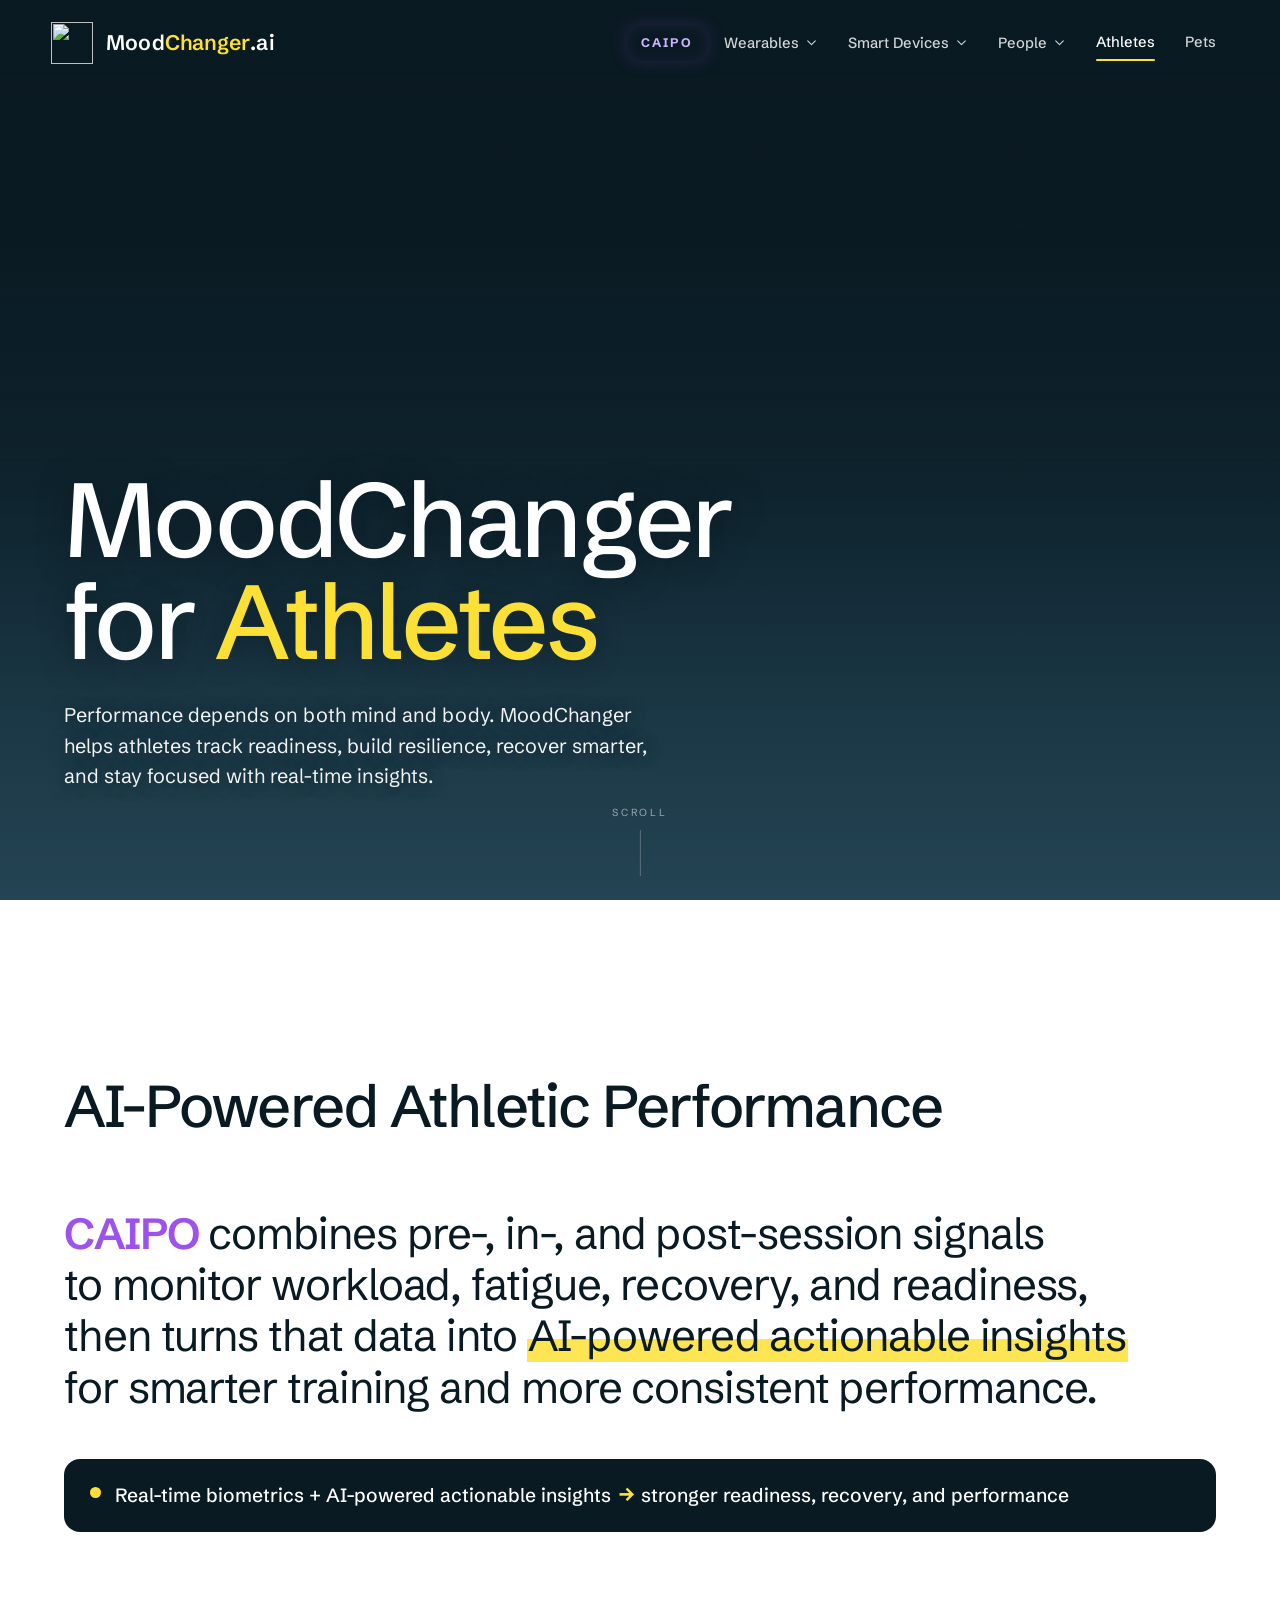
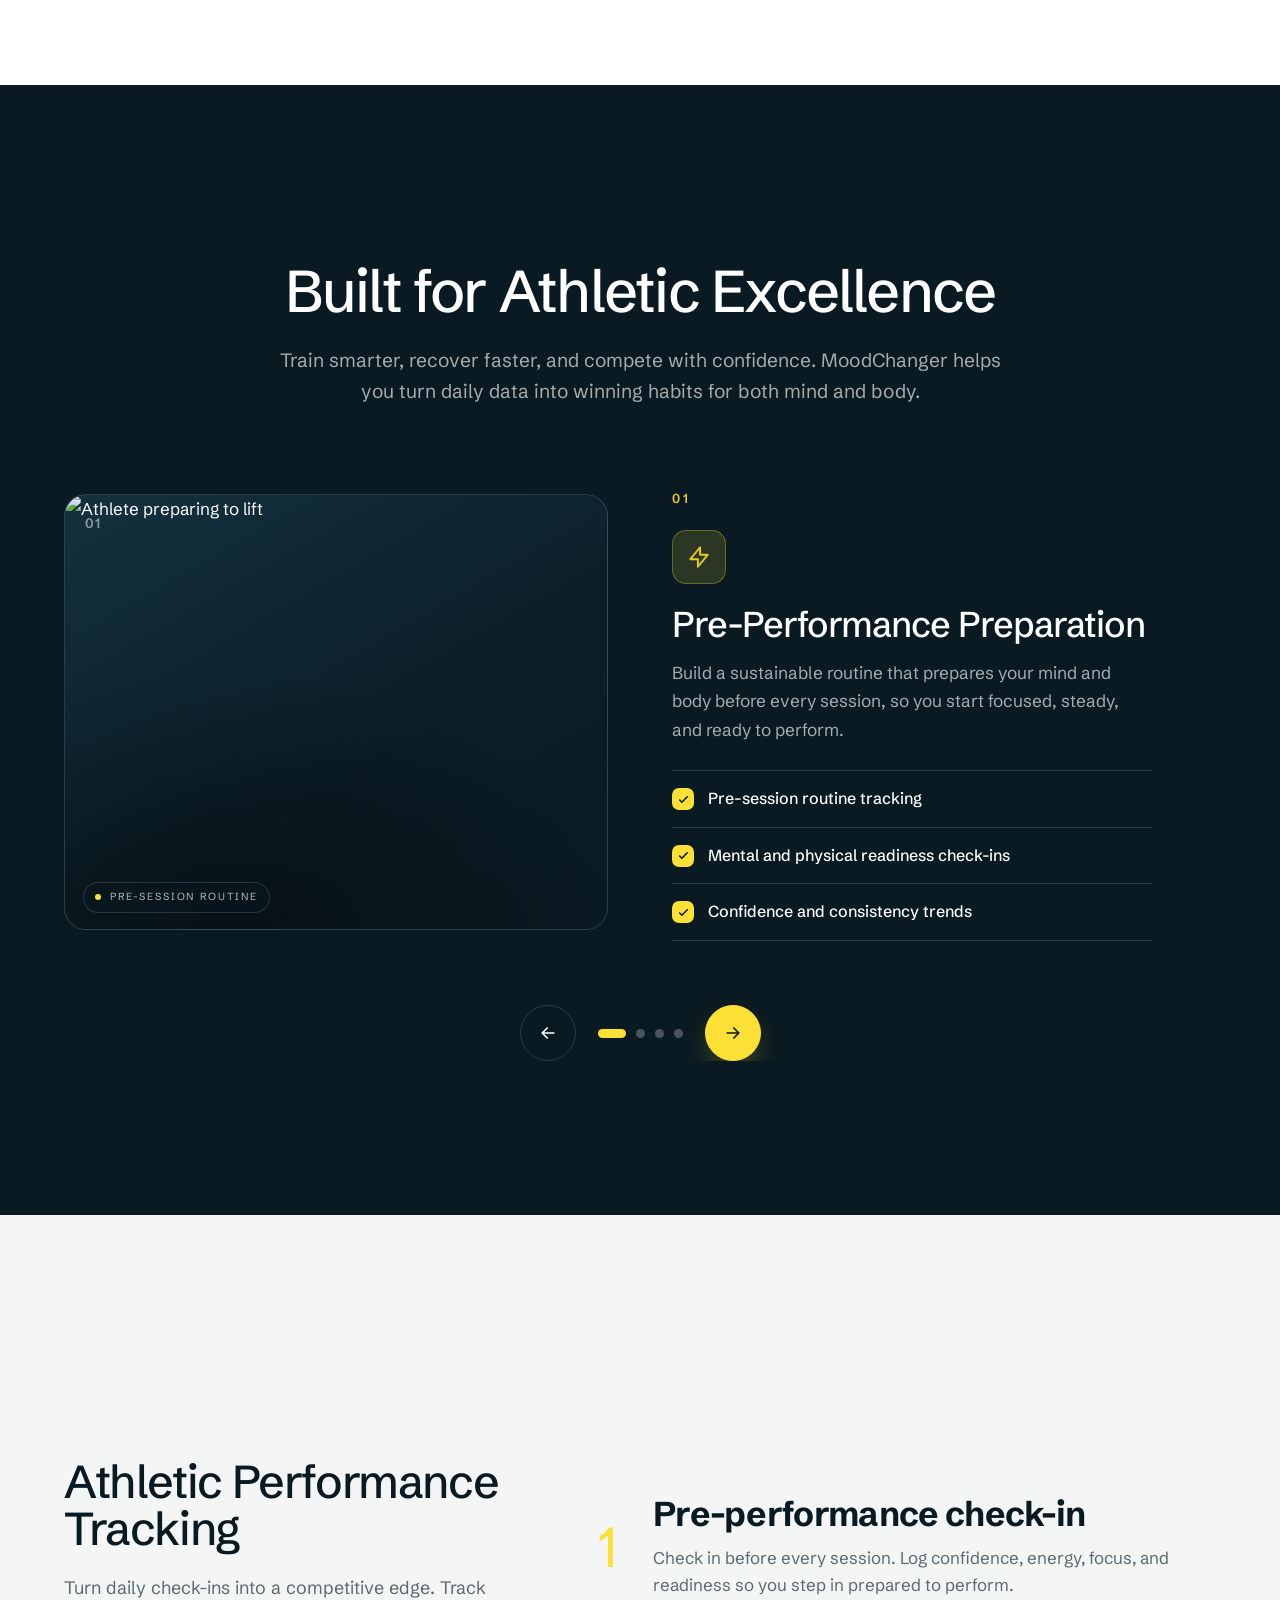
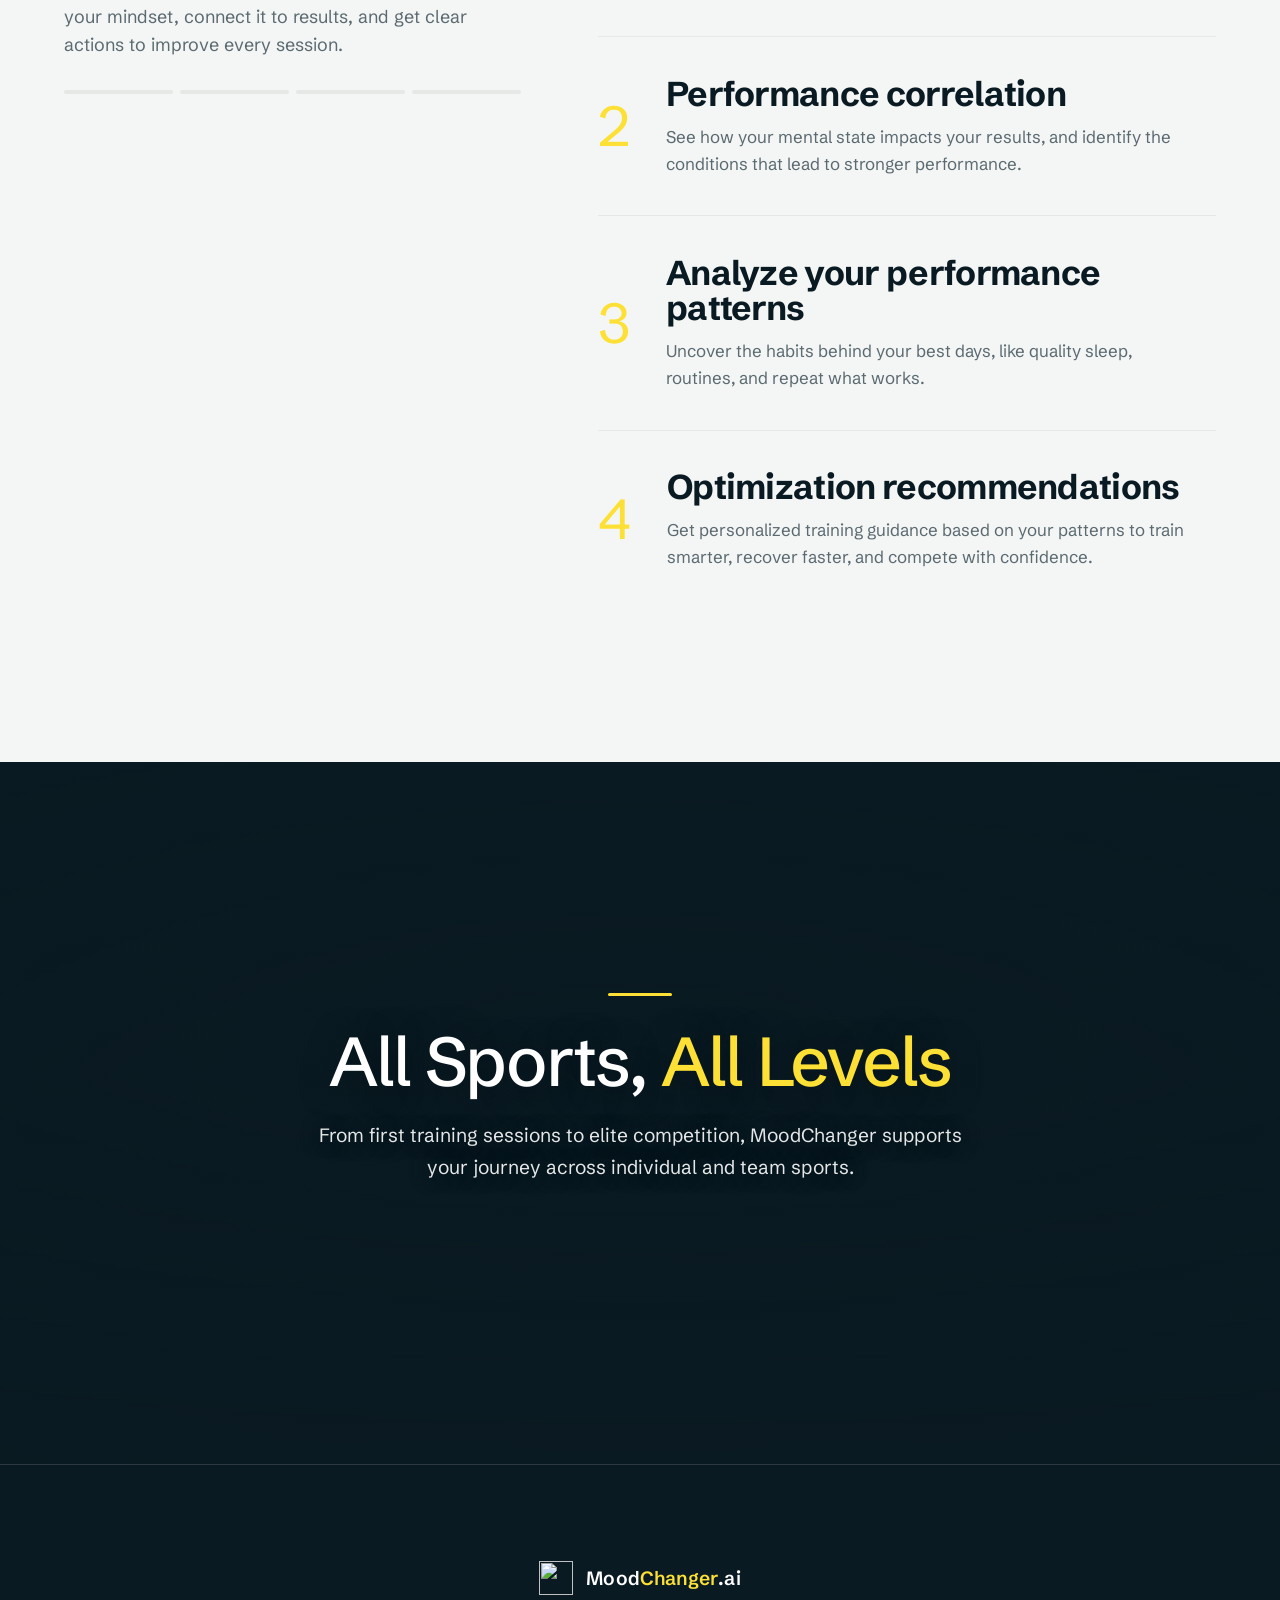
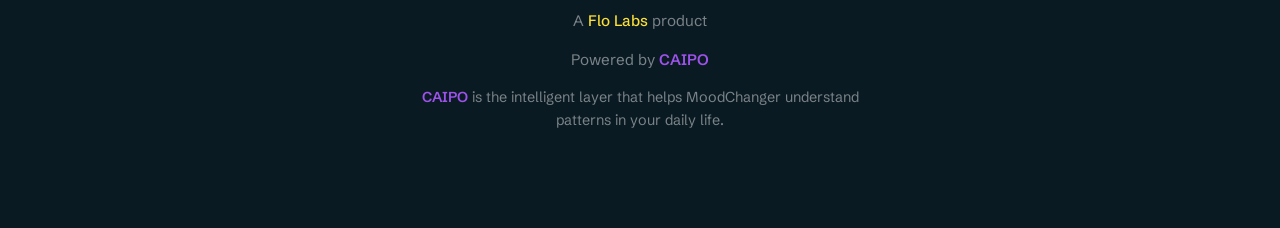
==== index.html @ 11b61852 "Add files via upload" ====
<!doctype html>
<html lang="en">
<head>
<meta charset="utf-8">
<meta name="viewport" content="width=device-width, initial-scale=1">
<title>MoodChanger for Athletes</title>
<link rel="preconnect" href="https://fonts.googleapis.com">
<link rel="preconnect" href="https://fonts.gstatic.com" crossorigin>
<link href="https://fonts.googleapis.com/css2?family=Schibsted+Grotesk:wght@400;500;600;700;800&display=swap" rel="stylesheet">
<link rel="stylesheet" href="athletes.css">
</head>
<body id="top">

<div class="progress" aria-hidden="true"></div>

<!-- ============================================================ HEADER -->
<header class="site-header" data-header>
  <div class="header-row">
    <a class="brand" href="#top" aria-label="MoodChanger home">
      <img class="mark" src="assets/flomadlogo.svg" alt="">
      <span class="word">Mood<span class="a">Changer</span>.ai</span>
    </a>

    <button class="burger" data-nav-toggle aria-label="Menu" aria-expanded="false"><i></i><i></i><i></i></button>

    <nav class="nav" data-nav aria-label="Primary">
      <div class="item">
        <a class="caipo-pill" href="https://www.caipo.ai/" target="_blank" rel="noopener">CAIPO</a>
      </div>

      <div class="item has-menu">
        <button class="trigger" type="button">Wearables
          <svg class="chev" viewBox="0 0 24 24" fill="none" stroke="currentColor" stroke-width="2"><path d="M19 9l-7 7-7-7" stroke-linecap="round" stroke-linejoin="round"/></svg>
        </button>
        <div class="menu scroll">
          <a href="#">SmartGlasses</a>
          <a href="#">EEG Hardware</a>
          <a href="#">Smart Ring</a>
          <a href="#">Brain Monitor</a>
          <a href="#">Smart Foot Pods</a>
          <a href="#">Smart Insoles</a>
          <a href="#">Smart Watch</a>
          <a href="#">Exoskeleton</a>
          <a href="#">Smart Gloves</a>
          <a href="#">Smart Shirt</a>
          <a href="#">Smart Suit</a>
          <a href="#">Smart Posture Trainer</a>
        </div>
      </div>

      <div class="item has-menu">
        <button class="trigger" type="button">Smart Devices
          <svg class="chev" viewBox="0 0 24 24" fill="none" stroke="currentColor" stroke-width="2"><path d="M19 9l-7 7-7-7" stroke-linecap="round" stroke-linejoin="round"/></svg>
        </button>
        <div class="menu">
          <a href="#">AI Health Insights</a>
          <a href="#">Smart Scale</a>
          <a href="#">Smart Bottle</a>
          <a href="#">Smart Robots</a>
        </div>
      </div>

      <div class="item has-menu">
        <button class="trigger" type="button">People
          <svg class="chev" viewBox="0 0 24 24" fill="none" stroke="currentColor" stroke-width="2"><path d="M19 9l-7 7-7-7" stroke-linecap="round" stroke-linejoin="round"/></svg>
        </button>
        <div class="menu">
          <a href="#">Allergies</a>
          <a href="#">Stuttering</a>
          <a href="#">Cognitive Loss</a>
        </div>
      </div>

      <div class="item active"><a href="#top">Athletes</a></div>
      <div class="item"><a href="#">Pets</a></div>
    </nav>
  </div>
</header>

<main>

  <!-- ============================================================ HERO -->
  <section class="hero">
    <div class="hero-media" data-parallax="0.16">
      <video class="hero-video" autoplay muted loop playsinline preload="auto" poster="assets/feature-1.jpg">
        <source src="assets/hero.mp4" type="video/mp4">
      </video>
    </div>

    <div class="hero-inner">
      <h1 class="reveal" data-delay="80">MoodChanger for <span class="accent">Athletes</span></h1>
      <p class="lede reveal" data-delay="200">Performance depends on both mind and body. MoodChanger helps athletes track readiness, build resilience, recover smarter, and stay focused with real-time insights.</p>
    </div>

    <div class="scrollcue"><span>Scroll</span><span class="track"></span></div>
  </section>

  <!-- ============================================================ STATEMENT -->
  <section class="band paper" id="performance">
    <div class="wrap">
      <div class="statement">
        <div class="section-head">
          <h2 class="reveal" data-delay="60">AI-Powered Athletic Performance</h2>
        </div>

        <div class="statement-body">
          <p class="lead-line reveal" data-delay="80"><a class="caipo caipo-link" href="https://www.caipo.ai/" target="_blank" rel="noopener">CAIPO</a> combines pre-, in-, and post-session signals to monitor workload, fatigue, recovery, and readiness, then turns that data into <span class="mk">AI-powered actionable insights</span> for smarter training and more consistent performance.</p>
          <div class="signal reveal" data-delay="160">
            <span class="pulse"></span>
            <span>Real-time biometrics + AI-powered actionable insights <span class="ar">&#8594;</span> stronger readiness, recovery, and performance</span>
          </div>
        </div>
      </div>
    </div>
  </section>

  <!-- ============================================================ FEATURES -->
  <section class="band dark" id="excellence">
    <div class="wrap">
      <div class="section-head center">
        <h2 class="reveal" data-delay="60">Built for Athletic Excellence</h2>
        <p class="sub reveal" data-delay="120">Train smarter, recover faster, and compete with confidence. MoodChanger helps you turn daily data into winning habits for both mind and body.</p>
      </div>

      <div class="feature-carousel reveal" data-delay="120">
        <div class="feature-track">

        <!-- 01 -->
        <article class="feature reveal">
          <div class="media">
            <div class="zoom"><img src="assets/feature-1.jpg" alt="Athlete preparing to lift" loading="lazy"></div>
            <div class="vig"></div>
            <span class="idx">01</span>
            <span class="tag"><span class="dot"></span>Pre-session routine</span>
          </div>
          <div class="copy">
            <span class="fnum">01</span>
            <div class="ficon"><svg viewBox="0 0 24 24" fill="none" stroke="currentColor" stroke-width="1.8"><path d="M13 10V3L4 14h7v7l9-11h-7z" stroke-linecap="round" stroke-linejoin="round"/></svg></div>
            <h3>Pre-Performance Preparation</h3>
            <p class="desc">Build a sustainable routine that prepares your mind and body before every session, so you start focused, steady, and ready to perform.</p>
            <ul class="points">
              <li><span class="ck"><svg viewBox="0 0 24 24" fill="none" stroke="currentColor" stroke-width="3"><path d="M5 13l4 4L19 7" stroke-linecap="round" stroke-linejoin="round"/></svg></span>Pre-session routine tracking</li>
              <li><span class="ck"><svg viewBox="0 0 24 24" fill="none" stroke="currentColor" stroke-width="3"><path d="M5 13l4 4L19 7" stroke-linecap="round" stroke-linejoin="round"/></svg></span>Mental and physical readiness check-ins</li>
              <li><span class="ck"><svg viewBox="0 0 24 24" fill="none" stroke="currentColor" stroke-width="3"><path d="M5 13l4 4L19 7" stroke-linecap="round" stroke-linejoin="round"/></svg></span>Confidence and consistency trends</li>
            </ul>
          </div>
        </article>

        <!-- 02 -->
        <article class="feature reveal">
          <div class="media">
            <div class="zoom"><img src="assets/feature-2.jpg" alt="Athlete resting and recovering" loading="lazy"></div>
            <div class="vig"></div>
            <span class="idx">02</span>
            <span class="tag"><span class="dot"></span>Recovery &amp; sleep</span>
          </div>
          <div class="copy">
            <span class="fnum">02</span>
            <div class="ficon"><svg viewBox="0 0 24 24" fill="none" stroke="currentColor" stroke-width="1.8"><path d="M9 19v-6a2 2 0 00-2-2H5a2 2 0 00-2 2v6a2 2 0 002 2h2a2 2 0 002-2zm0 0V9a2 2 0 012-2h2a2 2 0 012 2v10m-6 0a2 2 0 002 2h2a2 2 0 002-2m0 0V5a2 2 0 012-2h2a2 2 0 012 2v14a2 2 0 01-2 2h-2a2 2 0 01-2-2z" stroke-linecap="round" stroke-linejoin="round"/></svg></div>
            <h3>Recovery &amp; Training Load</h3>
            <p class="desc">Balance effort and recovery with clearer insights into your levels of fatigue, workload, and your capacity to train without losing momentum.</p>
            <ul class="points">
              <li><span class="ck"><svg viewBox="0 0 24 24" fill="none" stroke="currentColor" stroke-width="3"><path d="M5 13l4 4L19 7" stroke-linecap="round" stroke-linejoin="round"/></svg></span>Sleep and recovery correlation</li>
              <li><span class="ck"><svg viewBox="0 0 24 24" fill="none" stroke="currentColor" stroke-width="3"><path d="M5 13l4 4L19 7" stroke-linecap="round" stroke-linejoin="round"/></svg></span>Training load and fatigue patterns</li>
              <li><span class="ck"><svg viewBox="0 0 24 24" fill="none" stroke="currentColor" stroke-width="3"><path d="M5 13l4 4L19 7" stroke-linecap="round" stroke-linejoin="round"/></svg></span>Recovery optimization guidance</li>
            </ul>
          </div>
        </article>

        <!-- 03 -->
        <article class="feature reveal">
          <div class="media">
            <div class="zoom"><img src="assets/feature-3.jpg" alt="Athlete supported under pressure" loading="lazy"></div>
            <div class="vig"></div>
            <span class="idx">03</span>
            <span class="tag"><span class="dot"></span>Focus under pressure</span>
          </div>
          <div class="copy">
            <span class="fnum">03</span>
            <div class="ficon"><svg viewBox="0 0 24 24" fill="none" stroke="currentColor" stroke-width="1.8"><path d="M9.663 17h4.673M12 3v1m6.364 1.636l-.707.707M21 12h-1M4 12H3m3.343-5.657l-.707-.707m2.828 9.9a5 5 0 117.072 0l-.548.547A3.374 3.374 0 0014 18.469V19a2 2 0 11-4 0v-.531c0-.895-.356-1.754-.988-2.386l-.548-.547z" stroke-linecap="round" stroke-linejoin="round"/></svg></div>
            <h3>Performance Readiness</h3>
            <p class="desc">Understand how pressure, environment, and mindset affect decisions and execution, so you can stay composed when performance matters most.</p>
            <ul class="points">
              <li><span class="ck"><svg viewBox="0 0 24 24" fill="none" stroke="currentColor" stroke-width="3"><path d="M5 13l4 4L19 7" stroke-linecap="round" stroke-linejoin="round"/></svg></span>Pressure response patterns</li>
              <li><span class="ck"><svg viewBox="0 0 24 24" fill="none" stroke="currentColor" stroke-width="3"><path d="M5 13l4 4L19 7" stroke-linecap="round" stroke-linejoin="round"/></svg></span>Environmental performance factors</li>
              <li><span class="ck"><svg viewBox="0 0 24 24" fill="none" stroke="currentColor" stroke-width="3"><path d="M5 13l4 4L19 7" stroke-linecap="round" stroke-linejoin="round"/></svg></span>Focus and resilience strategies</li>
            </ul>
          </div>
        </article>

        <!-- 04 -->
        <article class="feature reveal">
          <div class="media">
            <div class="zoom"><img src="assets/feature-4.jpg" alt="Team celebrating together" loading="lazy"></div>
            <div class="vig"></div>
            <span class="idx">04</span>
            <span class="tag"><span class="dot"></span>Team coordination</span>
          </div>
          <div class="copy">
            <span class="fnum">04</span>
            <div class="ficon"><svg viewBox="0 0 24 24" fill="none" stroke="currentColor" stroke-width="1.8"><path d="M17 20h5v-2a3 3 0 00-5.356-1.857M17 20H7m10 0v-2c0-.656-.126-1.283-.356-1.857M7 20H2v-2a3 3 0 015.356-1.857M7 20v-2c0-.656.126-1.283.356-1.857m0 0a5.002 5.002 0 019.288 0M15 7a3 3 0 11-6 0 3 3 0 016 0zm6 3a2 2 0 11-4 0 2 2 0 014 0zM7 10a2 2 0 11-4 0 2 2 0 014 0z" stroke-linecap="round" stroke-linejoin="round"/></svg></div>
            <h3>Coordinated Performance</h3>
            <p class="desc">Strengthen your individual impact while improving team coordination through clearer communication, leadership awareness through shared performance patterns.</p>
            <ul class="points">
              <li><span class="ck"><svg viewBox="0 0 24 24" fill="none" stroke="currentColor" stroke-width="3"><path d="M5 13l4 4L19 7" stroke-linecap="round" stroke-linejoin="round"/></svg></span>Leadership moments</li>
              <li><span class="ck"><svg viewBox="0 0 24 24" fill="none" stroke="currentColor" stroke-width="3"><path d="M5 13l4 4L19 7" stroke-linecap="round" stroke-linejoin="round"/></svg></span>Communication patterns</li>
              <li><span class="ck"><svg viewBox="0 0 24 24" fill="none" stroke="currentColor" stroke-width="3"><path d="M5 13l4 4L19 7" stroke-linecap="round" stroke-linejoin="round"/></svg></span>Team coordination signals</li>
            </ul>
          </div>
        </article>

        </div><!-- /feature-track -->

        <div class="carousel-nav">
          <button class="cbtn prev" type="button" data-carousel-prev aria-label="Previous capability">
            <svg viewBox="0 0 24 24" fill="none" stroke="currentColor" stroke-width="2"><path d="M19 12H5M11 6l-6 6 6 6" stroke-linecap="round" stroke-linejoin="round"/></svg>
          </button>
          <div class="carousel-dots" role="tablist">
            <button class="on" type="button" aria-label="Capability 1"></button>
            <button type="button" aria-label="Capability 2"></button>
            <button type="button" aria-label="Capability 3"></button>
            <button type="button" aria-label="Capability 4"></button>
          </div>
          <button class="cbtn next" type="button" data-carousel-next aria-label="Next capability">
            <svg viewBox="0 0 24 24" fill="none" stroke="currentColor" stroke-width="2"><path d="M5 12h14M13 6l6 6-6 6" stroke-linecap="round" stroke-linejoin="round"/></svg>
          </button>
        </div>
      </div><!-- /feature-carousel -->
    </div>
  </section>

  <!-- ============================================================ TRACKING -->
  <section class="band paper-2" id="tracking">
    <div class="wrap">
      <div class="track-grid">
        <div class="track-aside">
          <h2 class="reveal" data-delay="60" style="font-size:clamp(1.9rem,3.6vw,3rem);font-weight:500;letter-spacing:-.03em">Athletic Performance Tracking</h2>
          <p class="reveal" data-delay="120" style="margin-top:22px;color:var(--muted-l);font-size:1.12rem;line-height:1.6">Turn daily check-ins into a competitive edge. Track your mindset, connect it to results, and get clear actions to improve every session.</p>
          <div class="meter reveal" data-delay="180"><span></span><span></span><span></span><span></span></div>
        </div>

        <div class="steps">
          <div class="step"><div class="n">1</div><div><h4>Pre-performance check-in</h4><p>Check in before every session. Log confidence, energy, focus, and readiness so you step in prepared to perform.</p></div></div>
          <div class="step"><div class="n">2</div><div><h4>Performance correlation</h4><p>See how your mental state impacts your results, and identify the conditions that lead to stronger performance.</p></div></div>
          <div class="step"><div class="n">3</div><div><h4>Analyze your performance patterns</h4><p>Uncover the habits behind your best days, like quality sleep, routines, and repeat what works.</p></div></div>
          <div class="step"><div class="n">4</div><div><h4>Optimization recommendations</h4><p>Get personalized training guidance based on your patterns to train smarter, recover faster, and compete with confidence.</p></div></div>
        </div>
      </div>
    </div>
  </section>

  <!-- ============================================================ CLOSING -->
  <section class="closing">
    <div class="closing-media" data-parallax="0.1">
      <video class="closing-video" autoplay muted loop playsinline preload="auto" poster="assets/feature-4.jpg">
        <source src="assets/closing.mp4" type="video/mp4">
      </video>
    </div>
    <div class="inner">
      <span class="closing-rule reveal" data-rev="fade" aria-hidden="true"></span>
      <h3 class="reveal" data-delay="60">All Sports, <span class="accent">All Levels</span></h3>
      <p class="reveal" data-delay="140">From first training sessions to elite competition, MoodChanger supports your journey across individual and team sports.</p>
      <p class="privacy reveal" data-delay="200"><span class="lock"><svg viewBox="0 0 24 24" fill="none" stroke="currentColor" stroke-width="2"><rect x="4" y="11" width="16" height="9" rx="2"/><path d="M8 11V7a4 4 0 018 0v4" stroke-linecap="round"/></svg></span>Your data stays private and is only shared with your permission.</p>
    </div>
  </section>

</main>

<!-- ============================================================ FOOTER -->
<footer class="site-footer">
  <div class="wrap footer-inner">
    <a class="brand" href="#top"><img class="mark" src="assets/flomadlogo.svg" alt="" style="width:34px;height:34px"><span class="word">Mood<span class="a">Changer</span>.ai</span></a>
    <p>A <a class="lk" href="https://www.flolabsinnovations.com/" target="_blank" rel="noopener">Flo Labs</a> product</p>
    <p>Powered by <a href="https://caipo.ai" target="_blank" rel="noopener" class="caipo">CAIPO</a></p>
    <p class="fine"><span class="caipo">CAIPO</span> is the intelligent layer that helps MoodChanger understand patterns in your daily life.</p>
  </div>
</footer>

<a class="backhome" href="#top" aria-label="Back to home"><svg viewBox="0 0 24 24" fill="none" stroke="currentColor" stroke-width="2"><path d="M19 12H5M11 6l-6 6 6 6" stroke-linecap="round" stroke-linejoin="round"/></svg>Home</a>

<script src="athletes.js"></script>
</body>
</html>
---- athletes.css ----
/* ============================================================
   MoodChanger · Athletes — cinematic redesign
   Visual language adapted from getcarv.com (motion reference)
   Palette: white-forward · MoodChanger yellow accent · deep navy ink
   ============================================================ */

:root{
  --ink:#0a1a22;          /* deep cinematic navy-black */
  --ink-brand:#0d2430;    /* MoodChanger navy */
  --ink-2:#102c38;
  --ink-3:#16384696;
  --paper:#ffffff;
  --paper-2:#f4f6f5;      /* warm off-white */
  --paper-3:#e9ece9;
  --line-d:rgba(255,255,255,.14);
  --line-l:#e5e8e4;
  --muted-d:rgba(255,255,255,.64);
  --muted-d2:rgba(255,255,255,.46);
  --muted-l:#5b6a70;
  --muted-l2:#8a979c;
  --yellow:#FDE035;
  --yellow-deep:#E9C81F;
  --caipo:#9d52eb;
  --ease:cubic-bezier(.22,.7,.3,1);
  --ease-out:cubic-bezier(.16,.84,.34,1);
  --maxw:1280px;
}

*{box-sizing:border-box}
html{scroll-behavior:smooth; -webkit-text-size-adjust:100%}
body{
  margin:0; background:var(--paper); color:var(--ink);
  font-family:"Schibsted Grotesk",system-ui,sans-serif;
  font-size:17px; line-height:1.6; font-weight:400;
  -webkit-font-smoothing:antialiased; overflow-x:hidden;
}
h1,h2,h3,h4{margin:0; font-weight:500; line-height:1.02; letter-spacing:-.025em}
p{margin:0}
a{color:inherit; text-decoration:none}
img{display:block; max-width:100%}
ul{margin:0; padding:0; list-style:none}
.wrap{width:min(var(--maxw),90vw); margin-inline:auto}

/* ---------- shared label ---------- */
.eyebrow{
  display:inline-flex; align-items:center; gap:.8em;
  font-size:.72rem; font-weight:600; letter-spacing:.2em; text-transform:uppercase;
  color:var(--muted-l);
}
.eyebrow::before{content:""; width:26px; height:2px; background:var(--yellow); display:block; transform-origin:left}
.on-dark .eyebrow, .eyebrow.light{color:var(--muted-d2)}

/* ---------- scroll progress ---------- */
.progress{position:fixed; top:0; left:0; height:2px; width:0; background:var(--yellow); z-index:1000; transition:width .1s linear}

/* ============================================================
   HEADER
   ============================================================ */
.site-header{position:fixed; inset:0 0 auto 0; z-index:900; transition:background .45s var(--ease), box-shadow .45s var(--ease), border-color .45s}
.site-header::after{content:""; position:absolute; inset:0; border-bottom:1px solid transparent; transition:border-color .45s; pointer-events:none}
.header-row{display:flex; align-items:center; justify-content:space-between; gap:24px; width:min(var(--maxw),92vw); margin-inline:auto; padding:22px 0; transition:padding .45s var(--ease)}
.site-header.scrolled{background:rgba(10,26,34,.78); backdrop-filter:blur(18px) saturate(1.2)}
.site-header.scrolled::after{border-color:var(--line-d)}
.site-header.scrolled .header-row{padding:13px 0}

.brand{display:flex; align-items:center; gap:13px}
.brand .mark{width:42px; height:42px; transition:transform .5s var(--ease)}
.brand:hover .mark{transform:rotate(-9deg) scale(1.07)}
.brand .word{display:flex; align-items:baseline; font-weight:600; font-size:1.32rem; letter-spacing:.005em; white-space:nowrap}
.brand .word .a{color:var(--yellow)}
/* default chrome = light text over dark hero */
.brand .word{color:#fff}
.nav{display:flex; align-items:center; gap:4px}
.nav > .item > a, .nav > .item > .trigger{
  display:inline-flex; align-items:center; gap:6px; padding:9px 13px; border-radius:9px;
  font-size:.92rem; font-weight:500; color:rgba(255,255,255,.82); cursor:pointer; white-space:nowrap;
  transition:color .25s, background .25s; background:transparent; border:0; font-family:inherit;
}
.nav > .item > a:hover, .nav > .item:hover > .trigger{color:#fff; background:rgba(255,255,255,.08)}
.nav .item.active > a{color:#fff}
.nav .item.active > a::after{content:""; position:absolute; left:13px; right:13px; bottom:3px; height:2px; background:var(--yellow); border-radius:2px}
.nav .item{position:relative}
.nav .item.active > a{position:relative}
.chev{width:13px; height:13px; transition:transform .3s var(--ease)}
.nav .item.has-menu:hover .chev{transform:rotate(180deg)}

.caipo-pill{
  font-weight:700!important; letter-spacing:.18em; font-size:.78rem!important;
  border:1px solid rgba(157,82,235,.5); color:#cbb3ff!important;
  padding:8px 14px!important; border-radius:9px;
  box-shadow:0 0 18px rgba(157,82,235,.18), inset 0 0 14px rgba(157,82,235,.12);
}
.caipo-pill:hover{border-color:#cbb3ff; color:#fff!important; background:rgba(157,82,235,.16)!important}

/* dropdown */
.menu{
  position:absolute; top:calc(100% + 10px); left:0; min-width:230px;
  background:rgba(13,36,48,.9); backdrop-filter:blur(20px);
  border:1px solid var(--line-d); border-radius:14px; padding:8px;
  box-shadow:0 30px 60px -28px rgba(0,0,0,.7);
  opacity:0; visibility:hidden; transform:translateY(8px); transition:.3s var(--ease); z-index:50;
}
.menu.scroll{max-height:340px; overflow-y:auto}
.nav .item.has-menu:hover .menu, .nav .item.has-menu:focus-within .menu{opacity:1; visibility:visible; transform:none}
.menu a{display:block; padding:9px 13px; border-radius:9px; font-size:.9rem; color:var(--muted-d); transition:.2s}
.menu a:hover{background:rgba(253,224,53,.12); color:#fff}
.menu::-webkit-scrollbar{width:0}

/* burger */
.burger{display:none; flex-direction:column; gap:5px; width:44px; height:44px; align-items:center; justify-content:center;
  background:rgba(255,255,255,.08); border:1px solid rgba(255,255,255,.2); border-radius:11px; cursor:pointer; z-index:60}
.burger i{width:20px; height:2px; background:#fff; border-radius:2px; transition:.3s var(--ease)}

/* ============================================================
   HERO
   ============================================================ */
.hero{position:relative; min-height:100svh; display:flex; align-items:flex-end; overflow:hidden; background:var(--ink); color:#fff}
.hero-media{position:absolute; inset:-10% 0 -10% 0; will-change:transform}
.hero-media .fill{position:absolute; inset:0}
.hero-video{position:absolute; inset:0; width:100%; height:100%; object-fit:cover; background:var(--ink)}
.hero::after{content:""; position:absolute; inset:0; z-index:1;
  background:linear-gradient(180deg,
    rgba(10,26,34,.42) 0%,
    rgba(10,26,34,.10) 24%,
    rgba(20,48,61,.42) 54%,
    rgba(31,62,77,.84) 80%,
    rgba(38,70,86,.96) 100%)}
.hero-inner{position:relative; z-index:2; width:min(var(--maxw),90vw); margin-inline:auto; padding:0 0 clamp(70px,12vh,150px)}
.hero h1{
  font-size:clamp(2.9rem,8.2vw,7rem); font-weight:500; line-height:.97; letter-spacing:-.035em;
  max-width:15ch; text-wrap:balance; text-shadow:0 2px 30px rgba(5,16,22,.5)}
.hero h1 .accent{color:var(--yellow); text-shadow:0 2px 26px rgba(5,16,22,.45)}
.hero .lede{margin-top:clamp(20px,3vh,34px); max-width:50ch; font-size:clamp(1.05rem,1.55vw,1.4rem); color:rgba(255,255,255,.94); font-weight:400; line-height:1.55; text-shadow:0 1px 16px rgba(5,16,22,.55)}
.hero .eyebrow{margin-bottom:26px}
.scrollcue{position:absolute; left:50%; bottom:24px; transform:translateX(-50%); z-index:3; display:flex; flex-direction:column; align-items:center; gap:9px;
  font-size:.64rem; letter-spacing:.28em; text-transform:uppercase; color:rgba(255,255,255,.55)}
.scrollcue .track{width:1px; height:46px; background:rgba(255,255,255,.25); position:relative; overflow:hidden}
.scrollcue .track::after{content:""; position:absolute; top:-60%; left:0; width:100%; height:60%; background:var(--yellow); animation:cue 2s var(--ease) infinite}
@keyframes cue{0%{top:-60%}100%{top:110%}}

/* ============================================================
   MEDIA PLACEHOLDER (premium, intentional)
   ============================================================ */
.media{position:relative; overflow:hidden; background:linear-gradient(150deg,#13313e 0%,#0b1d26 60%,#0a1a22 100%)}
.media.light{background:linear-gradient(150deg,#eef1ee 0%,#e4e8e4 60%,#dde2dd 100%)}
.media .grain{position:absolute; inset:0; color:rgba(255,255,255,.16);
  background-image:radial-gradient(currentColor .9px, transparent 1.5px); background-size:9px 9px;
  -webkit-mask-image:radial-gradient(120% 120% at 70% 20%, #000 0%, transparent 72%);
          mask-image:radial-gradient(120% 120% at 70% 20%, #000 0%, transparent 72%)}
.media.light .grain{color:rgba(10,26,34,.14)}
.media .vig{position:absolute; inset:0; background:radial-gradient(120% 100% at 30% 100%, rgba(0,0,0,.4), transparent 60%)}
.media.light .vig{background:radial-gradient(120% 100% at 30% 100%, rgba(10,26,34,.08), transparent 60%)}
.media .glyph{position:absolute; inset:0; display:grid; place-items:center; color:rgba(255,255,255,.22)}
.media.light .glyph{color:rgba(10,26,34,.18)}
.media .glyph svg{width:64px; height:64px}
.media .tag{position:absolute; left:18px; bottom:16px; display:flex; align-items:center; gap:9px;
  font-size:.64rem; letter-spacing:.18em; text-transform:uppercase; color:rgba(255,255,255,.7);
  background:rgba(10,26,34,.42); border:1px solid rgba(255,255,255,.14); backdrop-filter:blur(6px);
  padding:6px 11px; border-radius:999px}
.media.light .tag{color:var(--muted-l); background:rgba(255,255,255,.6); border-color:var(--line-l)}
.media .tag .dot{width:6px; height:6px; border-radius:50%; background:var(--yellow)}
.media .idx{position:absolute; top:18px; left:20px; font-size:.86rem; font-weight:600; letter-spacing:.1em; color:rgba(255,255,255,.5)}
.media.light .idx{color:var(--muted-l2)}
/* zoom-on-reveal */
.media .zoom{position:absolute; inset:0; transform:scale(1.14); transition:transform 1.7s var(--ease)}
.media .zoom img{width:100%; height:100%; object-fit:cover; display:block}
.reveal.in .media .zoom{transform:scale(1)}

/* ============================================================
   SECTION SCAFFOLDING
   ============================================================ */
section{position:relative}
.band{padding:clamp(84px,12vw,168px) 0}
.band.dark{background:var(--ink); color:#fff}
.band.paper{background:var(--paper)}
.band.paper-2{background:var(--paper-2)}
.section-head{max-width:880px}
.section-head.center{margin-inline:auto; text-align:center}
.section-head.center .eyebrow{justify-content:center}
.section-head h2{margin-top:22px; font-size:clamp(2rem,4.6vw,3.9rem); font-weight:500; letter-spacing:-.03em; text-wrap:balance}
.section-head .sub{margin-top:24px; font-size:clamp(1.05rem,1.5vw,1.3rem); color:var(--muted-l); max-width:62ch; line-height:1.6}
.band.dark .section-head .sub{color:var(--muted-d)}
.center .sub{margin-inline:auto}

/* ============================================================
   STATEMENT (AI-Powered Athletic Performance)
   ============================================================ */
.statement{display:grid; grid-template-columns:1fr; gap:clamp(40px,6vw,72px)}
.statement .statement-body{display:flex; flex-direction:column; gap:clamp(26px,4vw,46px)}
.statement .lead-line{font-size:clamp(1.7rem,3.4vw,3rem); font-weight:400; line-height:1.18; letter-spacing:-.025em; max-width:none; text-wrap:balance}
.statement .caipo-link{color:var(--caipo); font-weight:600; text-decoration:none; transition:color .25s}
.statement .caipo-link:hover{text-decoration:underline; text-underline-offset:3px}
.statement .lead-line .mk{background:linear-gradient(transparent 58%, rgba(253,224,53,.85) 58%); padding:0 .04em}
.statement .grid2{display:grid; grid-template-columns:1.1fr .9fr; gap:clamp(34px,5vw,64px); align-items:center}
.statement .body p{font-size:1.12rem; color:var(--muted-l); line-height:1.7}
.statement .body .caipo{color:var(--caipo); font-weight:600}
.signal{display:flex; align-items:flex-start; gap:14px; padding:22px 26px; border-radius:16px;
  background:var(--ink); color:#fff; font-weight:500; font-size:clamp(1.02rem,1.5vw,1.22rem); line-height:1.5}
.signal .ar{color:var(--yellow); font-weight:700; padding:0 .12em; font-size:1.1em; line-height:1}
.signal .pulse{flex:none; width:11px; height:11px; border-radius:50%; background:var(--yellow); margin-top:6px}

/* ============================================================
   FEATURE ROWS (editorial, alternating) — "Built for Athletic Excellence"
   ============================================================ */
/* carousel: one capability "page" at a time */
.feature-carousel{margin-top:clamp(48px,6vw,84px); position:relative; overflow:hidden}
.feature-track{display:flex; align-items:stretch; transition:transform .75s var(--ease); will-change:transform}
.feature-track > .feature{flex:0 0 100%; width:100%}
.carousel-nav{display:flex; align-items:center; justify-content:center; gap:22px; margin-top:clamp(40px,5vw,66px)}
.cbtn{width:56px; height:56px; border-radius:50%; display:grid; place-items:center; cursor:pointer;
  background:transparent; border:1px solid var(--line-d); color:#fff; transition:.3s var(--ease)}
.cbtn svg{width:20px; height:20px}
.cbtn.prev:hover{border-color:var(--yellow); color:var(--yellow)}
.cbtn.next{background:var(--yellow); border-color:var(--yellow); color:var(--ink); box-shadow:0 14px 32px -14px rgba(253,224,53,.7)}
.cbtn.next:hover{transform:translateX(3px)}
.carousel-dots{display:flex; align-items:center; gap:10px}
.carousel-dots button{width:9px; height:9px; border-radius:50%; border:0; padding:0; cursor:pointer; background:rgba(255,255,255,.26); transition:.35s var(--ease)}
.carousel-dots button.on{background:var(--yellow); width:28px; border-radius:5px}
.feature{display:grid; grid-template-columns:1fr 1fr; gap:clamp(36px,5vw,84px); align-items:center}
.feature .media{aspect-ratio:5/4; border-radius:22px; border:1px solid var(--line-d)}
.feature:nth-child(even) .media{order:2}
.feature .copy{max-width:30rem}
.feature .fnum{font-size:.82rem; font-weight:600; letter-spacing:.22em; color:var(--yellow-deep)}
.feature .ficon{width:54px; height:54px; border-radius:14px; background:rgba(253,224,53,.14); border:1px solid rgba(253,224,53,.3);
  display:grid; place-items:center; margin:20px 0 22px; transition:transform .5s var(--ease)}
.feature:hover .ficon{transform:translateY(-3px)}
.feature .ficon svg{width:26px; height:26px; color:var(--yellow-deep)}
.feature h3{font-size:clamp(1.6rem,2.8vw,2.4rem); font-weight:500; letter-spacing:-.028em}
.feature .desc{margin-top:16px; font-size:1.08rem; color:var(--muted-l); line-height:1.65}
.feature .points{margin-top:26px; display:flex; flex-direction:column; gap:0; border-top:1px solid var(--line-l)}
.feature .points li{display:flex; align-items:center; gap:14px; padding:15px 0; border-bottom:1px solid var(--line-l); font-weight:500; font-size:1rem;
  opacity:0; transform:translateY(12px); transition:opacity .55s var(--ease), transform .55s var(--ease)}
.feature.show-points .points li{opacity:1; transform:none}
.feature.show-points .points li:nth-child(1){transition-delay:.12s}
.feature.show-points .points li:nth-child(2){transition-delay:.32s}
.feature.show-points .points li:nth-child(3){transition-delay:.52s}
.feature .points li .ck{flex:none; width:22px; height:22px; border-radius:7px; background:var(--yellow); display:grid; place-items:center; transform:scale(.6); transition:transform .45s var(--ease)}
.feature.show-points .points li .ck{transform:scale(1)}
.feature .points li .ck svg{width:13px; height:13px; color:var(--ink)}

/* dark variant feature (cinematic) */
.band.dark .feature .media{border-color:var(--line-d)}
.band.dark .feature .desc{color:var(--muted-d)}
.band.dark .feature .points{border-color:var(--line-d)}
.band.dark .feature .points li{border-color:var(--line-d)}

/* ============================================================
   TRACKING STEPS — "Athletic Performance Tracking"
   ============================================================ */
.track-grid{margin-top:clamp(54px,7vw,90px); display:grid; grid-template-columns:.85fr 1.15fr; gap:clamp(40px,6vw,90px); align-items:start}
.track-aside{position:sticky; top:120px}
.track-aside .meter{margin-top:30px; display:flex; gap:7px}
.track-aside .meter span{height:4px; flex:1; background:var(--line-l); border-radius:2px; overflow:hidden; position:relative}
.track-aside .meter span::after{content:""; position:absolute; inset:0; background:var(--yellow); transform:scaleX(0); transform-origin:left; transition:transform .6s var(--ease)}
.track-aside .meter span.on::after{transform:scaleX(1)}
.steps{display:flex; flex-direction:column}
.step{display:grid; grid-template-columns:auto 1fr; gap:clamp(20px,3vw,40px); padding:clamp(26px,3vw,40px) 0; border-top:1px solid var(--line-l); align-items:center}
.step:first-child{border-top:0}
.step .n{font-size:clamp(2.4rem,4.4vw,3.6rem); font-weight:400; letter-spacing:-.04em; color:var(--paper-3); line-height:.9; transition:color .5s var(--ease)}
.step.in .n, .step:hover .n{color:var(--yellow)}
.step h4{font-size:clamp(1.5rem,2.7vw,2.15rem); font-weight:700; letter-spacing:-.02em}
.step p{margin-top:12px; color:var(--muted-l); font-size:1.06rem; line-height:1.6; max-width:52ch}

/* ============================================================
   CLOSING — "All Sports, All Levels"
   ============================================================ */
.closing{position:relative; min-height:78svh; display:flex; align-items:center; justify-content:center; text-align:center; overflow:hidden; background:var(--ink); color:#fff}
.closing .closing-media{position:absolute; inset:-8% 0; will-change:transform}
.closing .closing-video{position:absolute; inset:0; width:100%; height:100%; object-fit:cover; background:var(--ink)}
.closing::after{content:""; position:absolute; inset:0;
  background:linear-gradient(180deg, rgba(10,26,34,.62), rgba(10,26,34,.5) 45%, rgba(10,26,34,.8)),
             radial-gradient(120% 90% at 50% 42%, rgba(10,26,34,.2), rgba(10,26,34,.75))}
.closing .inner{position:relative; z-index:2; width:min(760px,90vw); padding:80px 0}
.closing h3{font-size:clamp(2.2rem,5.4vw,4.4rem); font-weight:500; letter-spacing:-.03em; text-shadow:0 2px 30px rgba(5,16,22,.55)}
.closing p{margin-top:24px; font-size:clamp(1.08rem,1.5vw,1.32rem); color:rgba(255,255,255,.9); line-height:1.65; max-width:54ch; margin-inline:auto; text-shadow:0 1px 18px rgba(5,16,22,.6)}
.closing p + p{margin-top:18px; color:rgba(255,255,255,.6); font-size:1.02rem}
.closing .seal{display:inline-flex; align-items:center; gap:9px; margin-bottom:30px; font-size:.7rem; letter-spacing:.2em; text-transform:uppercase; color:var(--yellow)}
.closing .seal svg{width:15px; height:15px}
.closing-rule{display:block; width:64px; height:3px; background:var(--yellow); margin:0 auto 30px; border-radius:2px}
.closing h3 .accent{color:var(--yellow)}
.closing .privacy{display:inline-flex; align-items:center; gap:11px; justify-content:center}
.closing .privacy .lock{display:inline-grid; place-items:center; width:32px; height:32px; border-radius:9px;
  background:rgba(253,224,53,.16); border:1px solid rgba(253,224,53,.42); color:var(--yellow); flex:none}
.closing .privacy .lock svg{width:15px; height:15px}

/* ============================================================
   FOOTER
   ============================================================ */
.site-footer{background:var(--ink); color:var(--muted-d2); border-top:1px solid var(--line-d)}
.footer-inner{display:flex; flex-direction:column; align-items:center; gap:14px; text-align:center; padding:clamp(60px,8vw,96px) 0}
.footer-inner .brand .word{color:#fff; font-size:1.2rem}
.footer-inner .lk{color:var(--yellow); font-weight:500}
.footer-inner .lk:hover{color:#fff}
.footer-inner p{font-size:.95rem}
.footer-inner .caipo{color:var(--caipo); font-weight:600}
.footer-inner .fine{max-width:54ch; color:var(--muted-d2); font-size:.9rem; line-height:1.6}

/* back home floating */
.backhome{position:fixed; left:20px; bottom:20px; z-index:800; display:inline-flex; align-items:center; gap:9px;
  background:rgba(10,26,34,.8); backdrop-filter:blur(12px); border:1px solid var(--line-d); color:#fff;
  padding:11px 17px; border-radius:999px; font-size:.86rem; font-weight:500;
  box-shadow:0 16px 36px -18px rgba(0,0,0,.6); opacity:0; transform:translateY(14px); transition:.5s var(--ease)}
.backhome.show{opacity:1; transform:none}
.backhome:hover{border-color:var(--yellow); color:var(--yellow)}
.backhome svg{width:15px; height:15px}

/* ============================================================
   REVEAL UTILITIES
   ============================================================ */
.reveal{opacity:0; transform:translateY(34px); transition:opacity 1s var(--ease), transform 1s var(--ease)}
.reveal.in{opacity:1; transform:none}
.reveal[data-rev="left"]{transform:translateX(-44px)}
.reveal[data-rev="right"]{transform:translateX(44px)}
.reveal[data-rev="left"].in, .reveal[data-rev="right"].in{transform:none}
.reveal[data-rev="fade"]{transform:none}
.rule{height:1px; background:var(--line-l); transform:scaleX(0); transform-origin:left; transition:transform 1.1s var(--ease)}
.band.dark .rule{background:var(--line-d)}
.reveal.in .rule, .rule.in{transform:scaleX(1)}
@media (prefers-reduced-motion:reduce){
  .reveal{opacity:1!important; transform:none!important; transition:none}
  .media .zoom{transform:none!important}
  .scrollcue .track::after, .signal .pulse{animation:none}
  .feature .points li{opacity:1!important; transform:none!important}
  .feature .points li .ck{transform:none!important}
}

/* ============================================================
   RESPONSIVE
   ============================================================ */
@media (max-width:1000px){
  .statement .grid2{grid-template-columns:1fr; align-items:start}
  .feature{grid-template-columns:1fr; gap:30px}
  .feature:nth-child(even) .media{order:0}
  .feature .media{aspect-ratio:16/10}
  .feature .copy{max-width:none}
  .track-grid{grid-template-columns:1fr; gap:36px}
  .track-aside{position:static}
}
@media (max-width:760px){
  body{font-size:16px}
  .nav{position:fixed; inset:0 0 0 auto; width:min(86vw,360px); background:rgba(10,26,34,.97); backdrop-filter:blur(20px);
    flex-direction:column; align-items:stretch; justify-content:flex-start; gap:2px; padding:96px 16px 40px;
    transform:translateX(100%); transition:transform .5s var(--ease); overflow-y:auto; border-left:1px solid var(--line-d)}
  body.nav-open .nav{transform:none}
  .nav > .item{width:100%}
  .nav > .item > a, .nav > .item > .trigger{width:100%; font-size:1rem; padding:13px 14px}
  .nav .item.active > a::after{display:none}
  .menu{position:static; opacity:1; visibility:visible; transform:none; background:transparent; border:0; box-shadow:none;
    padding:0 0 6px 14px; max-height:none}
  .menu.scroll{max-height:none}
  .menu a{color:var(--muted-d2)}
  .chev{display:none}
  .burger{display:flex}
  body.nav-open .burger i:nth-child(1){transform:translateY(7px) rotate(45deg)}
  body.nav-open .burger i:nth-child(2){opacity:0}
  body.nav-open .burger i:nth-child(3){transform:translateY(-7px) rotate(-45deg)}
  .caipo-pill{box-shadow:none}
  .backhome{left:14px; bottom:14px}
}
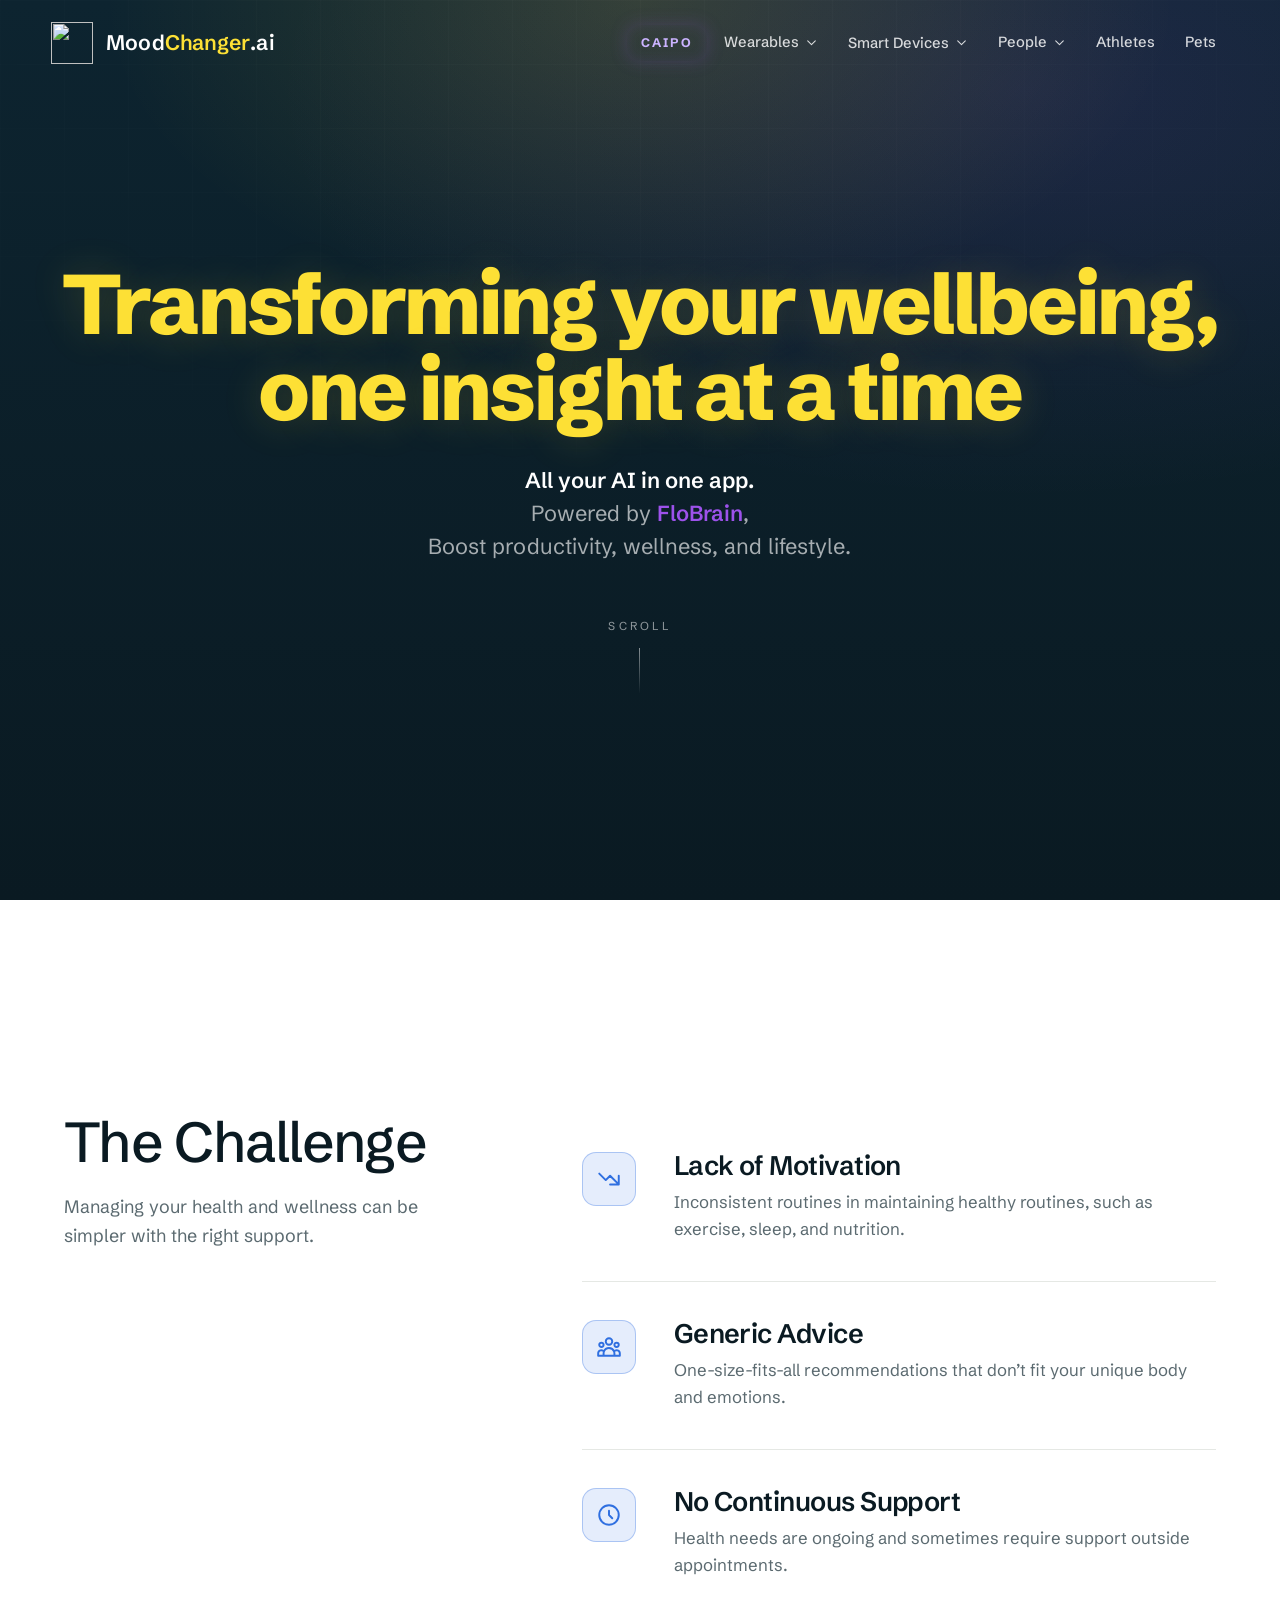
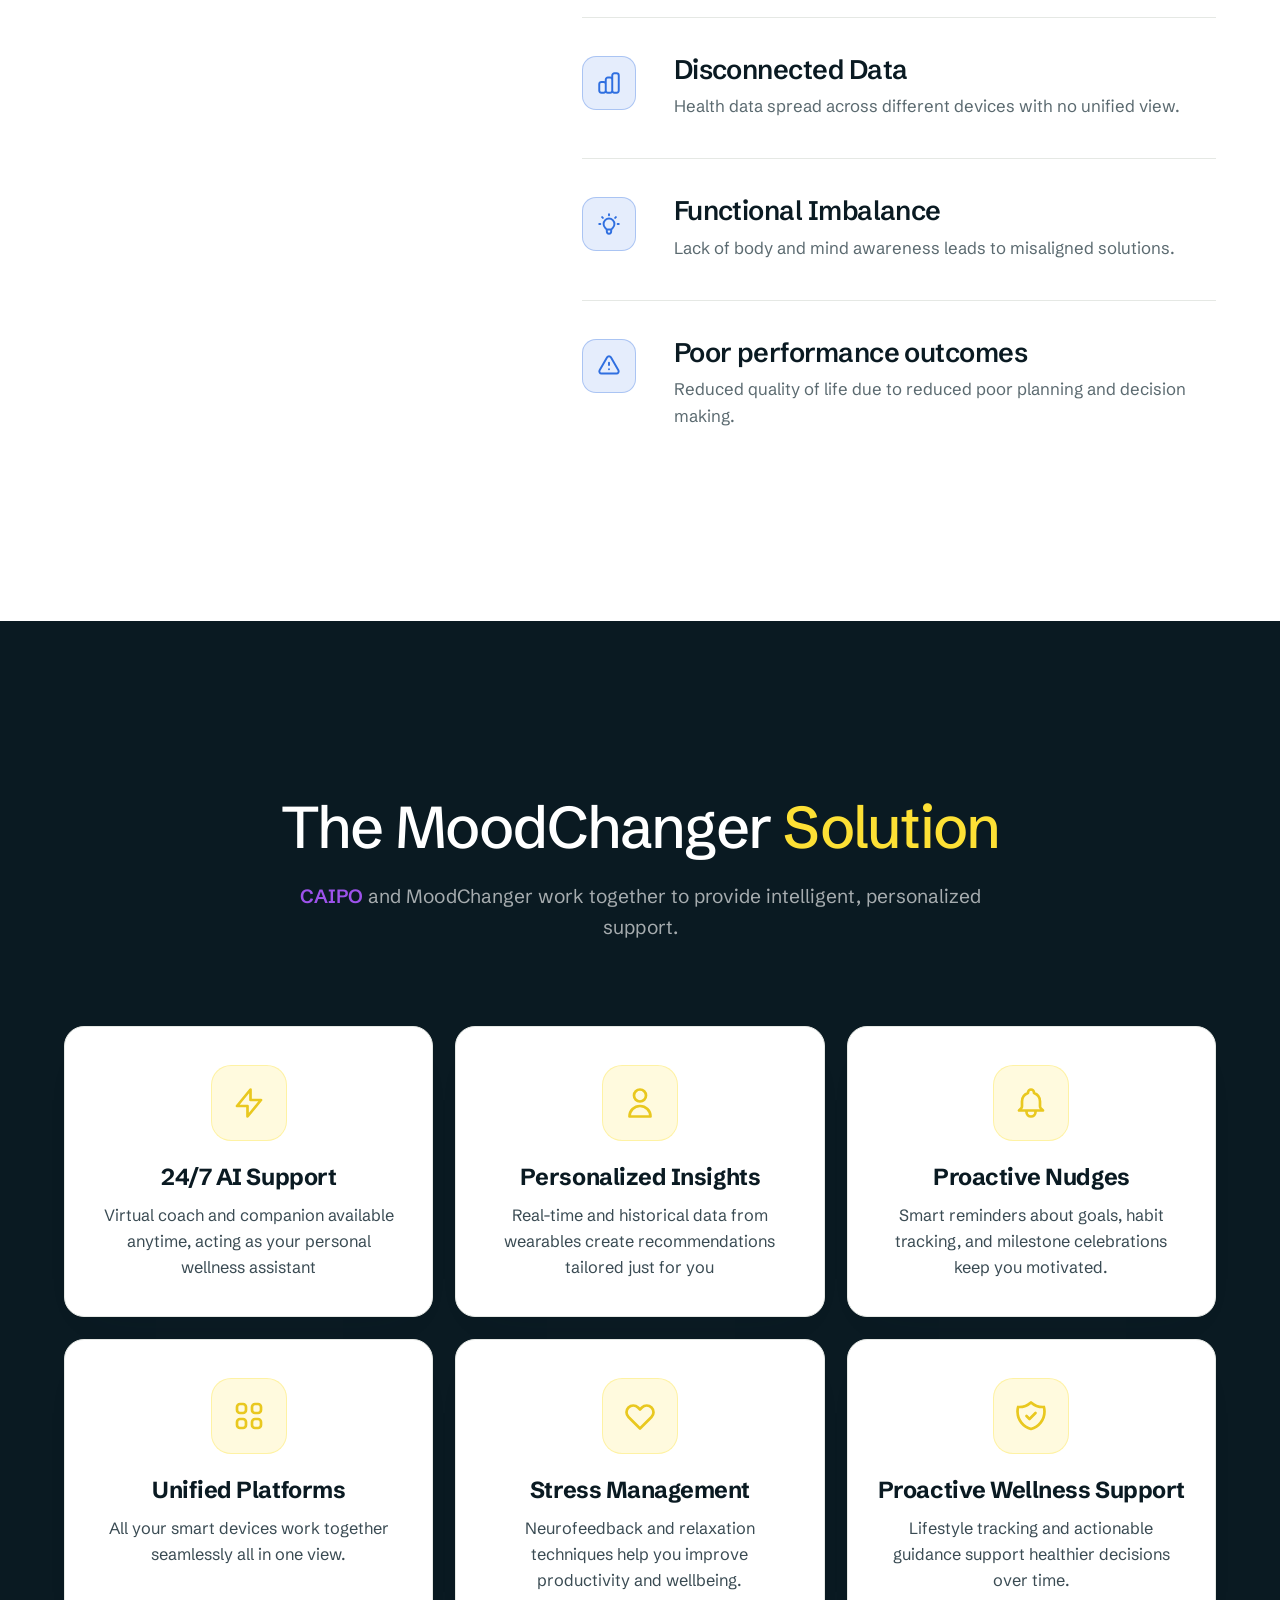
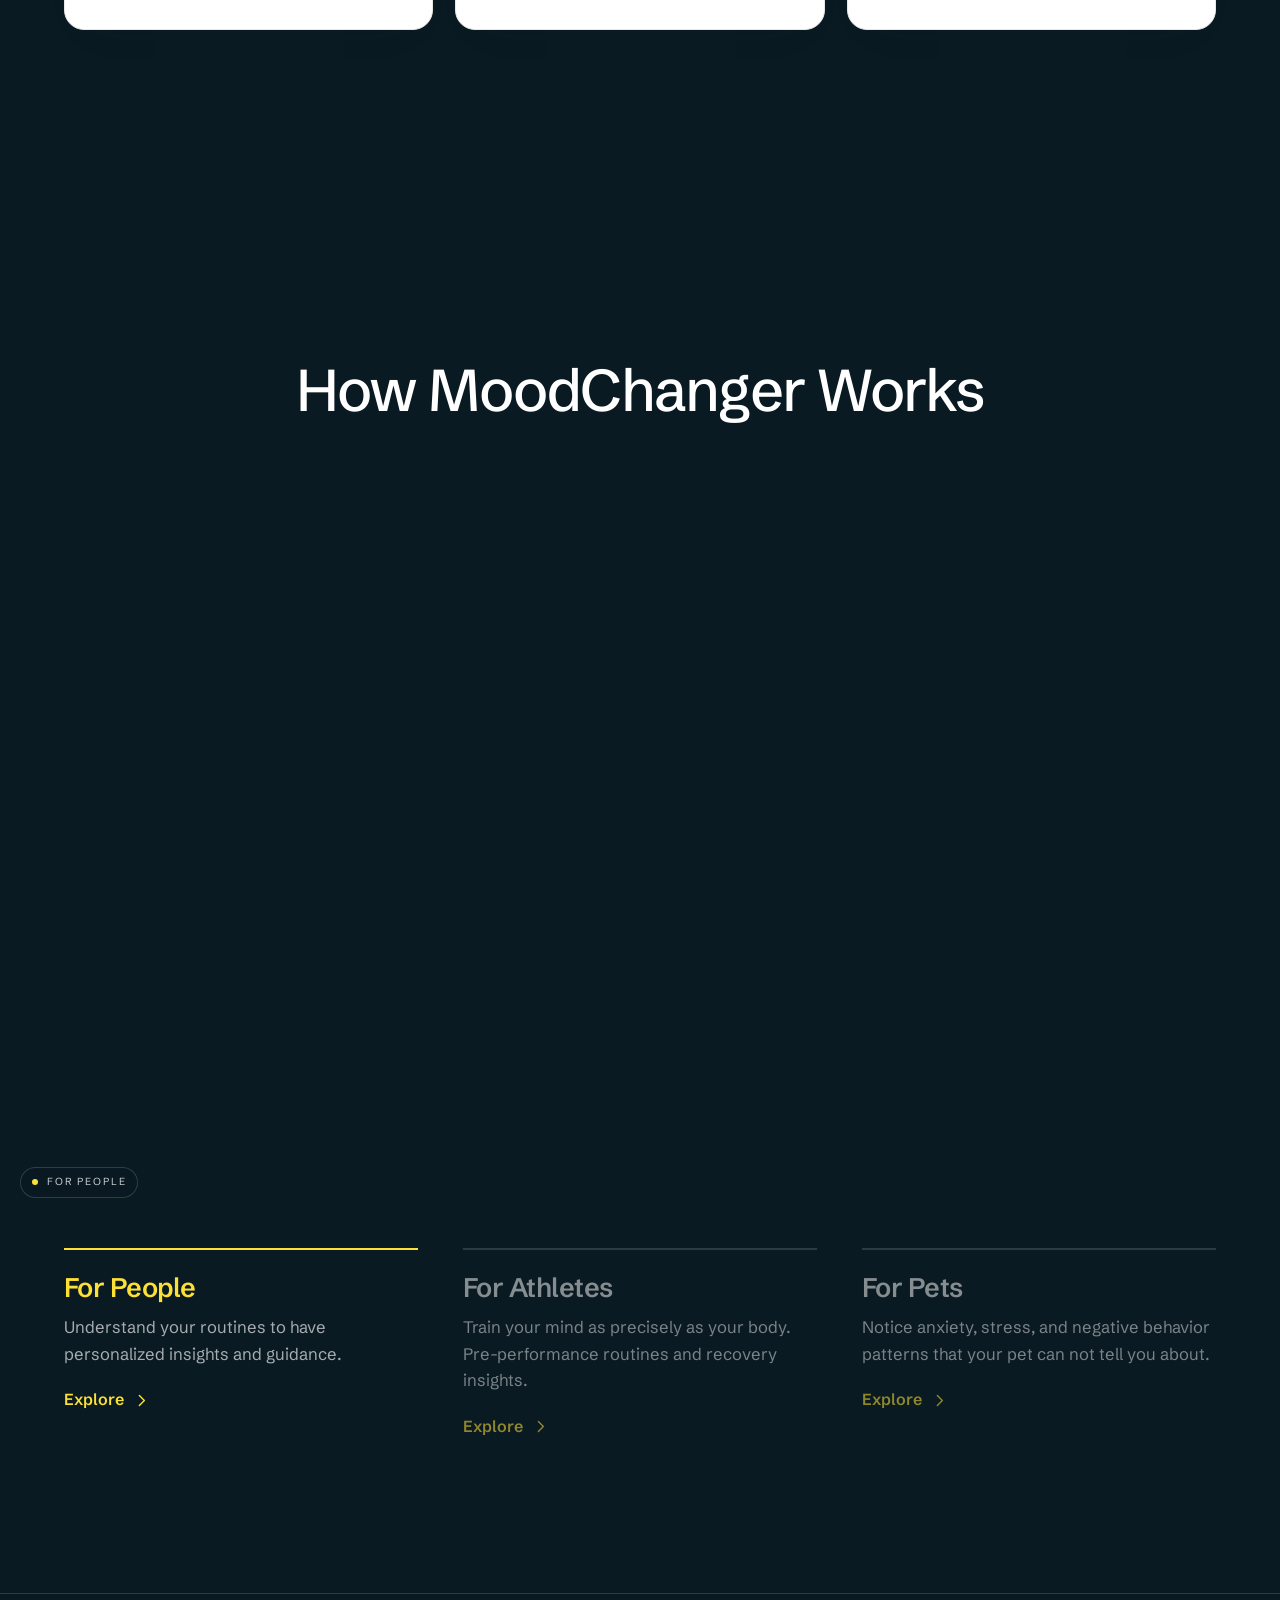
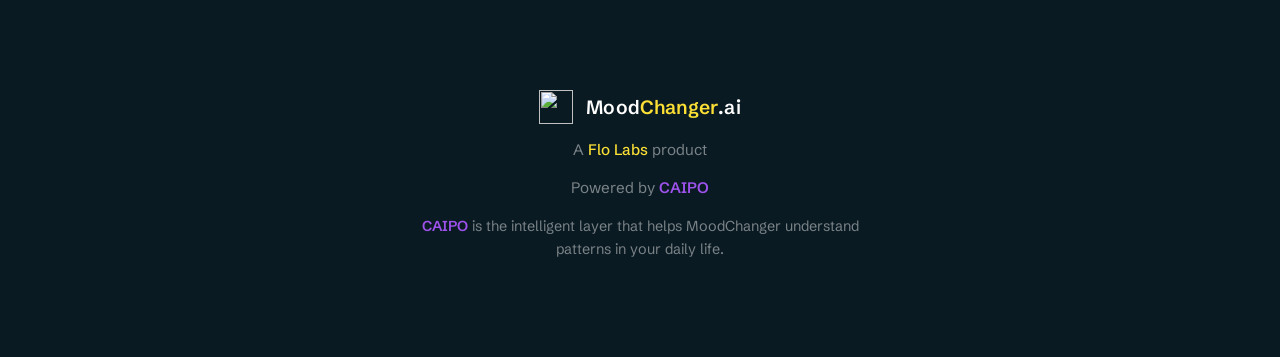
==== commit d6f3e0ba: "Add files via upload" ====
--- a/index.html
+++ b/index.html
@@ -3,11 +3,12 @@
 <head>
 <meta charset="utf-8">
 <meta name="viewport" content="width=device-width, initial-scale=1">
-<title>MoodChanger for Athletes</title>
+<title>MoodChanger.ai</title>
 <link rel="preconnect" href="https://fonts.googleapis.com">
 <link rel="preconnect" href="https://fonts.gstatic.com" crossorigin>
 <link href="https://fonts.googleapis.com/css2?family=Schibsted+Grotesk:wght@400;500;600;700;800&display=swap" rel="stylesheet">
 <link rel="stylesheet" href="athletes.css">
+<link rel="stylesheet" href="home.css">
 </head>
 <body id="top">
 
@@ -29,22 +30,22 @@
       </div>
 
       <div class="item has-menu">
-        <button class="trigger" type="button">Wearables
+        <a class="trigger" href="Wearables.html">Wearables
           <svg class="chev" viewBox="0 0 24 24" fill="none" stroke="currentColor" stroke-width="2"><path d="M19 9l-7 7-7-7" stroke-linecap="round" stroke-linejoin="round"/></svg>
-        </button>
+        </a>
         <div class="menu scroll">
-          <a href="#">SmartGlasses</a>
-          <a href="#">EEG Hardware</a>
-          <a href="#">Smart Ring</a>
-          <a href="#">Brain Monitor</a>
-          <a href="#">Smart Foot Pods</a>
-          <a href="#">Smart Insoles</a>
-          <a href="#">Smart Watch</a>
-          <a href="#">Exoskeleton</a>
-          <a href="#">Smart Gloves</a>
-          <a href="#">Smart Shirt</a>
-          <a href="#">Smart Suit</a>
-          <a href="#">Smart Posture Trainer</a>
+          <a href="Wearables.html#smart-glasses">SmartGlasses</a>
+          <a href="Wearables.html#eeg-hardware">EEG Hardware</a>
+          <a href="Wearables.html#smart-ring">Smart Ring</a>
+          <a href="Wearables.html#brain-monitor">Brain Monitor</a>
+          <a href="Wearables.html#smart-foot-pods">Smart Foot Pods</a>
+          <a href="Wearables.html#smart-insoles">Smart Insoles</a>
+          <a href="Wearables.html#smart-watch">Smart Watch</a>
+          <a href="Wearables.html#exoskeleton">Exoskeleton</a>
+          <a href="Wearables.html#smart-gloves">Smart Gloves</a>
+          <a href="Wearables.html#smart-shirt">Smart Shirt</a>
+          <a href="Wearables.html#smart-suit">Smart Suit</a>
+          <a href="Wearables.html#smart-posture-trainer">Smart Posture Trainer</a>
         </div>
       </div>
 
@@ -61,18 +62,18 @@
       </div>
 
       <div class="item has-menu">
-        <button class="trigger" type="button">People
+        <a class="trigger" href="People.html">People
           <svg class="chev" viewBox="0 0 24 24" fill="none" stroke="currentColor" stroke-width="2"><path d="M19 9l-7 7-7-7" stroke-linecap="round" stroke-linejoin="round"/></svg>
-        </button>
+        </a>
         <div class="menu">
-          <a href="#">Allergies</a>
-          <a href="#">Stuttering</a>
-          <a href="#">Cognitive Loss</a>
-        </div>
-      </div>
-
-      <div class="item active"><a href="#top">Athletes</a></div>
-      <div class="item"><a href="#">Pets</a></div>
+          <a href="People.html#allergies">Allergies</a>
+          <a href="People.html#stuttering">Stuttering</a>
+          <a href="People.html#cognitive">Cognitive Loss</a>
+        </div>
+      </div>
+
+      <div class="item"><a href="Athletes.html">Athletes</a></div>
+      <div class="item"><a href="Pets.html">Pets</a></div>
     </nav>
   </div>
 </header>
@@ -80,187 +81,154 @@
 <main>
 
   <!-- ============================================================ HERO -->
-  <section class="hero">
-    <div class="hero-media" data-parallax="0.16">
-      <video class="hero-video" autoplay muted loop playsinline preload="auto" poster="assets/feature-1.jpg">
-        <source src="assets/hero.mp4" type="video/mp4">
-      </video>
-    </div>
-
-    <div class="hero-inner">
-      <h1 class="reveal" data-delay="80">MoodChanger for <span class="accent">Athletes</span></h1>
-      <p class="lede reveal" data-delay="200">Performance depends on both mind and body. MoodChanger helps athletes track readiness, build resilience, recover smarter, and stay focused with real-time insights.</p>
-    </div>
-
-    <div class="scrollcue"><span>Scroll</span><span class="track"></span></div>
-  </section>
-
-  <!-- ============================================================ STATEMENT -->
-  <section class="band paper" id="performance">
+  <section class="home-hero">
+    <div class="glow"></div>
+    <div class="grid-bg"></div>
+    <div class="inner">
+      <p class="head-accent">Transforming your wellbeing, one insight at a time</p>
+      <p class="sub"><span class="strong">All your AI in one app.</span><br>Powered by <span class="caipo">FloBrain</span>,<br>Boost productivity, wellness, and lifestyle.</p>
+      <div class="hero-cue" aria-hidden="true"><span class="txt">Scroll</span><span class="ln"></span></div>
+    </div>
+  </section>
+
+  <!-- ============================================================ CHALLENGE -->
+  <section class="band paper" id="challenge">
     <div class="wrap">
-      <div class="statement">
-        <div class="section-head">
-          <h2 class="reveal" data-delay="60">AI-Powered Athletic Performance</h2>
-        </div>
-
-        <div class="statement-body">
-          <p class="lead-line reveal" data-delay="80"><a class="caipo caipo-link" href="https://www.caipo.ai/" target="_blank" rel="noopener">CAIPO</a> combines pre-, in-, and post-session signals to monitor workload, fatigue, recovery, and readiness, then turns that data into <span class="mk">AI-powered actionable insights</span> for smarter training and more consistent performance.</p>
-          <div class="signal reveal" data-delay="160">
-            <span class="pulse"></span>
-            <span>Real-time biometrics + AI-powered actionable insights <span class="ar">&#8594;</span> stronger readiness, recovery, and performance</span>
-          </div>
-        </div>
-      </div>
-    </div>
-  </section>
-
-  <!-- ============================================================ FEATURES -->
-  <section class="band dark" id="excellence">
+      <div class="challenge">
+        <div class="challenge-aside">
+          <h2 class="reveal" style="font-size:clamp(2rem,4.4vw,3.6rem);font-weight:500;letter-spacing:-.03em">The Challenge</h2>
+          <p class="sub reveal" data-delay="120">Managing your health and wellness can be simpler with the right support.</p>
+        </div>
+
+        <div class="challenge-list">
+          <article class="ch-item reveal">
+            <span class="ic"><svg viewBox="0 0 24 24" fill="none" stroke="currentColor" stroke-width="1.8"><path d="M13 17h8m0 0V9m0 8l-8-8-4 4-6-6" stroke-linecap="round" stroke-linejoin="round"/></svg></span>
+            <div><h3>Lack of Motivation</h3><p>Inconsistent routines in maintaining healthy routines, such as exercise, sleep, and nutrition.</p></div>
+          </article>
+          <article class="ch-item reveal">
+            <span class="ic"><svg viewBox="0 0 24 24" fill="none" stroke="currentColor" stroke-width="1.8"><path d="M17 20h5v-2a3 3 0 00-5.356-1.857M17 20H7m10 0v-2c0-.656-.126-1.283-.356-1.857M7 20H2v-2a3 3 0 015.356-1.857M7 20v-2c0-.656.126-1.283.356-1.857m0 0a5.002 5.002 0 019.288 0M15 7a3 3 0 11-6 0 3 3 0 016 0zm6 3a2 2 0 11-4 0 2 2 0 014 0zM7 10a2 2 0 11-4 0 2 2 0 014 0z" stroke-linecap="round" stroke-linejoin="round"/></svg></span>
+            <div><h3>Generic Advice</h3><p>One-size-fits-all recommendations that don&rsquo;t fit your unique body and emotions.</p></div>
+          </article>
+          <article class="ch-item reveal">
+            <span class="ic"><svg viewBox="0 0 24 24" fill="none" stroke="currentColor" stroke-width="1.8"><path d="M12 8v4l3 3m6-3a9 9 0 11-18 0 9 9 0 0118 0z" stroke-linecap="round" stroke-linejoin="round"/></svg></span>
+            <div><h3>No Continuous Support</h3><p>Health needs are ongoing and sometimes require support outside appointments.</p></div>
+          </article>
+          <article class="ch-item reveal">
+            <span class="ic"><svg viewBox="0 0 24 24" fill="none" stroke="currentColor" stroke-width="1.8"><path d="M9 19v-6a2 2 0 00-2-2H5a2 2 0 00-2 2v6a2 2 0 002 2h2a2 2 0 002-2zm0 0V9a2 2 0 012-2h2a2 2 0 012 2v10m-6 0a2 2 0 002 2h2a2 2 0 002-2m0 0V5a2 2 0 012-2h2a2 2 0 012 2v14a2 2 0 01-2 2h-2a2 2 0 01-2-2z" stroke-linecap="round" stroke-linejoin="round"/></svg></span>
+            <div><h3>Disconnected Data</h3><p>Health data spread across different devices with no unified view.</p></div>
+          </article>
+          <article class="ch-item reveal">
+            <span class="ic"><svg viewBox="0 0 24 24" fill="none" stroke="currentColor" stroke-width="1.8"><path d="M9.663 17h4.673M12 3v1m6.364 1.636l-.707.707M21 12h-1M4 12H3m3.343-5.657l-.707-.707m2.828 9.9a5 5 0 117.072 0l-.548.547A3.374 3.374 0 0014 18.469V19a2 2 0 11-4 0v-.531c0-.895-.356-1.754-.988-2.386l-.548-.547z" stroke-linecap="round" stroke-linejoin="round"/></svg></span>
+            <div><h3>Functional Imbalance</h3><p>Lack of body and mind awareness leads to misaligned solutions.</p></div>
+          </article>
+          <article class="ch-item reveal">
+            <span class="ic"><svg viewBox="0 0 24 24" fill="none" stroke="currentColor" stroke-width="1.8"><path d="M12 9v2m0 4h.01m-6.938 4h13.856c1.54 0 2.502-1.667 1.732-3L13.732 4c-.77-1.333-2.694-1.333-3.464 0L3.34 16c-.77 1.333.192 3 1.732 3z" stroke-linecap="round" stroke-linejoin="round"/></svg></span>
+            <div><h3>Poor performance outcomes</h3><p>Reduced quality of life due to reduced poor planning and decision making.</p></div>
+          </article>
+        </div>
+      </div>
+    </div>
+  </section>
+
+  <!-- ============================================================ SOLUTION -->
+  <section class="band dark" id="solution">
     <div class="wrap">
       <div class="section-head center">
-        <h2 class="reveal" data-delay="60">Built for Athletic Excellence</h2>
-        <p class="sub reveal" data-delay="120">Train smarter, recover faster, and compete with confidence. MoodChanger helps you turn daily data into winning habits for both mind and body.</p>
-      </div>
-
-      <div class="feature-carousel reveal" data-delay="120">
-        <div class="feature-track">
-
-        <!-- 01 -->
-        <article class="feature reveal">
-          <div class="media">
-            <div class="zoom"><img src="assets/feature-1.jpg" alt="Athlete preparing to lift" loading="lazy"></div>
-            <div class="vig"></div>
-            <span class="idx">01</span>
-            <span class="tag"><span class="dot"></span>Pre-session routine</span>
-          </div>
-          <div class="copy">
-            <span class="fnum">01</span>
-            <div class="ficon"><svg viewBox="0 0 24 24" fill="none" stroke="currentColor" stroke-width="1.8"><path d="M13 10V3L4 14h7v7l9-11h-7z" stroke-linecap="round" stroke-linejoin="round"/></svg></div>
-            <h3>Pre-Performance Preparation</h3>
-            <p class="desc">Build a sustainable routine that prepares your mind and body before every session, so you start focused, steady, and ready to perform.</p>
-            <ul class="points">
-              <li><span class="ck"><svg viewBox="0 0 24 24" fill="none" stroke="currentColor" stroke-width="3"><path d="M5 13l4 4L19 7" stroke-linecap="round" stroke-linejoin="round"/></svg></span>Pre-session routine tracking</li>
-              <li><span class="ck"><svg viewBox="0 0 24 24" fill="none" stroke="currentColor" stroke-width="3"><path d="M5 13l4 4L19 7" stroke-linecap="round" stroke-linejoin="round"/></svg></span>Mental and physical readiness check-ins</li>
-              <li><span class="ck"><svg viewBox="0 0 24 24" fill="none" stroke="currentColor" stroke-width="3"><path d="M5 13l4 4L19 7" stroke-linecap="round" stroke-linejoin="round"/></svg></span>Confidence and consistency trends</li>
-            </ul>
-          </div>
-        </article>
-
-        <!-- 02 -->
-        <article class="feature reveal">
-          <div class="media">
-            <div class="zoom"><img src="assets/feature-2.jpg" alt="Athlete resting and recovering" loading="lazy"></div>
-            <div class="vig"></div>
-            <span class="idx">02</span>
-            <span class="tag"><span class="dot"></span>Recovery &amp; sleep</span>
-          </div>
-          <div class="copy">
-            <span class="fnum">02</span>
-            <div class="ficon"><svg viewBox="0 0 24 24" fill="none" stroke="currentColor" stroke-width="1.8"><path d="M9 19v-6a2 2 0 00-2-2H5a2 2 0 00-2 2v6a2 2 0 002 2h2a2 2 0 002-2zm0 0V9a2 2 0 012-2h2a2 2 0 012 2v10m-6 0a2 2 0 002 2h2a2 2 0 002-2m0 0V5a2 2 0 012-2h2a2 2 0 012 2v14a2 2 0 01-2 2h-2a2 2 0 01-2-2z" stroke-linecap="round" stroke-linejoin="round"/></svg></div>
-            <h3>Recovery &amp; Training Load</h3>
-            <p class="desc">Balance effort and recovery with clearer insights into your levels of fatigue, workload, and your capacity to train without losing momentum.</p>
-            <ul class="points">
-              <li><span class="ck"><svg viewBox="0 0 24 24" fill="none" stroke="currentColor" stroke-width="3"><path d="M5 13l4 4L19 7" stroke-linecap="round" stroke-linejoin="round"/></svg></span>Sleep and recovery correlation</li>
-              <li><span class="ck"><svg viewBox="0 0 24 24" fill="none" stroke="currentColor" stroke-width="3"><path d="M5 13l4 4L19 7" stroke-linecap="round" stroke-linejoin="round"/></svg></span>Training load and fatigue patterns</li>
-              <li><span class="ck"><svg viewBox="0 0 24 24" fill="none" stroke="currentColor" stroke-width="3"><path d="M5 13l4 4L19 7" stroke-linecap="round" stroke-linejoin="round"/></svg></span>Recovery optimization guidance</li>
-            </ul>
-          </div>
-        </article>
-
-        <!-- 03 -->
-        <article class="feature reveal">
-          <div class="media">
-            <div class="zoom"><img src="assets/feature-3.jpg" alt="Athlete supported under pressure" loading="lazy"></div>
-            <div class="vig"></div>
-            <span class="idx">03</span>
-            <span class="tag"><span class="dot"></span>Focus under pressure</span>
-          </div>
-          <div class="copy">
-            <span class="fnum">03</span>
-            <div class="ficon"><svg viewBox="0 0 24 24" fill="none" stroke="currentColor" stroke-width="1.8"><path d="M9.663 17h4.673M12 3v1m6.364 1.636l-.707.707M21 12h-1M4 12H3m3.343-5.657l-.707-.707m2.828 9.9a5 5 0 117.072 0l-.548.547A3.374 3.374 0 0014 18.469V19a2 2 0 11-4 0v-.531c0-.895-.356-1.754-.988-2.386l-.548-.547z" stroke-linecap="round" stroke-linejoin="round"/></svg></div>
-            <h3>Performance Readiness</h3>
-            <p class="desc">Understand how pressure, environment, and mindset affect decisions and execution, so you can stay composed when performance matters most.</p>
-            <ul class="points">
-              <li><span class="ck"><svg viewBox="0 0 24 24" fill="none" stroke="currentColor" stroke-width="3"><path d="M5 13l4 4L19 7" stroke-linecap="round" stroke-linejoin="round"/></svg></span>Pressure response patterns</li>
-              <li><span class="ck"><svg viewBox="0 0 24 24" fill="none" stroke="currentColor" stroke-width="3"><path d="M5 13l4 4L19 7" stroke-linecap="round" stroke-linejoin="round"/></svg></span>Environmental performance factors</li>
-              <li><span class="ck"><svg viewBox="0 0 24 24" fill="none" stroke="currentColor" stroke-width="3"><path d="M5 13l4 4L19 7" stroke-linecap="round" stroke-linejoin="round"/></svg></span>Focus and resilience strategies</li>
-            </ul>
-          </div>
-        </article>
-
-        <!-- 04 -->
-        <article class="feature reveal">
-          <div class="media">
-            <div class="zoom"><img src="assets/feature-4.jpg" alt="Team celebrating together" loading="lazy"></div>
-            <div class="vig"></div>
-            <span class="idx">04</span>
-            <span class="tag"><span class="dot"></span>Team coordination</span>
-          </div>
-          <div class="copy">
-            <span class="fnum">04</span>
-            <div class="ficon"><svg viewBox="0 0 24 24" fill="none" stroke="currentColor" stroke-width="1.8"><path d="M17 20h5v-2a3 3 0 00-5.356-1.857M17 20H7m10 0v-2c0-.656-.126-1.283-.356-1.857M7 20H2v-2a3 3 0 015.356-1.857M7 20v-2c0-.656.126-1.283.356-1.857m0 0a5.002 5.002 0 019.288 0M15 7a3 3 0 11-6 0 3 3 0 016 0zm6 3a2 2 0 11-4 0 2 2 0 014 0zM7 10a2 2 0 11-4 0 2 2 0 014 0z" stroke-linecap="round" stroke-linejoin="round"/></svg></div>
-            <h3>Coordinated Performance</h3>
-            <p class="desc">Strengthen your individual impact while improving team coordination through clearer communication, leadership awareness through shared performance patterns.</p>
-            <ul class="points">
-              <li><span class="ck"><svg viewBox="0 0 24 24" fill="none" stroke="currentColor" stroke-width="3"><path d="M5 13l4 4L19 7" stroke-linecap="round" stroke-linejoin="round"/></svg></span>Leadership moments</li>
-              <li><span class="ck"><svg viewBox="0 0 24 24" fill="none" stroke="currentColor" stroke-width="3"><path d="M5 13l4 4L19 7" stroke-linecap="round" stroke-linejoin="round"/></svg></span>Communication patterns</li>
-              <li><span class="ck"><svg viewBox="0 0 24 24" fill="none" stroke="currentColor" stroke-width="3"><path d="M5 13l4 4L19 7" stroke-linecap="round" stroke-linejoin="round"/></svg></span>Team coordination signals</li>
-            </ul>
-          </div>
-        </article>
-
-        </div><!-- /feature-track -->
-
-        <div class="carousel-nav">
-          <button class="cbtn prev" type="button" data-carousel-prev aria-label="Previous capability">
-            <svg viewBox="0 0 24 24" fill="none" stroke="currentColor" stroke-width="2"><path d="M19 12H5M11 6l-6 6 6 6" stroke-linecap="round" stroke-linejoin="round"/></svg>
-          </button>
-          <div class="carousel-dots" role="tablist">
-            <button class="on" type="button" aria-label="Capability 1"></button>
-            <button type="button" aria-label="Capability 2"></button>
-            <button type="button" aria-label="Capability 3"></button>
-            <button type="button" aria-label="Capability 4"></button>
-          </div>
-          <button class="cbtn next" type="button" data-carousel-next aria-label="Next capability">
-            <svg viewBox="0 0 24 24" fill="none" stroke="currentColor" stroke-width="2"><path d="M5 12h14M13 6l6 6-6 6" stroke-linecap="round" stroke-linejoin="round"/></svg>
-          </button>
-        </div>
-      </div><!-- /feature-carousel -->
-    </div>
-  </section>
-
-  <!-- ============================================================ TRACKING -->
-  <section class="band paper-2" id="tracking">
+        <h2 class="reveal">The MoodChanger <span style="color:var(--yellow)">Solution</span></h2>
+        <p class="sub reveal" data-delay="120"><span style="color:var(--caipo);font-weight:600">CAIPO</span> and MoodChanger work together to provide intelligent, personalized support.</p>
+      </div>
+
+      <div class="solution-grid">
+        <article class="sol reveal">
+          <span class="ic"><svg viewBox="0 0 24 24" fill="none" stroke="currentColor" stroke-width="1.8"><path d="M13 10V3L4 14h7v7l9-11h-7z" stroke-linecap="round" stroke-linejoin="round"/></svg></span>
+          <h3>24/7 AI Support</h3>
+          <p>Virtual coach and companion available anytime, acting as your personal wellness assistant</p>
+        </article>
+        <article class="sol reveal" data-delay="80">
+          <span class="ic"><svg viewBox="0 0 24 24" fill="none" stroke="currentColor" stroke-width="1.8"><path d="M16 7a4 4 0 11-8 0 4 4 0 018 0zM12 14a7 7 0 00-7 7h14a7 7 0 00-7-7z" stroke-linecap="round" stroke-linejoin="round"/></svg></span>
+          <h3>Personalized Insights</h3>
+          <p>Real-time and historical data from wearables create recommendations tailored just for you</p>
+        </article>
+        <article class="sol reveal" data-delay="160">
+          <span class="ic"><svg viewBox="0 0 24 24" fill="none" stroke="currentColor" stroke-width="1.8"><path d="M15 17h5l-1.405-1.405A2.032 2.032 0 0118 14.158V11a6.002 6.002 0 00-4-5.659V5a2 2 0 10-4 0v.341C7.67 6.165 6 8.388 6 11v3.159c0 .538-.214 1.055-.595 1.436L4 17h5m6 0v1a3 3 0 11-6 0v-1m6 0H9" stroke-linecap="round" stroke-linejoin="round"/></svg></span>
+          <h3>Proactive Nudges</h3>
+          <p>Smart reminders about goals, habit tracking, and milestone celebrations keep you motivated.</p>
+        </article>
+        <article class="sol reveal">
+          <span class="ic"><svg viewBox="0 0 24 24" fill="none" stroke="currentColor" stroke-width="1.8"><path d="M4 6a2 2 0 012-2h2a2 2 0 012 2v2a2 2 0 01-2 2H6a2 2 0 01-2-2V6zM14 6a2 2 0 012-2h2a2 2 0 012 2v2a2 2 0 01-2 2h-2a2 2 0 01-2-2V6zM4 16a2 2 0 012-2h2a2 2 0 012 2v2a2 2 0 01-2 2H6a2 2 0 01-2-2v-2zM14 16a2 2 0 012-2h2a2 2 0 012 2v2a2 2 0 01-2 2h-2a2 2 0 01-2-2v-2z" stroke-linecap="round" stroke-linejoin="round"/></svg></span>
+          <h3>Unified Platforms</h3>
+          <p>All your smart devices work together seamlessly all in one view.</p>
+        </article>
+        <article class="sol reveal" data-delay="80">
+          <span class="ic"><svg viewBox="0 0 24 24" fill="none" stroke="currentColor" stroke-width="1.8"><path d="M4.318 6.318a4.5 4.5 0 000 6.364L12 20.364l7.682-7.682a4.5 4.5 0 00-6.364-6.364L12 7.636l-1.318-1.318a4.5 4.5 0 00-6.364 0z" stroke-linecap="round" stroke-linejoin="round"/></svg></span>
+          <h3>Stress Management</h3>
+          <p>Neurofeedback and relaxation techniques help you improve productivity and wellbeing.</p>
+        </article>
+        <article class="sol reveal" data-delay="160">
+          <span class="ic"><svg viewBox="0 0 24 24" fill="none" stroke="currentColor" stroke-width="1.8"><path d="M9 12l2 2 4-4m5.618-4.016A11.955 11.955 0 0112 2.944a11.955 11.955 0 01-8.618 3.04A12.02 12.02 0 003 9c0 5.591 3.824 10.29 9 11.622 5.176-1.332 9-6.03 9-11.622 0-1.042-.133-2.052-.382-3.016z" stroke-linecap="round" stroke-linejoin="round"/></svg></span>
+          <h3>Proactive Wellness Support</h3>
+          <p>Lifestyle tracking and actionable guidance support healthier decisions over time.</p>
+        </article>
+      </div>
+    </div>
+  </section>
+
+  <!-- ============================================================ HOW IT WORKS -->
+  <section class="band dark" id="how">
     <div class="wrap">
-      <div class="track-grid">
-        <div class="track-aside">
-          <h2 class="reveal" data-delay="60" style="font-size:clamp(1.9rem,3.6vw,3rem);font-weight:500;letter-spacing:-.03em">Athletic Performance Tracking</h2>
-          <p class="reveal" data-delay="120" style="margin-top:22px;color:var(--muted-l);font-size:1.12rem;line-height:1.6">Turn daily check-ins into a competitive edge. Track your mindset, connect it to results, and get clear actions to improve every session.</p>
-          <div class="meter reveal" data-delay="180"><span></span><span></span><span></span><span></span></div>
-        </div>
-
-        <div class="steps">
-          <div class="step"><div class="n">1</div><div><h4>Pre-performance check-in</h4><p>Check in before every session. Log confidence, energy, focus, and readiness so you step in prepared to perform.</p></div></div>
-          <div class="step"><div class="n">2</div><div><h4>Performance correlation</h4><p>See how your mental state impacts your results, and identify the conditions that lead to stronger performance.</p></div></div>
-          <div class="step"><div class="n">3</div><div><h4>Analyze your performance patterns</h4><p>Uncover the habits behind your best days, like quality sleep, routines, and repeat what works.</p></div></div>
-          <div class="step"><div class="n">4</div><div><h4>Optimization recommendations</h4><p>Get personalized training guidance based on your patterns to train smarter, recover faster, and compete with confidence.</p></div></div>
-        </div>
-      </div>
-    </div>
-  </section>
-
-  <!-- ============================================================ CLOSING -->
-  <section class="closing">
-    <div class="closing-media" data-parallax="0.1">
-      <video class="closing-video" autoplay muted loop playsinline preload="auto" poster="assets/feature-4.jpg">
-        <source src="assets/closing.mp4" type="video/mp4">
-      </video>
-    </div>
-    <div class="inner">
-      <span class="closing-rule reveal" data-rev="fade" aria-hidden="true"></span>
-      <h3 class="reveal" data-delay="60">All Sports, <span class="accent">All Levels</span></h3>
-      <p class="reveal" data-delay="140">From first training sessions to elite competition, MoodChanger supports your journey across individual and team sports.</p>
-      <p class="privacy reveal" data-delay="200"><span class="lock"><svg viewBox="0 0 24 24" fill="none" stroke="currentColor" stroke-width="2"><rect x="4" y="11" width="16" height="9" rx="2"/><path d="M8 11V7a4 4 0 018 0v4" stroke-linecap="round"/></svg></span>Your data stays private and is only shared with your permission.</p>
+      <div class="section-head center">
+        <h2 class="reveal">How MoodChanger Works</h2>
+      </div>
+
+      <div class="how-stage reveal" data-delay="80">
+        <div class="how-screen">
+          <!-- People -->
+          <div class="how-panel active" data-panel="people">
+            <video class="how-video" muted loop playsinline preload="auto" poster="assets/feature-2.jpg">
+              <source src="assets/people-hero.mp4" type="video/mp4">
+            </video>
+            <span class="tag"><span class="dot"></span>For People</span>
+          </div>
+          <!-- Athletes -->
+          <div class="how-panel" data-panel="athletes">
+            <video class="how-video" muted loop playsinline preload="auto" poster="assets/feature-1.jpg">
+              <source src="assets/hero.mp4" type="video/mp4">
+            </video>
+            <span class="tag"><span class="dot"></span>For Athletes</span>
+          </div>
+          <!-- Pets -->
+          <div class="how-panel" data-panel="pets">
+            <video class="how-video" muted loop playsinline preload="auto" poster="assets/pets/dev-collar.jpg">
+              <source src="assets/pets/hero-dog.mp4" type="video/mp4">
+            </video>
+            <span class="tag"><span class="dot"></span>For Pets</span>
+          </div>
+        </div>
+
+        <div class="how-tabs">
+          <div class="how-tab active" data-tab="people">
+            <h3>For People</h3>
+            <p>Understand your routines to have personalized insights and guidance.</p>
+            <a class="explore" href="People.html">Explore
+              <svg viewBox="0 0 24 24" fill="none" stroke="currentColor" stroke-width="2"><path d="M9 5l7 7-7 7" stroke-linecap="round" stroke-linejoin="round"/></svg>
+            </a>
+          </div>
+          <div class="how-tab" data-tab="athletes">
+            <h3>For Athletes</h3>
+            <p>Train your mind as precisely as your body. Pre-performance routines and recovery insights.</p>
+            <a class="explore" href="Athletes.html">Explore
+              <svg viewBox="0 0 24 24" fill="none" stroke="currentColor" stroke-width="2"><path d="M9 5l7 7-7 7" stroke-linecap="round" stroke-linejoin="round"/></svg>
+            </a>
+          </div>
+          <div class="how-tab" data-tab="pets">
+            <h3>For Pets</h3>
+            <p>Notice anxiety, stress, and negative behavior patterns that your pet can not tell you about.</p>
+            <a class="explore" href="Pets.html">Explore
+              <svg viewBox="0 0 24 24" fill="none" stroke="currentColor" stroke-width="2"><path d="M9 5l7 7-7 7" stroke-linecap="round" stroke-linejoin="round"/></svg>
+            </a>
+          </div>
+        </div>
+      </div>
     </div>
   </section>
 
@@ -276,7 +244,7 @@
   </div>
 </footer>
 
-<a class="backhome" href="#top" aria-label="Back to home"><svg viewBox="0 0 24 24" fill="none" stroke="currentColor" stroke-width="2"><path d="M19 12H5M11 6l-6 6 6 6" stroke-linecap="round" stroke-linejoin="round"/></svg>Home</a>
+<a class="backhome" href="#top" aria-label="Back to top"><svg viewBox="0 0 24 24" fill="none" stroke="currentColor" stroke-width="2"><path d="M12 19V5M6 11l6-6 6 6" stroke-linecap="round" stroke-linejoin="round"/></svg>Top</a>
 
 <script src="athletes.js"></script>
 </body>
--- a/athletes.css
+++ b/athletes.css
@@ -100,7 +100,7 @@
   box-shadow:0 30px 60px -28px rgba(0,0,0,.7);
   opacity:0; visibility:hidden; transform:translateY(8px); transition:.3s var(--ease); z-index:50;
 }
-.menu.scroll{max-height:340px; overflow-y:auto}
+.menu.scroll{max-height:none; overflow:visible; display:grid; grid-template-columns:1fr 1fr; gap:2px; min-width:430px}
 .nav .item.has-menu:hover .menu, .nav .item.has-menu:focus-within .menu{opacity:1; visibility:visible; transform:none}
 .menu a{display:block; padding:9px 13px; border-radius:9px; font-size:.9rem; color:var(--muted-d); transition:.2s}
 .menu a:hover{background:rgba(253,224,53,.12); color:#fff}
@@ -347,7 +347,7 @@
   .nav .item.active > a::after{display:none}
   .menu{position:static; opacity:1; visibility:visible; transform:none; background:transparent; border:0; box-shadow:none;
     padding:0 0 6px 14px; max-height:none}
-  .menu.scroll{max-height:none}
+  .menu.scroll{max-height:none; display:block; min-width:0}
   .menu a{color:var(--muted-d2)}
   .chev{display:none}
   .burger{display:flex}
--- a/home.css
+++ b/home.css
@@ -0,0 +1,139 @@
+/* ============================================================
+   MoodChanger · Home — layout styles
+   Shares the cinematic design language of athletes.css
+   (tokens, header, footer, media, reveals all inherited)
+   ============================================================ */
+
+/* ---------- HERO (full-screen headline, zoom-out entrance) ---------- */
+.home-hero{position:relative; background:var(--ink); color:#fff; overflow:hidden;
+  min-height:100svh; display:flex; flex-direction:column; align-items:center; justify-content:center;
+  padding:clamp(120px,16vh,180px) 0 clamp(80px,10vh,120px)}
+.home-hero .glow{position:absolute; inset:0; z-index:0;
+  background:
+    radial-gradient(60% 50% at 50% 0%, rgba(253,224,53,.14), transparent 70%),
+    radial-gradient(90% 70% at 80% 10%, rgba(157,82,235,.12), transparent 65%),
+    linear-gradient(180deg, var(--ink-brand), var(--ink))}
+.home-hero .grid-bg{position:absolute; inset:0; z-index:0; opacity:.5;
+  background-image:linear-gradient(rgba(255,255,255,.04) 1px,transparent 1px),linear-gradient(90deg,rgba(255,255,255,.04) 1px,transparent 1px);
+  background-size:64px 64px;
+  -webkit-mask-image:radial-gradient(120% 90% at 50% 0%, #000, transparent 75%);
+          mask-image:radial-gradient(120% 90% at 50% 0%, #000, transparent 75%)}
+.home-hero .inner{position:relative; z-index:2; width:min(1500px,94vw); margin-inline:auto; text-align:center;
+  opacity:1; transform-origin:center 42%; animation:heroZoom 1.5s cubic-bezier(.16,.84,.34,1) both}
+@keyframes heroZoom{from{transform:scale(1.14)} to{transform:scale(1)}}
+@media (prefers-reduced-motion:reduce){.home-hero .inner{animation:none}}
+.home-hero .head-accent{font-size:clamp(2.4rem,6.6vw,5.4rem); font-weight:800; letter-spacing:-.035em; color:var(--yellow);
+  line-height:1.02; text-wrap:balance; max-width:none; margin-inline:auto; text-shadow:0 2px 40px rgba(253,224,53,.18)}
+.home-hero .sub{margin-top:clamp(22px,3vw,32px); font-size:clamp(1.1rem,1.7vw,1.5rem); line-height:1.5; color:var(--muted-d); font-weight:400}
+.home-hero .sub .strong{color:#fff; font-weight:600}
+.home-hero .sub .caipo{color:var(--caipo); font-weight:600}
+.home-hero .hero-cue{margin-top:clamp(40px,6vh,72px); display:inline-flex; flex-direction:column; align-items:center; gap:12px}
+.home-hero .hero-cue .txt{font-size:.72rem; letter-spacing:.28em; text-transform:uppercase; color:rgba(255,255,255,.55)}
+.home-hero .hero-cue .ln{width:1px; height:46px; background:linear-gradient(180deg, rgba(255,255,255,.5), transparent); position:relative; overflow:hidden}
+.home-hero .hero-cue .ln::after{content:""; position:absolute; left:0; top:-50%; width:100%; height:50%; background:var(--yellow); animation:cueDown 1.9s var(--ease) infinite}
+@keyframes cueDown{0%{top:-50%}100%{top:110%}}
+@media (prefers-reduced-motion:reduce){.home-hero .hero-cue .ln::after{animation:none}}
+
+/* presentation showcase */
+.showcase{position:relative; z-index:2; width:min(1180px,92vw); margin:clamp(48px,6vw,76px) auto 0}
+.showcase.reveal{transform:translateY(42px) scale(.975)}
+.showcase.reveal.in{transform:none}
+.showcase-frame{position:relative; border-radius:24px; overflow:hidden; border:1px solid var(--line-d);
+  background:linear-gradient(150deg, rgba(255,255,255,.08), rgba(255,255,255,.03)); padding:12px;
+  box-shadow:0 50px 110px -40px rgba(0,0,0,.7); transition:border-color .5s var(--ease), box-shadow .5s var(--ease)}
+.showcase-frame:hover{border-color:rgba(253,224,53,.32); box-shadow:0 50px 110px -34px rgba(253,224,53,.14)}
+.showcase-video{position:relative; width:100%; padding-top:56.25%; border-radius:14px; overflow:hidden; background:#000}
+.showcase-video iframe{position:absolute; inset:0; width:100%; height:100%; border:0}
+.showcase-bar{display:flex; align-items:center; justify-content:space-between; gap:16px; padding:16px 10px 6px}
+.showcase-bar .live{display:inline-flex; align-items:center; gap:10px; font-size:.92rem; font-weight:500; color:rgba(255,255,255,.92)}
+.showcase-bar .live .dot{width:9px; height:9px; border-radius:50%; background:var(--yellow);
+  box-shadow:0 0 0 0 rgba(253,224,53,.6); animation:pulse 2.4s infinite}
+.showcase-bar .open{display:inline-flex; align-items:center; gap:9px; padding:11px 20px; border-radius:999px;
+  background:var(--yellow); color:var(--ink); font-weight:600; font-size:.92rem; transition:transform .3s var(--ease), box-shadow .3s}
+.showcase-bar .open:hover{transform:translateY(-2px); box-shadow:0 14px 30px -12px rgba(253,224,53,.7)}
+.showcase-bar .open svg{width:14px; height:14px}
+
+/* ---------- CHALLENGE (editorial: sticky title + divided list) ---------- */
+.challenge{display:grid; grid-template-columns:.82fr 1.18fr; gap:clamp(40px,6vw,90px); align-items:start; margin-top:clamp(40px,5vw,60px)}
+.challenge-aside{position:sticky; top:120px}
+.challenge-aside .sub{margin-top:22px; color:var(--muted-l); font-size:1.12rem; line-height:1.6; max-width:34ch}
+.challenge-list{display:flex; flex-direction:column}
+.ch-item{display:grid; grid-template-columns:auto 1fr; gap:clamp(20px,3vw,38px); padding:clamp(26px,3vw,38px) 0;
+  border-top:1px solid var(--line-l); align-items:flex-start}
+.ch-item:first-child{border-top:0}
+.ch-item .ic{flex:none; width:54px; height:54px; border-radius:14px; display:grid; place-items:center;
+  background:rgba(47,111,224,.12); border:1px solid rgba(47,111,224,.32); color:#2f6fe0; transition:transform .45s var(--ease), background .45s}
+.ch-item:hover .ic{transform:translateY(-3px); background:rgba(47,111,224,.2)}
+.ch-item .ic svg{width:26px; height:26px}
+.ch-item h3{font-size:clamp(1.3rem,2.1vw,1.7rem); font-weight:600; letter-spacing:-.02em}
+.ch-item p{margin-top:10px; color:var(--muted-l); font-size:1.05rem; line-height:1.6; max-width:54ch}
+
+/* ---------- SOLUTION (light band, clean tile grid) ---------- */
+.solution-grid{margin-top:clamp(54px,7vw,84px); display:grid; grid-template-columns:repeat(3,1fr); gap:22px}
+.sol{position:relative; background:#fff; border:1px solid var(--line-l); border-radius:20px; padding:38px 30px 36px; overflow:hidden; text-align:center;
+  box-shadow:0 18px 40px -30px rgba(13,36,48,.2);
+  transition:transform .45s var(--ease), box-shadow .45s var(--ease), border-color .45s}
+.sol::before{content:""; position:absolute; left:0; top:0; height:3px; width:100%; background:var(--yellow); transform:scaleX(0); transform-origin:left; transition:transform .5s var(--ease)}
+.sol:hover{transform:translateY(-6px); box-shadow:0 38px 64px -38px rgba(13,36,48,.32); border-color:var(--line-2)}
+.sol:hover::before{transform:scaleX(1)}
+.sol .ic{width:76px; height:76px; border-radius:20px; display:grid; place-items:center; margin:0 auto 24px;
+  background:rgba(253,224,53,.16); border:1px solid rgba(253,224,53,.34); color:var(--yellow-deep); transition:transform .45s var(--ease)}
+.sol:hover .ic{transform:translateY(-4px)}
+.sol .ic svg{width:36px; height:36px}
+.sol h3{font-size:1.45rem; font-weight:700; letter-spacing:-.02em; color:var(--ink)}
+.sol p{margin-top:13px; color:#3a4b53; font-size:1.02rem; line-height:1.6}
+
+/* ---------- HOW IT WORKS (tabbed video: big screen + tabs below) ---------- */
+.how-stage{margin-top:clamp(48px,6vw,76px)}
+.how-screen{position:relative; width:100vw; margin-left:calc(50% - 50vw); margin-right:calc(50% - 50vw);
+  aspect-ratio:16/9; max-height:88vh; overflow:hidden; background:var(--ink)}
+.how-panel{position:absolute; inset:0; opacity:0; visibility:hidden; transform:scale(1.05);
+  transition:opacity .7s var(--ease), transform 1s var(--ease)}
+.how-panel.active{opacity:1; visibility:visible; transform:none}
+.how-panel img, .how-panel video{width:100%; height:100%; object-fit:cover; display:block}
+.how-panel .media{position:absolute; inset:0}
+.how-panel .grain{position:absolute; inset:0; color:rgba(255,255,255,.16);
+  background-image:radial-gradient(currentColor .9px, transparent 1.5px); background-size:9px 9px;
+  -webkit-mask-image:radial-gradient(120% 120% at 50% 30%, #000 0%, transparent 72%); mask-image:radial-gradient(120% 120% at 50% 30%, #000 0%, transparent 72%)}
+.how-panel .glyph{position:absolute; inset:0; display:grid; place-items:center; color:rgba(255,255,255,.2)}
+.how-panel .glyph svg{width:92px; height:92px}
+.how-panel::before{content:""; position:absolute; top:0; left:0; right:0; height:34%; z-index:1; pointer-events:none;
+  background:linear-gradient(180deg, var(--ink) 0%, rgba(10,26,34,0) 100%)}
+.how-panel::after{content:""; position:absolute; bottom:0; left:0; right:0; height:46%; z-index:1; pointer-events:none;
+  background:linear-gradient(0deg, var(--ink) 0%, rgba(10,26,34,0) 100%)}
+.how-panel .play{position:absolute; top:50%; left:50%; transform:translate(-50%,-50%); z-index:2;
+  width:78px; height:78px; border-radius:50%; display:grid; place-items:center; background:rgba(253,224,53,.92); color:var(--ink);
+  box-shadow:0 16px 40px -12px rgba(253,224,53,.6)}
+.how-panel .play svg{width:28px; height:28px; margin-left:3px}
+.how-panel .tag{position:absolute; left:20px; bottom:18px; z-index:3; display:inline-flex; align-items:center; gap:9px;
+  font-size:.64rem; letter-spacing:.18em; text-transform:uppercase; color:rgba(255,255,255,.78);
+  background:rgba(10,26,34,.46); border:1px solid rgba(255,255,255,.16); backdrop-filter:blur(6px); padding:6px 11px; border-radius:999px}
+.how-panel .tag .dot{width:6px; height:6px; border-radius:50%; background:var(--yellow)}
+
+.how-tabs{margin-top:clamp(22px,2.6vw,32px); display:grid; grid-template-columns:repeat(3,1fr); gap:clamp(22px,3.5vw,58px)}
+.how-tab{position:relative; cursor:pointer; padding-top:24px; border-top:2px solid var(--line-d); transition:border-color .4s var(--ease)}
+.how-tab::after{content:""; position:absolute; top:-2px; left:0; height:2px; width:100%; background:var(--yellow); transform:scaleX(0); transform-origin:left; transition:transform .55s var(--ease)}
+.how-tab.active::after{transform:scaleX(1)}
+.how-tab h3{font-size:clamp(1.3rem,2.1vw,1.75rem); font-weight:600; letter-spacing:-.02em; color:rgba(255,255,255,.5); transition:color .4s}
+.how-tab.active h3{color:var(--yellow)}
+.how-tab p{margin-top:13px; color:rgba(255,255,255,.46); font-size:1.04rem; line-height:1.6; transition:color .4s; max-width:42ch}
+.how-tab.active p{color:var(--muted-d)}
+.how-tab .explore{margin-top:20px; display:inline-flex; align-items:center; gap:9px; color:var(--yellow); font-weight:600; font-size:1rem; opacity:.55; transition:opacity .35s var(--ease), gap .3s var(--ease)}
+.how-tab.active .explore{opacity:1}
+.how-tab:hover .explore{gap:15px}
+.how-tab .explore svg{width:17px; height:17px}
+
+/* ---------- RESPONSIVE ---------- */
+@media (max-width:1000px){
+  .challenge{grid-template-columns:1fr; gap:30px}
+  .challenge-aside{position:static}
+  .solution-grid{grid-template-columns:1fr 1fr}
+  .how-tabs{grid-template-columns:1fr; gap:0}
+  .how-tab{padding:20px 0; border-top:2px solid var(--line-d)}
+  .how-tab.active{border-color:var(--yellow)}
+  .how-tab::after{display:none}
+}
+@media (max-width:680px){
+  .solution-grid{grid-template-columns:1fr}
+  .showcase-bar{flex-wrap:wrap; gap:12px}
+}
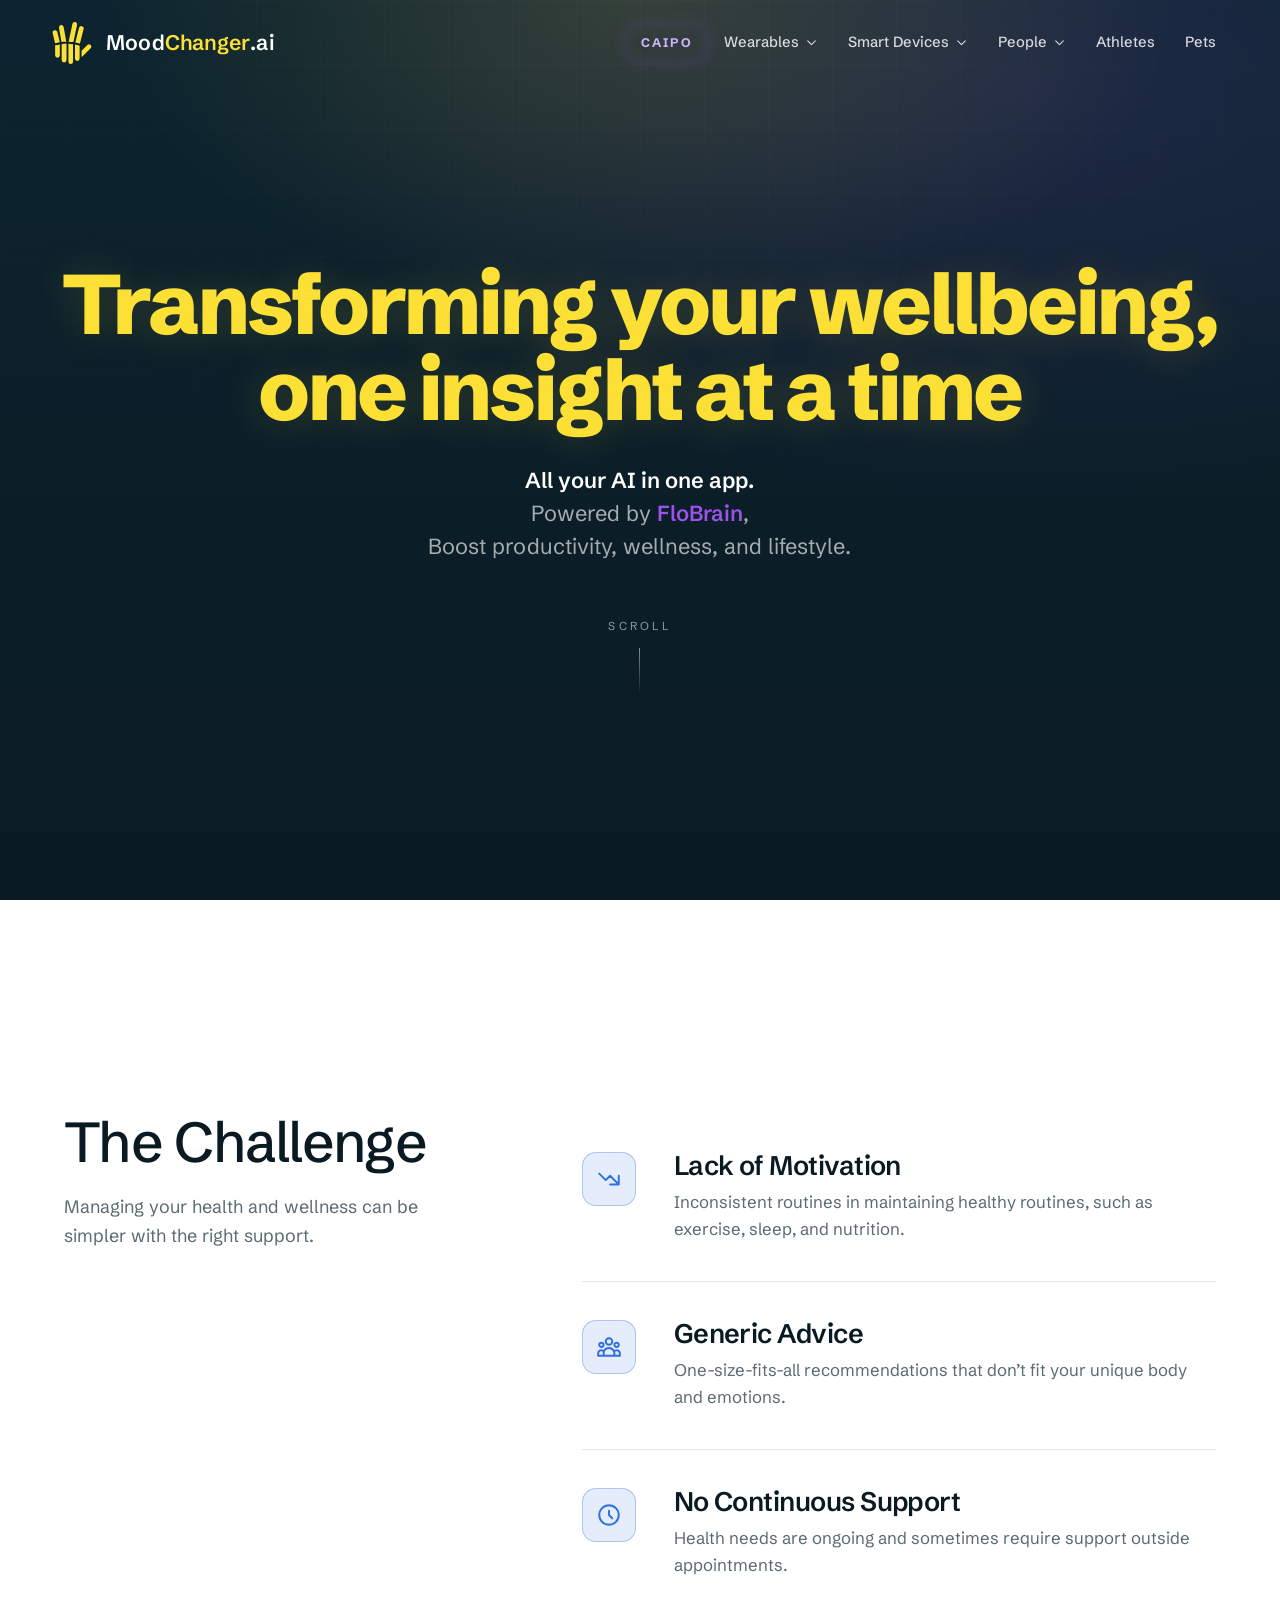
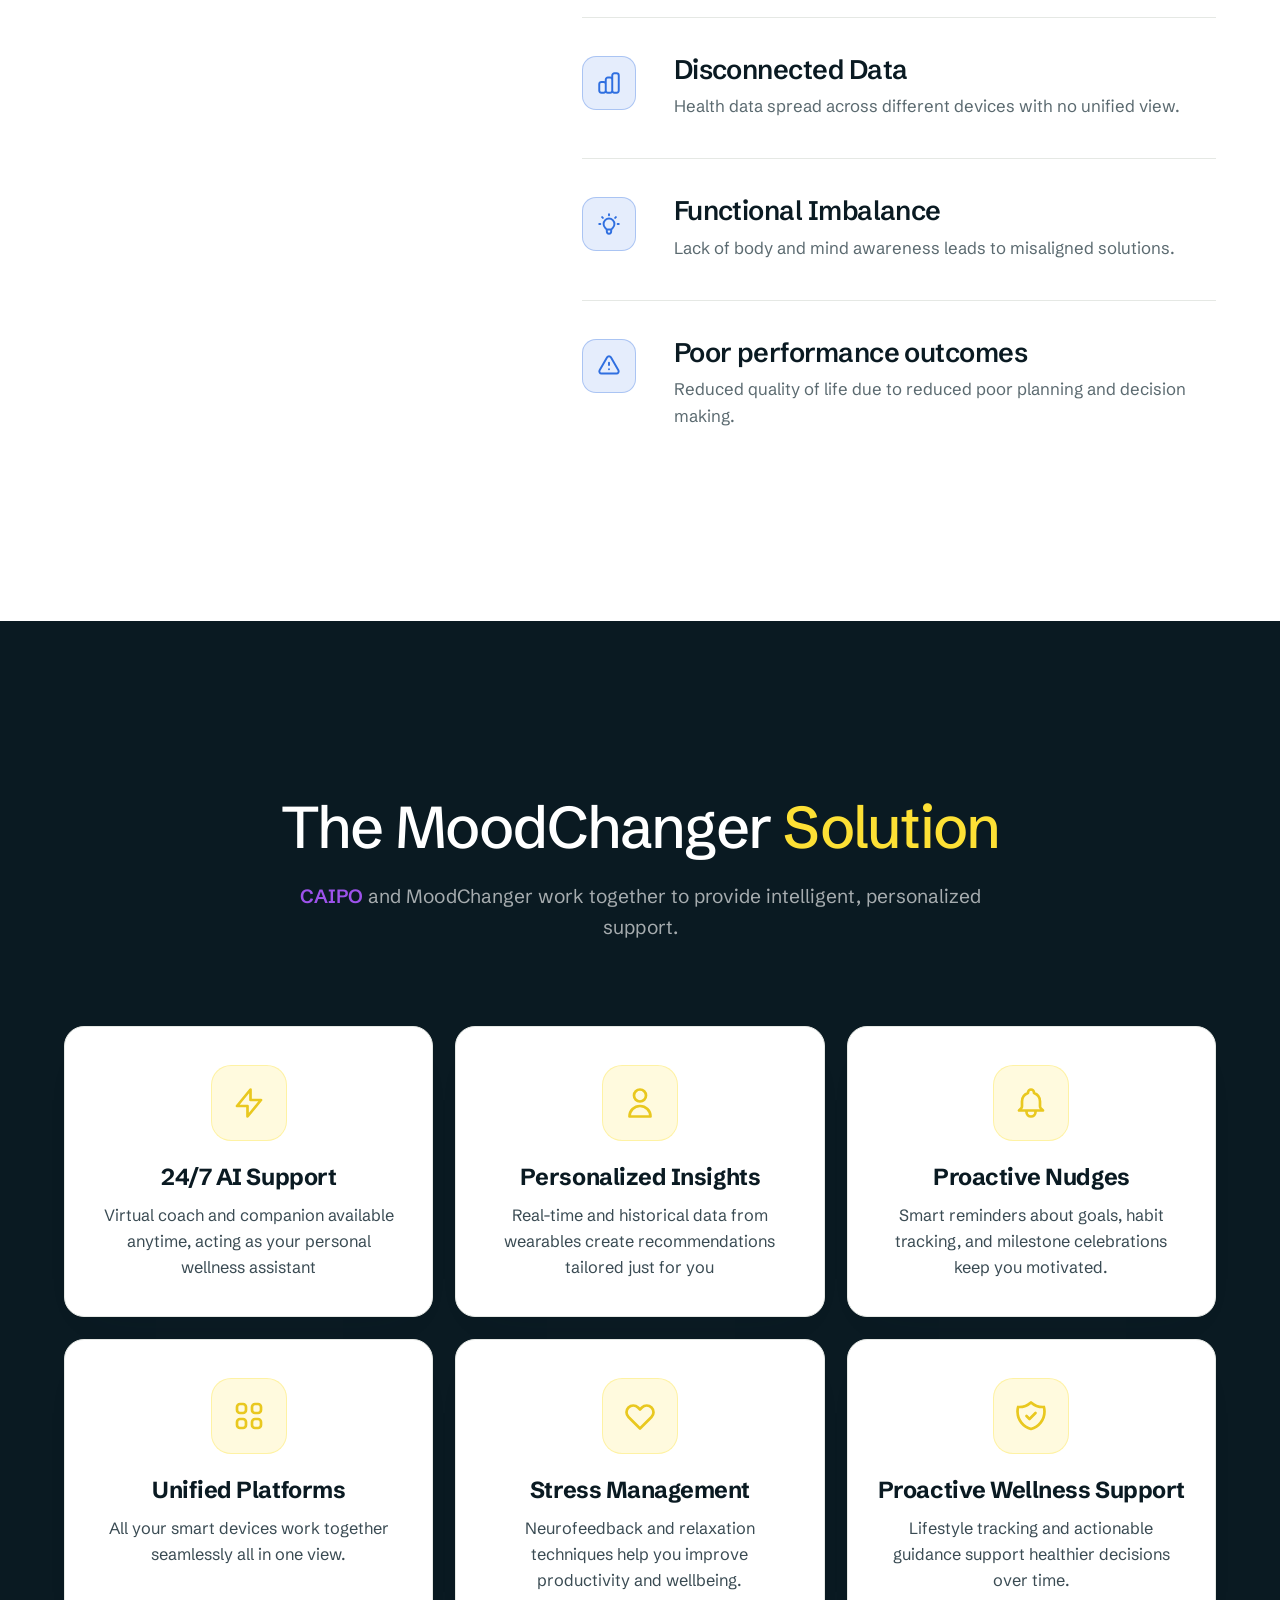
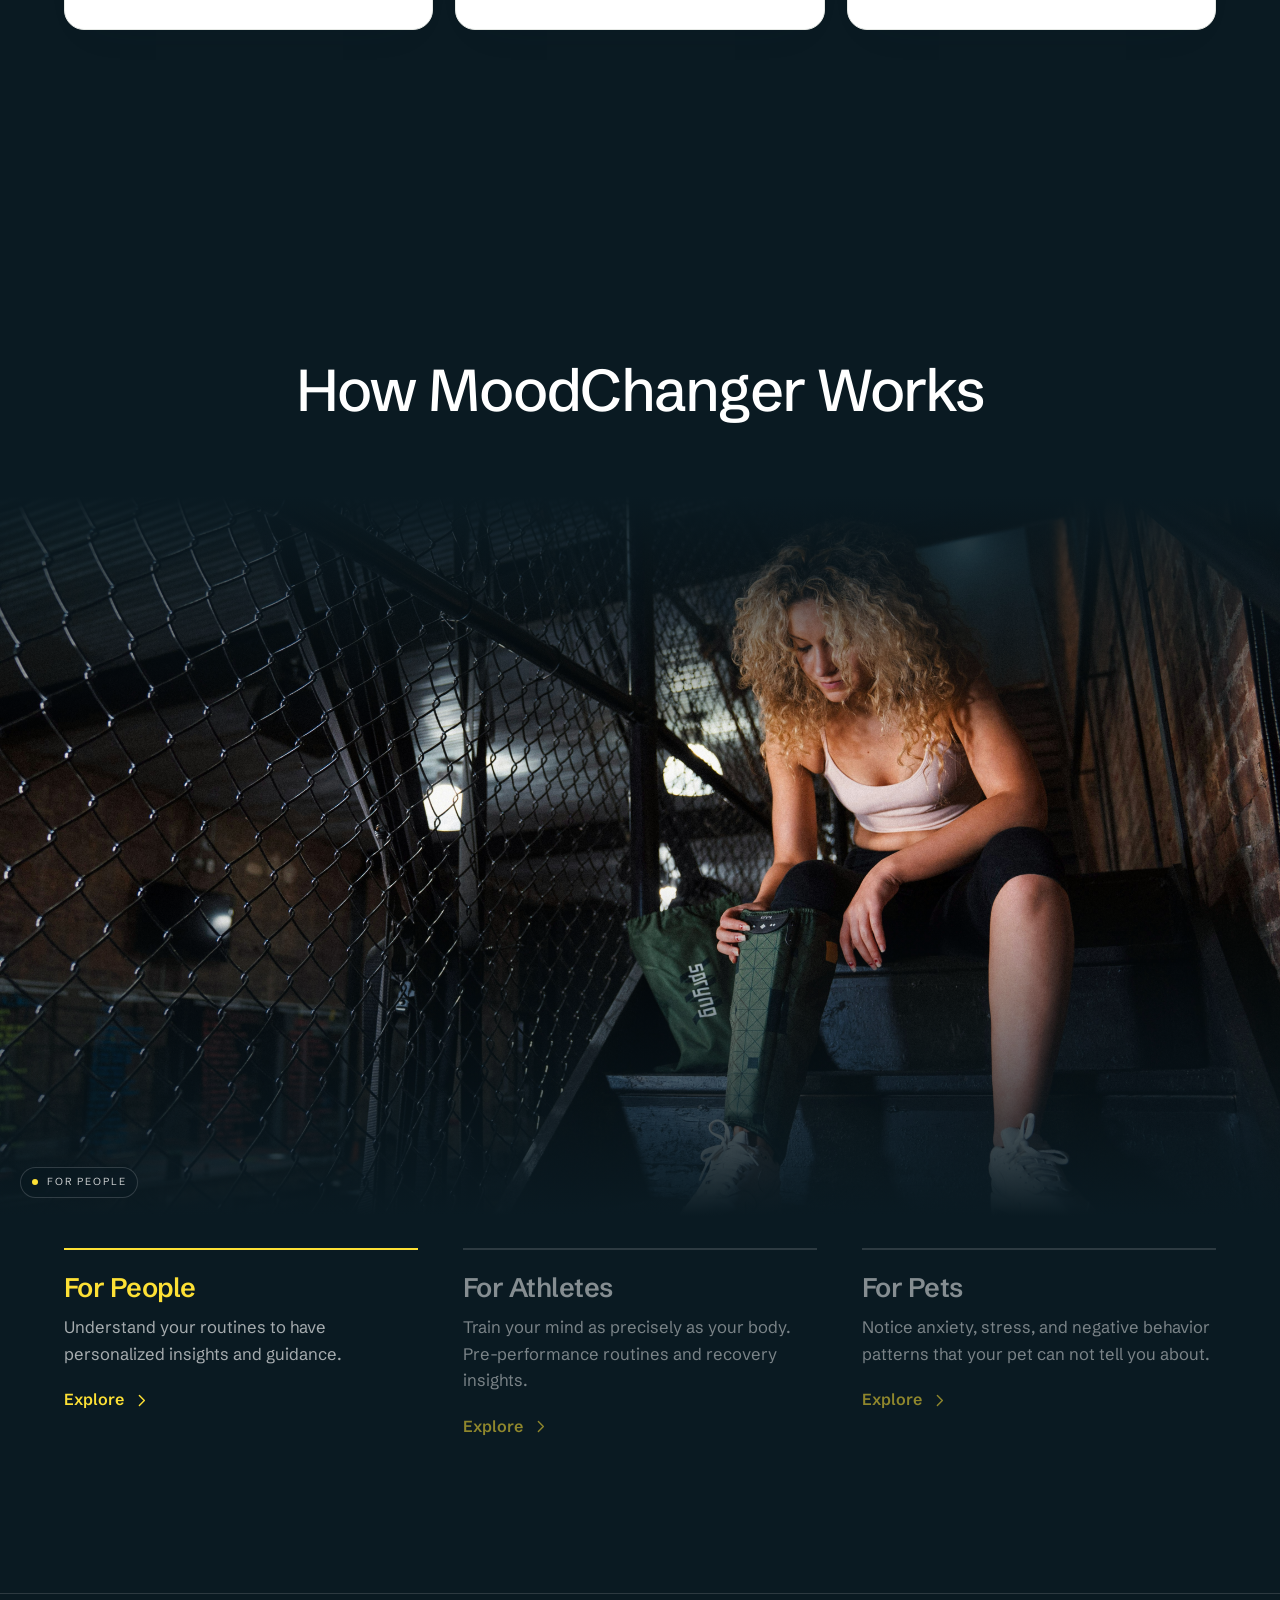
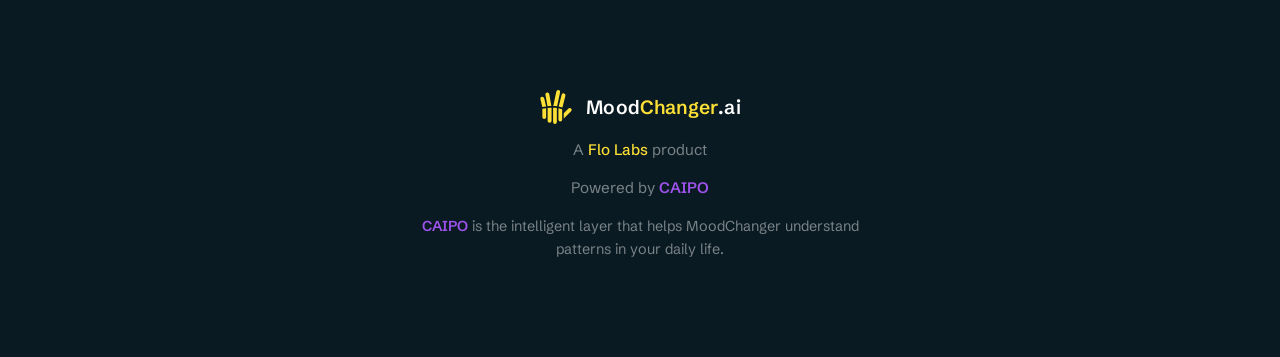
==== commit efe7764e: "Add files via upload" ====
--- a/index.html
+++ b/index.html
@@ -50,14 +50,14 @@
       </div>
 
       <div class="item has-menu">
-        <button class="trigger" type="button">Smart Devices
+        <a class="trigger" href="SmartDevices.html">Smart Devices
           <svg class="chev" viewBox="0 0 24 24" fill="none" stroke="currentColor" stroke-width="2"><path d="M19 9l-7 7-7-7" stroke-linecap="round" stroke-linejoin="round"/></svg>
-        </button>
+        </a>
         <div class="menu">
-          <a href="#">AI Health Insights</a>
-          <a href="#">Smart Scale</a>
-          <a href="#">Smart Bottle</a>
-          <a href="#">Smart Robots</a>
+          <a href="SmartDevices.html#ai-insights">AI Health Insights</a>
+          <a href="SmartDevices.html#smart-scale">Smart Scale</a>
+          <a href="SmartDevices.html#smart-bottle">Smart Bottle</a>
+          <a href="SmartDevices.html#smart-robots">Smart Robots</a>
         </div>
       </div>
 
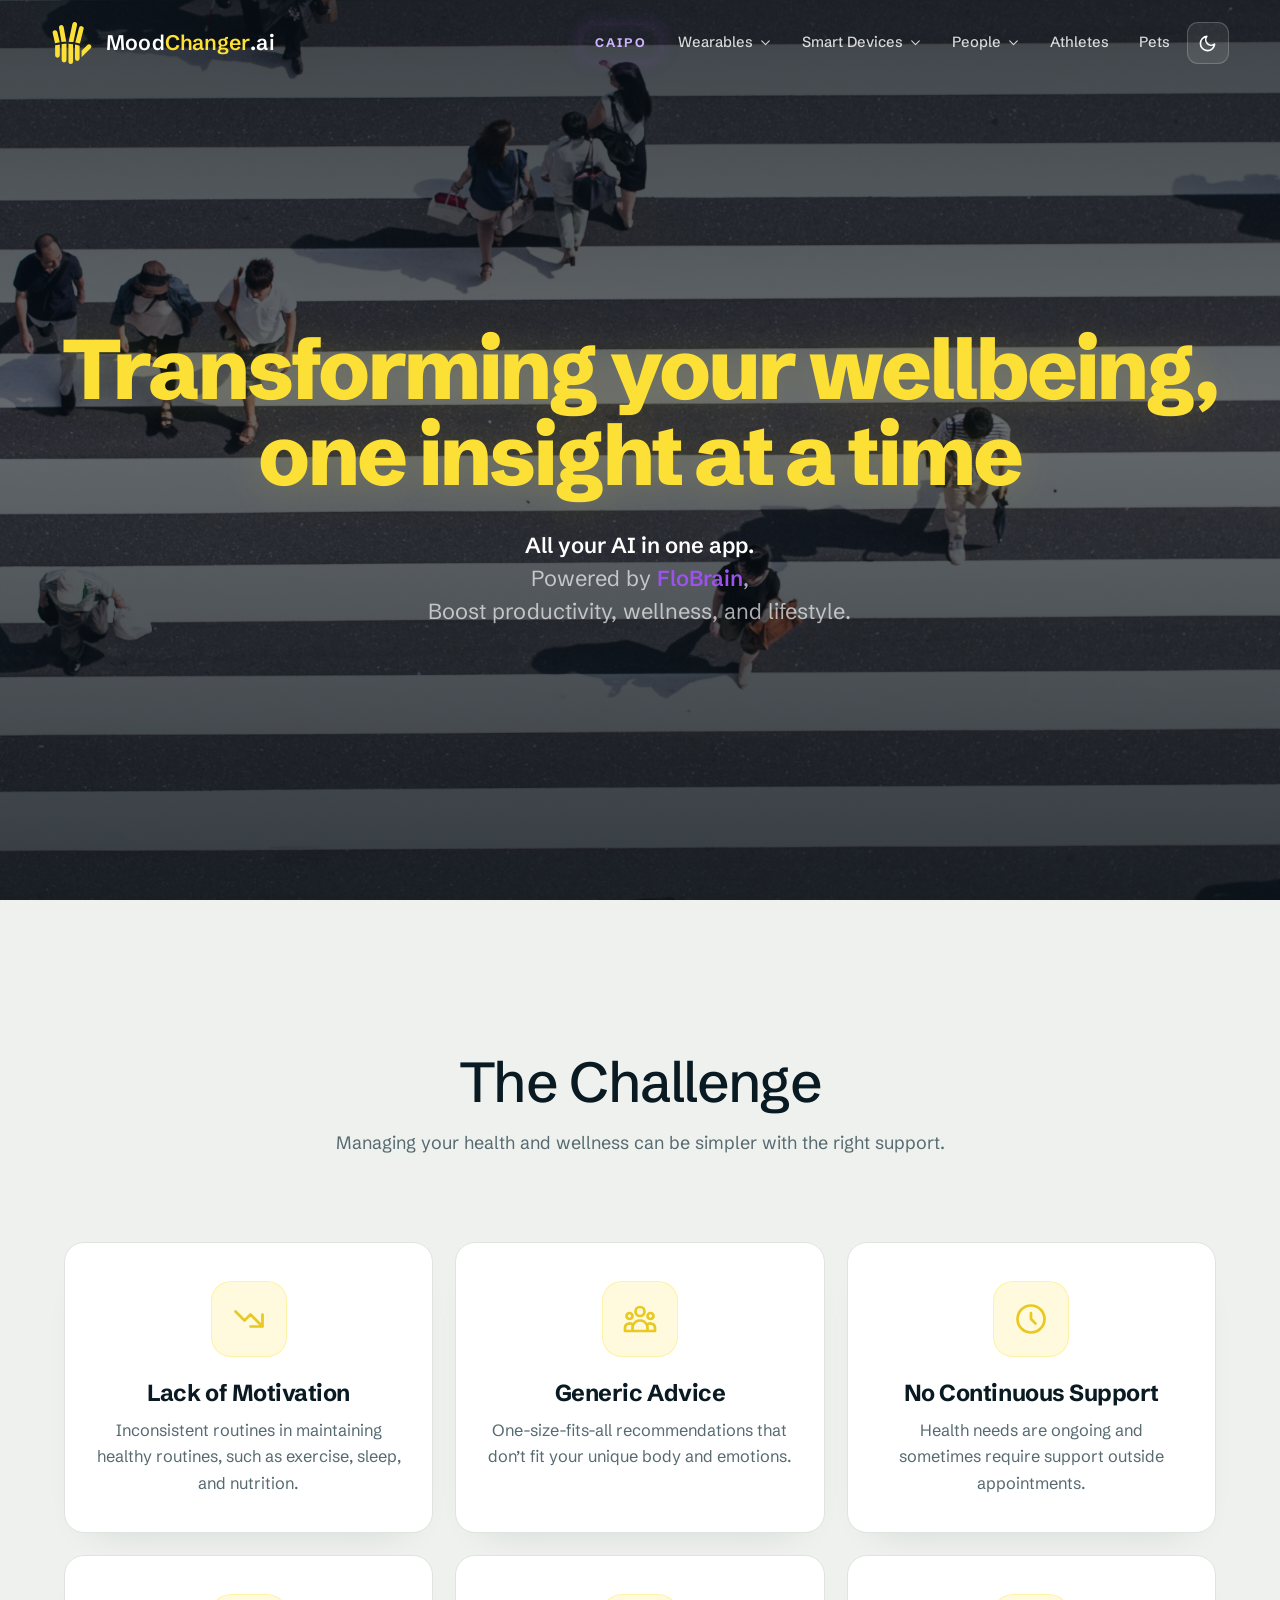
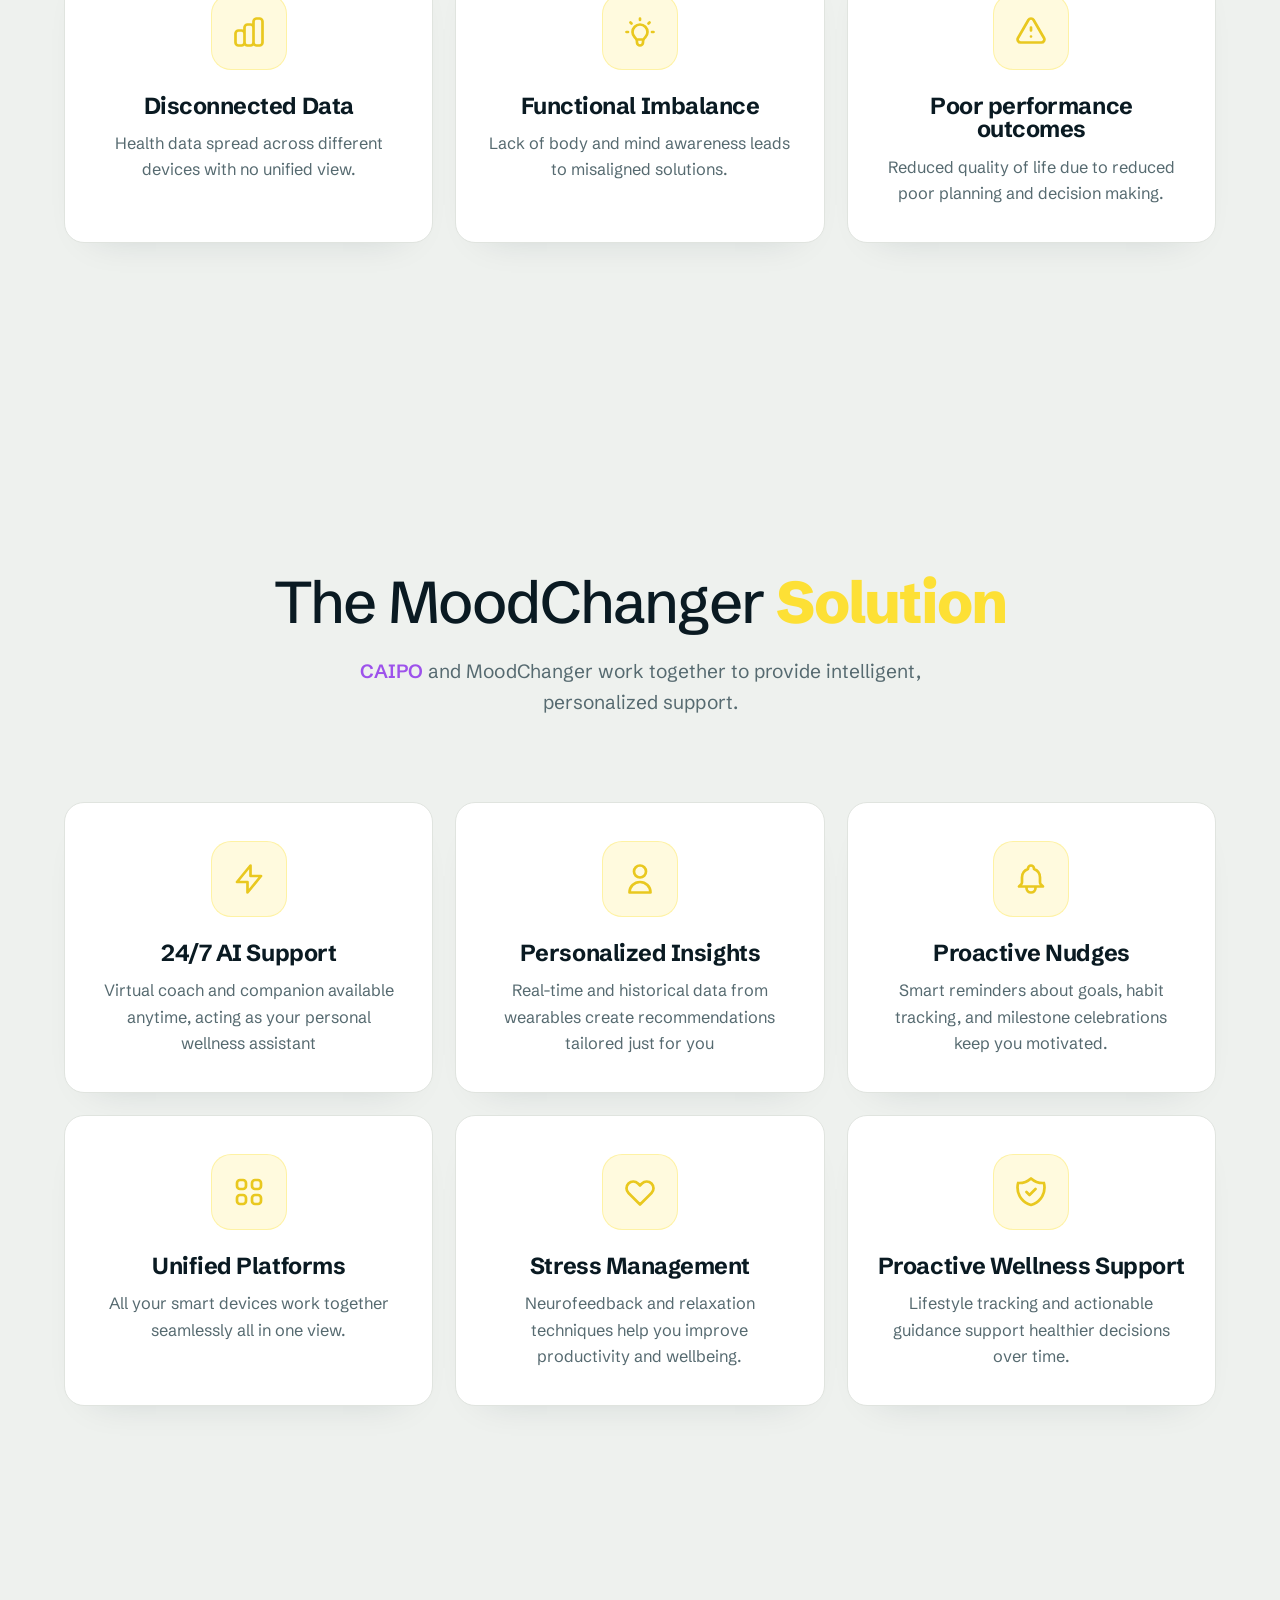
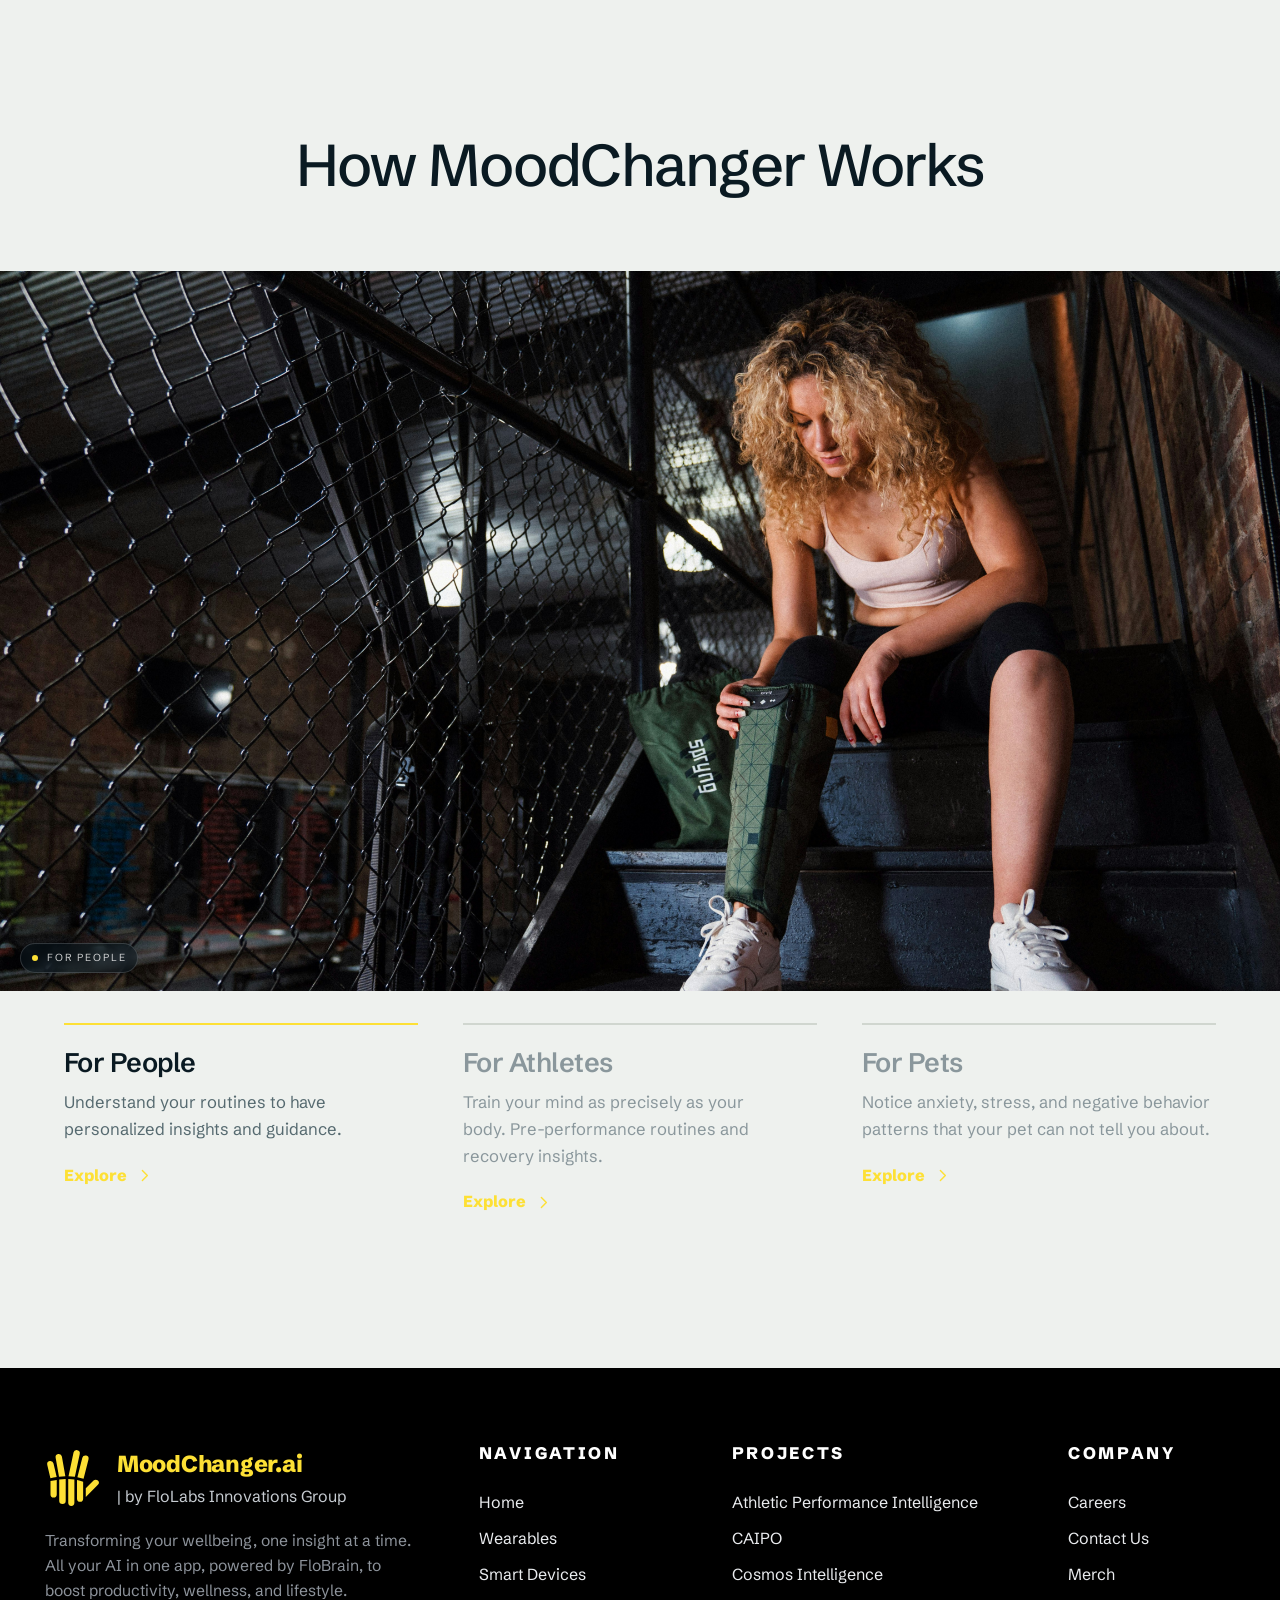
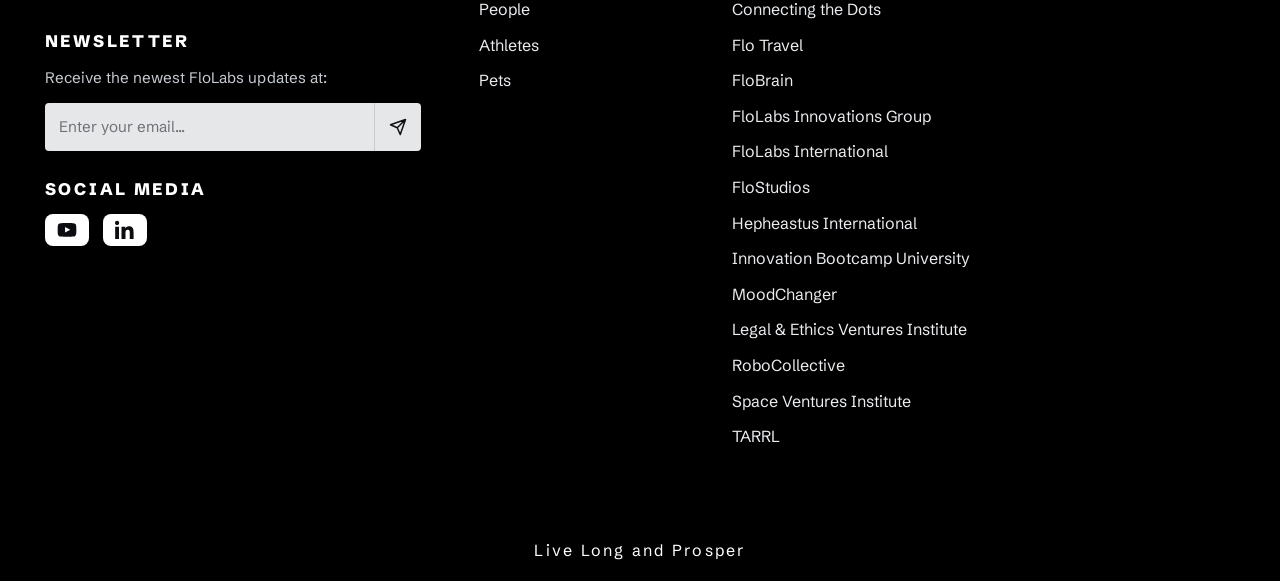
==== commit b9be34c7: "Add files via upload" ====
--- a/index.html
+++ b/index.html
@@ -4,6 +4,7 @@
 <meta charset="utf-8">
 <meta name="viewport" content="width=device-width, initial-scale=1">
 <title>MoodChanger.ai</title>
+<script>(function(){try{var t=localStorage.getItem('mc-theme');document.documentElement.setAttribute('data-theme',(t==='dark'||t==='light')?t:'light');}catch(e){document.documentElement.setAttribute('data-theme','light');}})();</script>
 <link rel="preconnect" href="https://fonts.googleapis.com">
 <link rel="preconnect" href="https://fonts.gstatic.com" crossorigin>
 <link href="https://fonts.googleapis.com/css2?family=Schibsted+Grotesk:wght@400;500;600;700;800&display=swap" rel="stylesheet">
@@ -21,7 +22,6 @@
       <img class="mark" src="assets/flomadlogo.svg" alt="">
       <span class="word">Mood<span class="a">Changer</span>.ai</span>
     </a>
-
     <button class="burger" data-nav-toggle aria-label="Menu" aria-expanded="false"><i></i><i></i><i></i></button>
 
     <nav class="nav" data-nav aria-label="Primary">
@@ -74,6 +74,12 @@
 
       <div class="item"><a href="Athletes.html">Athletes</a></div>
       <div class="item"><a href="Pets.html">Pets</a></div>
+      <div class="item theme-item">
+        <button class="theme-toggle" data-theme-toggle type="button" aria-label="Switch to dark mode" aria-pressed="false">
+          <svg class="i-moon" viewBox="0 0 24 24" fill="none" stroke="currentColor" stroke-width="2"><path d="M21 12.8A9 9 0 1111.2 3 7 7 0 0021 12.8z" stroke-linecap="round" stroke-linejoin="round"/></svg>
+          <svg class="i-sun" viewBox="0 0 24 24" fill="none" stroke="currentColor" stroke-width="2"><circle cx="12" cy="12" r="4"/><path d="M12 2v2M12 20v2M4.9 4.9l1.4 1.4M17.7 17.7l1.4 1.4M2 12h2M20 12h2M4.9 19.1l1.4-1.4M17.7 6.3l1.4-1.4" stroke-linecap="round"/></svg>
+        </button>
+      </div>
     </nav>
   </div>
 </header>
@@ -92,7 +98,7 @@
   </section>
 
   <!-- ============================================================ CHALLENGE -->
-  <section class="band paper" id="challenge">
+  <section class="band dark" id="challenge">
     <div class="wrap">
       <div class="challenge">
         <div class="challenge-aside">
@@ -134,7 +140,7 @@
   <section class="band dark" id="solution">
     <div class="wrap">
       <div class="section-head center">
-        <h2 class="reveal">The MoodChanger <span style="color:var(--yellow)">Solution</span></h2>
+        <h2 class="reveal">The MoodChanger <span style="color:var(--yellow);font-weight:800">Solution</span></h2>
         <p class="sub reveal" data-delay="120"><span style="color:var(--caipo);font-weight:600">CAIPO</span> and MoodChanger work together to provide intelligent, personalized support.</p>
       </div>
 
@@ -235,16 +241,71 @@
 </main>
 
 <!-- ============================================================ FOOTER -->
-<footer class="site-footer">
-  <div class="wrap footer-inner">
-    <a class="brand" href="#top"><img class="mark" src="assets/flomadlogo.svg" alt="" style="width:34px;height:34px"><span class="word">Mood<span class="a">Changer</span>.ai</span></a>
-    <p>A <a class="lk" href="https://www.flolabsinnovations.com/" target="_blank" rel="noopener">Flo Labs</a> product</p>
-    <p>Powered by <a href="https://caipo.ai" target="_blank" rel="noopener" class="caipo">CAIPO</a></p>
-    <p class="fine"><span class="caipo">CAIPO</span> is the intelligent layer that helps MoodChanger understand patterns in your daily life.</p>
+<footer class="site-footer mc-footer">
+  <div class="wrap mcf-grid">
+    <div class="mcf-brand">
+      <div class="mcf-head">
+        <img class="mcf-logo" src="assets/flomadlogo.svg" alt="MoodChanger logo">
+        <div class="mcf-title">
+          <strong>MoodChanger.ai</strong>
+          <span>| by FloLabs Innovations Group</span>
+        </div>
+      </div>
+      <p class="mcf-desc">Transforming your wellbeing, one insight at a time. All your AI in one app, powered by FloBrain, to boost productivity, wellness, and lifestyle.</p>
+      <h4 class="mcf-h">Newsletter</h4>
+      <p class="mcf-sub">Receive the newest FloLabs updates at:</p>
+      <form class="mcf-news" onsubmit="return false;">
+        <input type="email" placeholder="Enter your email..." aria-label="Email address">
+        <button type="submit" aria-label="Subscribe"><svg viewBox="0 0 24 24" fill="none" stroke="currentColor" stroke-width="2"><path d="M22 2 11 13M22 2l-7 20-4-9-9-4 20-7z" stroke-linecap="round" stroke-linejoin="round"></path></svg></button>
+      </form>
+      <h4 class="mcf-h">Social Media</h4>
+      <div class="mcf-social">
+        <a href="https://www.youtube.com/@flolabsinnovation" target="_blank" rel="noopener" aria-label="YouTube"><svg viewBox="0 0 24 24" fill="currentColor"><path d="M23 7.2s-.2-1.6-.9-2.3c-.9-.9-1.9-.9-2.4-1C16.4 3.6 12 3.6 12 3.6s-4.4 0-7.7.3c-.5.1-1.5.1-2.4 1-.7.7-.9 2.3-.9 2.3S.8 9.1.8 11v1.8c0 1.9.2 3.8.2 3.8s.2 1.6.9 2.3c.9.9 2 .9 2.5 1 1.8.2 7.6.3 7.6.3s4.4 0 7.7-.3c.5-.1 1.5-.1 2.4-1 .7-.7.9-2.3.9-2.3s.2-1.9.2-3.8V11c0-1.9-.2-3.8-.2-3.8zM9.7 15.1V8.4l6.2 3.4-6.2 3.3z"></path></svg></a>
+        <a href="https://www.linkedin.com/company/flolabs-innovation/" target="_blank" rel="noopener" aria-label="LinkedIn"><svg viewBox="0 0 24 24" fill="currentColor"><path d="M4.98 3.5C4.98 4.9 3.9 6 2.5 6S0 4.9 0 3.5 1.1 1 2.5 1s2.48 1.1 2.48 2.5zM.2 8h4.6v14.7H.2V8zm7.6 0h4.4v2h.1c.6-1.2 2.1-2.4 4.4-2.4 4.7 0 5.6 3.1 5.6 7.1v8H17.7v-7.1c0-1.7 0-3.9-2.4-3.9s-2.7 1.8-2.7 3.7v7.3H7.8V8z"></path></svg></a>
+      </div>
+    </div>
+
+    <nav class="mcf-col" aria-label="Footer navigation">
+      <h4 class="mcf-h">Navigation</h4>
+      <a href="Home.html">Home</a>
+      <a href="Wearables.html">Wearables</a>
+      <a href="SmartDevices.html">Smart Devices</a>
+      <a href="People.html">People</a>
+      <a href="Athletes.html">Athletes</a>
+      <a href="Pets.html">Pets</a>
+    </nav>
+
+    <nav class="mcf-col" aria-label="FloLabs projects">
+      <h4 class="mcf-h">Projects</h4>
+      <a href="https://www.athleticperformanceintelligence.com/" target="_blank" rel="noopener">Athletic Performance Intelligence</a>
+      <a href="https://www.caipo.ai/" target="_blank" rel="noopener">CAIPO</a>
+      <a href="http://cosmosintelligence.org/" target="_blank" rel="noopener">Cosmos Intelligence</a>
+      <a href="https://www.youtube.com/@flolabsinnovation" target="_blank" rel="noopener">Connecting the Dots</a>
+      <a href="https://www.flomadtravel.com/" target="_blank" rel="noopener">Flo Travel</a>
+      <a href="https://www.flobrain.ai/" target="_blank" rel="noopener">FloBrain</a>
+      <a href="https://www.flolabsinnovations.com/" target="_blank" rel="noopener">FloLabs Innovations Group</a>
+      <a href="https://www.flolabs.international/" target="_blank" rel="noopener">FloLabs International</a>
+      <a href="https://www.flostudios.ai/" target="_blank" rel="noopener">FloStudios</a>
+      <a href="https://hephaestus.international/" target="_blank" rel="noopener">Hepheastus International</a>
+      <a href="https://www.bootcampuniversity.org/" target="_blank" rel="noopener">Innovation Bootcamp University</a>
+      <a href="https://www.moodchanger.ai/" target="_blank" rel="noopener">MoodChanger</a>
+      <a href="https://www.legalethicsventuresinstitute.com/" target="_blank" rel="noopener">Legal &amp; Ethics Ventures Institute</a>
+      <a href="https://www.robocollective.ai/" target="_blank" rel="noopener">RoboCollective</a>
+      <a href="https://www.spaceventuresinstitute.com/" target="_blank" rel="noopener">Space Ventures Institute</a>
+      <a href="https://tarrl.org/" target="_blank" rel="noopener">TARRL</a>
+    </nav>
+
+    <nav class="mcf-col" aria-label="Company">
+      <h4 class="mcf-h">Company</h4>
+      <a href="https://www.flolabsinnovations.com/" target="_blank" rel="noopener">Careers</a>
+      <a href="https://www.flolabsinnovations.com/" target="_blank" rel="noopener">Contact Us</a>
+      <a href="https://flolabsrd.notion.site/merch-background" target="_blank" rel="noopener">Merch</a>
+    </nav>
   </div>
+  <div class="mcf-bar">Live Long and Prosper</div>
 </footer>
 
-<a class="backhome" href="#top" aria-label="Back to top"><svg viewBox="0 0 24 24" fill="none" stroke="currentColor" stroke-width="2"><path d="M12 19V5M6 11l6-6 6 6" stroke-linecap="round" stroke-linejoin="round"/></svg>Top</a>
+<a class="to-top" href="#top" aria-label="Scroll to top"><svg viewBox="0 0 24 24" fill="none" stroke="currentColor" stroke-width="2"><path d="M12 19V5M6 11l6-6 6 6" stroke-linecap="round" stroke-linejoin="round"/></svg>Top</a>
 
 <script src="athletes.js"></script>
 </body>
--- a/athletes.css
+++ b/athletes.css
@@ -5,37 +5,78 @@
    ============================================================ */
 
 :root{
-  --ink:#0a1a22;          /* deep cinematic navy-black */
-  --ink-brand:#0d2430;    /* MoodChanger navy */
+  /* ---- fixed media darks (video/photo bgs + scrims; never flip) ---- */
+  --ink:#0a1a22;
+  --ink-brand:#0d2430;
   --ink-2:#102c38;
   --ink-3:#16384696;
-  --paper:#ffffff;
-  --paper-2:#f4f6f5;      /* warm off-white */
-  --paper-3:#e9ece9;
-  --line-d:rgba(255,255,255,.14);
-  --line-l:#e5e8e4;
-  --muted-d:rgba(255,255,255,.64);
-  --muted-d2:rgba(255,255,255,.46);
-  --muted-l:#5b6a70;
-  --muted-l2:#8a979c;
+  /* ---- always-on-dark chrome text (header glass, media overlays) ---- */
+  --on-dark:#ffffff;
+  --on-dark-muted:rgba(255,255,255,.66);
+  --on-dark-dim:rgba(255,255,255,.46);
+  --on-dark-line:rgba(255,255,255,.14);
+  /* ---- brand ---- */
   --yellow:#FDE035;
   --yellow-deep:#E9C81F;
   --caipo:#9d52eb;
+  /* ============ THEME TOKENS — LIGHT (default) ============ */
+  /* unified page background (no alternating bands; single tone per mode) */
+  --surface:#eef1ee;        /* page base */
+  --surface-2:#eef1ee;      /* same as base — no seams */
+  --surface-3:#eef1ee;      /* same as base — no seams */
+  --card:#ffffff;           /* card fill */
+  --card-elev:#f7f9f7;      /* secondary/elevated card fill */
+  --text:#0a1a22;           /* primary text */
+  --text-muted:#566a70;     /* secondary text */
+  --text-dim:#8a979c;       /* tertiary text */
+  --line:#e0e4df;           /* hairline */
+  --line-2:#d0d6cf;         /* stronger hairline */
+  --chip-bg:#0a1a22;        /* high-contrast chip/pill */
+  --chip-text:#ffffff;
+  --accent-strong:#a07c00;  /* readable yellow for text on light bg */
+  /* ---- legacy aliases routed to theme so existing vars flip ---- */
+  --paper:var(--surface);
+  --paper-2:var(--surface-2);
+  --paper-3:var(--surface-3);
+  --muted-l:var(--text-muted);
+  --muted-l2:var(--text-dim);
+  --line-l:var(--line);
+  /* dark-context muted defaults to always-white (used by header/footer/media);
+     re-pointed to theme tokens locally inside .band.dark */
+  --muted-d:var(--on-dark-muted);
+  --muted-d2:var(--on-dark-dim);
+  --line-d:var(--on-dark-line);
   --ease:cubic-bezier(.22,.7,.3,1);
   --ease-out:cubic-bezier(.16,.84,.34,1);
   --maxw:1280px;
 }
+[data-theme="dark"]{
+  --surface:#0a1a22;
+  --surface-2:#0a1a22;
+  --surface-3:#0a1a22;
+  --card:#13262f;
+  --card-elev:#16384a;
+  --text:#ffffff;
+  --text-muted:rgba(255,255,255,.68);
+  --text-dim:rgba(255,255,255,.48);
+  --line:rgba(255,255,255,.13);
+  --line-2:rgba(255,255,255,.22);
+  --chip-bg:#16384a;
+  --chip-text:#ffffff;
+  --accent-strong:#FDE035;
+}
 
 *{box-sizing:border-box}
 html{scroll-behavior:smooth; -webkit-text-size-adjust:100%}
 body{
-  margin:0; background:var(--paper); color:var(--ink);
+  margin:0; background:var(--surface); color:var(--text);
   font-family:"Schibsted Grotesk",system-ui,sans-serif;
   font-size:17px; line-height:1.6; font-weight:400;
   -webkit-font-smoothing:antialiased; overflow-x:hidden;
-}
-h1,h2,h3,h4{margin:0; font-weight:500; line-height:1.02; letter-spacing:-.025em}
-p{margin:0}
+  transition:background .4s var(--ease), color .4s var(--ease);
+}
+h1,h2,h3,h4{margin:0; font-weight:500; line-height:1.02; letter-spacing:-.025em; text-wrap:balance}
+p{margin:0; text-wrap:pretty}
 a{color:inherit; text-decoration:none}
 img{display:block; max-width:100%}
 ul{margin:0; padding:0; list-style:none}
@@ -49,6 +90,16 @@
 }
 .eyebrow::before{content:""; width:26px; height:2px; background:var(--yellow); display:block; transform-origin:left}
 .on-dark .eyebrow, .eyebrow.light{color:var(--muted-d2)}
+
+/* ---------- theme toggle button ---------- */
+.theme-toggle{flex:none; width:42px; height:42px; border-radius:11px; display:grid; place-items:center; cursor:pointer;
+  background:rgba(255,255,255,.08); border:1px solid rgba(255,255,255,.2); color:#fff; transition:.3s var(--ease)}
+.theme-toggle:hover{background:rgba(255,255,255,.16); border-color:#fff}
+.theme-toggle svg{width:19px; height:19px}
+.theme-toggle .i-sun{display:none}
+.theme-toggle .i-moon{display:block}
+[data-theme="dark"] .theme-toggle .i-sun{display:block}
+[data-theme="dark"] .theme-toggle .i-moon{display:none}
 
 /* ---------- scroll progress ---------- */
 .progress{position:fixed; top:0; left:0; height:2px; width:0; background:var(--yellow); z-index:1000; transition:width .1s linear}
@@ -135,8 +186,12 @@
 .scrollcue{position:absolute; left:50%; bottom:24px; transform:translateX(-50%); z-index:3; display:flex; flex-direction:column; align-items:center; gap:9px;
   font-size:.64rem; letter-spacing:.28em; text-transform:uppercase; color:rgba(255,255,255,.55)}
 .scrollcue .track{width:1px; height:46px; background:rgba(255,255,255,.25); position:relative; overflow:hidden}
+/* scroll cue removed on all heroes per request */
+.scrollcue, .home-hero .hero-cue, .pets-hero .cue, .hero .scroll-on{display:none !important}
 .scrollcue .track::after{content:""; position:absolute; top:-60%; left:0; width:100%; height:60%; background:var(--yellow); animation:cue 2s var(--ease) infinite}
 @keyframes cue{0%{top:-60%}100%{top:110%}}
+/* hero with image/video: no grid overlay (no gradient blend — hard edge as before) */
+.hero .grid-bg, .pets-hero .grid-bg, .hero.pets .grid-bg{display:none}
 
 /* ============================================================
    MEDIA PLACEHOLDER (premium, intentional)
@@ -171,10 +226,11 @@
    ============================================================ */
 section{position:relative}
 .band{padding:clamp(84px,12vw,168px) 0}
-.band.dark{background:var(--ink); color:#fff}
-.band.paper{background:var(--paper)}
-.band.paper-2{background:var(--paper-2)}
-.section-head{max-width:880px}
+.band.dark{background:var(--surface-3); color:var(--text);
+  --muted-d:var(--text-muted); --muted-d2:var(--text-dim); --line-d:var(--line)}
+.band.paper{background:var(--surface)}
+.band.paper-2{background:var(--surface-2)}
+.section-head{max-width:none}
 .section-head.center{margin-inline:auto; text-align:center}
 .section-head.center .eyebrow{justify-content:center}
 .section-head h2{margin-top:22px; font-size:clamp(2rem,4.6vw,3.9rem); font-weight:500; letter-spacing:-.03em; text-wrap:balance}
@@ -190,12 +246,12 @@
 .statement .lead-line{font-size:clamp(1.7rem,3.4vw,3rem); font-weight:400; line-height:1.18; letter-spacing:-.025em; max-width:none; text-wrap:balance}
 .statement .caipo-link{color:var(--caipo); font-weight:600; text-decoration:none; transition:color .25s}
 .statement .caipo-link:hover{text-decoration:underline; text-underline-offset:3px}
-.statement .lead-line .mk{background:linear-gradient(transparent 58%, rgba(253,224,53,.85) 58%); padding:0 .04em}
+.statement .lead-line .mk{background:rgba(253,224,53,.9); color:#0a1a22; padding:.06em .12em; border-radius:3px; box-decoration-break:clone; -webkit-box-decoration-break:clone}
 .statement .grid2{display:grid; grid-template-columns:1.1fr .9fr; gap:clamp(34px,5vw,64px); align-items:center}
 .statement .body p{font-size:1.12rem; color:var(--muted-l); line-height:1.7}
 .statement .body .caipo{color:var(--caipo); font-weight:600}
 .signal{display:flex; align-items:flex-start; gap:14px; padding:22px 26px; border-radius:16px;
-  background:var(--ink); color:#fff; font-weight:500; font-size:clamp(1.02rem,1.5vw,1.22rem); line-height:1.5}
+  background:var(--chip-bg); color:var(--chip-text); font-weight:500; font-size:clamp(1.02rem,1.5vw,1.22rem); line-height:1.5}
 .signal .ar{color:var(--yellow); font-weight:700; padding:0 .12em; font-size:1.1em; line-height:1}
 .signal .pulse{flex:none; width:11px; height:11px; border-radius:50%; background:var(--yellow); margin-top:6px}
 
@@ -208,19 +264,24 @@
 .feature-track > .feature{flex:0 0 100%; width:100%}
 .carousel-nav{display:flex; align-items:center; justify-content:center; gap:22px; margin-top:clamp(40px,5vw,66px)}
 .cbtn{width:56px; height:56px; border-radius:50%; display:grid; place-items:center; cursor:pointer;
-  background:transparent; border:1px solid var(--line-d); color:#fff; transition:.3s var(--ease)}
+  background:transparent; border:1px solid var(--line-2); color:var(--text); transition:.3s var(--ease)}
 .cbtn svg{width:20px; height:20px}
 .cbtn.prev:hover{border-color:var(--yellow); color:var(--yellow)}
 .cbtn.next{background:var(--yellow); border-color:var(--yellow); color:var(--ink); box-shadow:0 14px 32px -14px rgba(253,224,53,.7)}
 .cbtn.next:hover{transform:translateX(3px)}
 .carousel-dots{display:flex; align-items:center; gap:10px}
-.carousel-dots button{width:9px; height:9px; border-radius:50%; border:0; padding:0; cursor:pointer; background:rgba(255,255,255,.26); transition:.35s var(--ease)}
+.carousel-dots button{width:9px; height:9px; border-radius:50%; border:0; padding:0; cursor:pointer; background:var(--line-2); transition:.35s var(--ease)}
 .carousel-dots button.on{background:var(--yellow); width:28px; border-radius:5px}
 .feature{display:grid; grid-template-columns:1fr 1fr; gap:clamp(36px,5vw,84px); align-items:center}
 .feature .media{aspect-ratio:5/4; border-radius:22px; border:1px solid var(--line-d)}
 .feature:nth-child(even) .media{order:2}
-.feature .copy{max-width:30rem}
-.feature .fnum{font-size:.82rem; font-weight:600; letter-spacing:.22em; color:var(--yellow-deep)}
+/* presentation feature cards: tag-dot + icon + ticks removed; bold readable number */
+.feature .media .tag{display:none !important}
+.feature .ficon{display:none !important}
+.feature .points li .ck{display:none !important}
+.feature .points li{padding-left:0; gap:0}
+.feature .copy{max-width:34rem}
+.feature .fnum{font-size:clamp(2.4rem,4vw,3.4rem); font-weight:800; letter-spacing:-.03em; color:var(--yellow-deep); line-height:1; display:block; margin-bottom:14px}
 .feature .ficon{width:54px; height:54px; border-radius:14px; background:rgba(253,224,53,.14); border:1px solid rgba(253,224,53,.3);
   display:grid; place-items:center; margin:20px 0 22px; transition:transform .5s var(--ease)}
 .feature:hover .ficon{transform:translateY(-3px)}
@@ -245,21 +306,24 @@
 .band.dark .feature .points li{border-color:var(--line-d)}
 
 /* ============================================================
-   TRACKING STEPS — "Athletic Performance Tracking"
-   ============================================================ */
-.track-grid{margin-top:clamp(54px,7vw,90px); display:grid; grid-template-columns:.85fr 1.15fr; gap:clamp(40px,6vw,90px); align-items:start}
-.track-aside{position:sticky; top:120px}
-.track-aside .meter{margin-top:30px; display:flex; gap:7px}
-.track-aside .meter span{height:4px; flex:1; background:var(--line-l); border-radius:2px; overflow:hidden; position:relative}
-.track-aside .meter span::after{content:""; position:absolute; inset:0; background:var(--yellow); transform:scaleX(0); transform-origin:left; transition:transform .6s var(--ease)}
-.track-aside .meter span.on::after{transform:scaleX(1)}
-.steps{display:flex; flex-direction:column}
-.step{display:grid; grid-template-columns:auto 1fr; gap:clamp(20px,3vw,40px); padding:clamp(26px,3vw,40px) 0; border-top:1px solid var(--line-l); align-items:center}
-.step:first-child{border-top:0}
-.step .n{font-size:clamp(2.4rem,4.4vw,3.6rem); font-weight:400; letter-spacing:-.04em; color:var(--paper-3); line-height:.9; transition:color .5s var(--ease)}
-.step.in .n, .step:hover .n{color:var(--yellow)}
-.step h4{font-size:clamp(1.5rem,2.7vw,2.15rem); font-weight:700; letter-spacing:-.02em}
-.step p{margin-top:12px; color:var(--muted-l); font-size:1.06rem; line-height:1.6; max-width:52ch}
+   TRACKING / JOURNEY — card boxes (matches Challenge/Solution)
+   ============================================================ */
+.track-grid{margin-top:0; display:block}
+.track-aside{position:static; text-align:center; max-width:none; margin:0 auto}
+.track-aside .meter{display:none}
+.steps{display:grid; grid-template-columns:repeat(4,1fr); gap:22px; margin-top:clamp(48px,6vw,76px)}
+.step{position:relative; display:block; overflow:hidden; cursor:default;
+  background:var(--card); border:1px solid var(--line); border-radius:20px; padding:34px 28px 32px;
+  box-shadow:0 18px 40px -30px rgba(13,36,48,.2);
+  transition:transform .45s var(--ease), box-shadow .45s var(--ease), border-color .45s}
+.step::before{content:""; position:absolute; left:0; top:0; height:3px; width:100%; background:var(--yellow);
+  transform:scaleX(0); transform-origin:left; transition:transform .5s var(--ease)}
+.step:hover{transform:translateY(-6px); box-shadow:0 38px 64px -38px rgba(13,36,48,.32); border-color:var(--line-2)}
+.step:hover::before{transform:scaleX(1)}
+.step .n{display:block; font-size:clamp(2.2rem,3.4vw,3rem); font-weight:800; letter-spacing:-.03em; color:var(--yellow); line-height:1; margin-bottom:18px}
+.step h4{font-size:clamp(1.18rem,1.7vw,1.42rem); font-weight:700; letter-spacing:-.02em; color:var(--text)}
+.step p{margin-top:12px; color:var(--text-muted); font-size:1.02rem; line-height:1.6; max-width:none;
+  max-height:none; opacity:1; overflow:visible}
 
 /* ============================================================
    CLOSING — "All Sports, All Levels"
@@ -286,23 +350,23 @@
 /* ============================================================
    FOOTER
    ============================================================ */
-.site-footer{background:var(--ink); color:var(--muted-d2); border-top:1px solid var(--line-d)}
+.site-footer{background:var(--surface-2); color:var(--text-dim); border-top:1px solid var(--line)}
 .footer-inner{display:flex; flex-direction:column; align-items:center; gap:14px; text-align:center; padding:clamp(60px,8vw,96px) 0}
-.footer-inner .brand .word{color:#fff; font-size:1.2rem}
-.footer-inner .lk{color:var(--yellow); font-weight:500}
-.footer-inner .lk:hover{color:#fff}
+.footer-inner .brand .word{color:var(--text); font-size:1.2rem}
+.footer-inner .lk{color:var(--yellow-deep); font-weight:500}
+.footer-inner .lk:hover{color:var(--text)}
 .footer-inner p{font-size:.95rem}
 .footer-inner .caipo{color:var(--caipo); font-weight:600}
-.footer-inner .fine{max-width:54ch; color:var(--muted-d2); font-size:.9rem; line-height:1.6}
-
-/* back home floating */
-.backhome{position:fixed; left:20px; bottom:20px; z-index:800; display:inline-flex; align-items:center; gap:9px;
-  background:rgba(10,26,34,.8); backdrop-filter:blur(12px); border:1px solid var(--line-d); color:#fff;
-  padding:11px 17px; border-radius:999px; font-size:.86rem; font-weight:500;
-  box-shadow:0 16px 36px -18px rgba(0,0,0,.6); opacity:0; transform:translateY(14px); transition:.5s var(--ease)}
-.backhome.show{opacity:1; transform:none}
-.backhome:hover{border-color:var(--yellow); color:var(--yellow)}
-.backhome svg{width:15px; height:15px}
+.footer-inner .fine{max-width:54ch; color:var(--text-dim); font-size:.9rem; line-height:1.6}
+
+/* back home / scroll-to-top floating */
+.backhome,.to-top{position:fixed; left:20px; bottom:20px; z-index:800; display:inline-flex; align-items:center; gap:9px;
+  background:color-mix(in srgb, var(--surface) 86%, transparent); backdrop-filter:blur(12px); border:1px solid var(--line); color:var(--text);
+  padding:11px 17px; border-radius:999px; font-size:.86rem; font-weight:600;
+  box-shadow:0 16px 36px -18px rgba(0,0,0,.45); opacity:0; transform:translateY(14px); transition:.5s var(--ease); pointer-events:none}
+.backhome.show,.to-top.show{opacity:1; transform:none; pointer-events:auto}
+.backhome:hover,.to-top:hover{border-color:var(--yellow); color:var(--yellow-deep)}
+.backhome svg,.to-top svg{width:15px; height:15px}
 
 /* ============================================================
    REVEAL UTILITIES
@@ -335,6 +399,7 @@
   .feature .copy{max-width:none}
   .track-grid{grid-template-columns:1fr; gap:36px}
   .track-aside{position:static}
+  .steps{grid-template-columns:1fr 1fr}
 }
 @media (max-width:760px){
   body{font-size:16px}
@@ -357,3 +422,38 @@
   .caipo-pill{box-shadow:none}
   .backhome{left:14px; bottom:14px}
 }
+
+/* ============================================================
+   SITE FOOTER — MoodChanger (Cosmos-style)
+   ============================================================ */
+.mc-footer{background:#000; color:#eaecef; padding:0; margin-top:0; border-top:0}
+.mc-footer .wrap{width:min(1280px,calc(100% - clamp(40px,7vw,120px))); margin-inline:auto}
+.mcf-grid{display:grid; grid-template-columns:1.35fr .7fr 1fr .6fr; gap:clamp(32px,4.5vw,72px);
+  padding:clamp(48px,6vw,80px) 0 clamp(48px,6vw,72px)}
+.mcf-head{display:flex; align-items:center; gap:16px}
+.mcf-logo{width:56px; height:56px; object-fit:contain}
+.mcf-title{display:flex; flex-direction:column; gap:2px}
+.mcf-title strong{font-size:1.45rem; font-weight:800; letter-spacing:-.01em; color:#fff}
+.mcf-title strong{color:var(--yellow,#FDE035)}
+.mcf-title span{font-size:1rem; color:#c7ccd2}
+.mcf-desc{margin-top:18px; color:#8d939b; font-size:.98rem; line-height:1.6; max-width:46ch}
+.mcf-h{margin:0 0 16px; font-size:1.05rem; font-weight:800; letter-spacing:.16em; text-transform:uppercase; color:#fff}
+.mcf-brand .mcf-h{margin-top:30px}
+.mcf-sub{color:#c7ccd2; font-size:.95rem; margin:0 0 12px}
+.mcf-news{display:flex; max-width:420px}
+.mcf-news input{flex:1; min-width:0; background:#e6e7e9; border:0; padding:12px 14px; font:inherit; font-size:.95rem; color:#111; border-radius:4px 0 0 4px}
+.mcf-news input::placeholder{color:#6d7278}
+.mcf-news button{background:#e6e7e9; border:0; border-left:1px solid #c9cbce; padding:0 14px; cursor:pointer; color:#111; border-radius:0 4px 4px 0; display:grid; place-items:center}
+.mcf-news button svg{width:18px; height:18px}
+.mcf-news button:hover{background:var(--yellow,#FDE035)}
+.mcf-social{display:flex; gap:14px}
+.mcf-social a{display:grid; place-items:center; width:44px; height:32px; border-radius:8px; background:#fff; color:#0b0d10; transition:background .3s, color .3s}
+.mcf-social a svg{width:20px; height:20px}
+.mcf-social a:hover{background:var(--yellow,#FDE035)}
+.wear-body .mc-footer{background:#000}
+.mcf-col{display:flex; flex-direction:column; gap:14px; align-items:flex-start}
+.mcf-col a{color:#eaecef; text-decoration:none; font-size:1rem; line-height:1.35; transition:color .25s}
+.mcf-col a:hover{color:var(--yellow,#FDE035)}
+.mcf-bar{background:#000; text-align:center; padding:18px 20px; color:#fff; font-size:1rem; letter-spacing:.14em}
+@media (max-width:1080px){.mcf-grid{grid-template-columns:1fr 1fr}}
+@media (max-width:640px){.mcf-grid{grid-template-columns:1fr}}
--- a/home.css
+++ b/home.css
@@ -8,6 +8,11 @@
 .home-hero{position:relative; background:var(--ink); color:#fff; overflow:hidden;
   min-height:100svh; display:flex; flex-direction:column; align-items:center; justify-content:center;
   padding:clamp(120px,16vh,180px) 0 clamp(80px,10vh,120px)}
+.home-hero::after{content:""; position:absolute; inset:0; z-index:0;
+  background:url(assets/home-hero.jpg) center/cover no-repeat}
+.home-hero::before{content:""; position:absolute; inset:0; z-index:1;
+  background:linear-gradient(180deg, rgba(8,16,22,.78) 0%, rgba(8,16,22,.62) 45%, rgba(8,16,22,.82) 100%)}
+.home-hero .inner, .home-hero .hero-cue{position:relative; z-index:2}
 .home-hero .glow{position:absolute; inset:0; z-index:0;
   background:
     radial-gradient(60% 50% at 50% 0%, rgba(253,224,53,.14), transparent 70%),
@@ -49,9 +54,29 @@
 .showcase-bar .live .dot{width:9px; height:9px; border-radius:50%; background:var(--yellow);
   box-shadow:0 0 0 0 rgba(253,224,53,.6); animation:pulse 2.4s infinite}
 .showcase-bar .open{display:inline-flex; align-items:center; gap:9px; padding:11px 20px; border-radius:999px;
-  background:var(--yellow); color:var(--ink); font-weight:600; font-size:.92rem; transition:transform .3s var(--ease), box-shadow .3s}
+  background:var(--yellow); color:var(--text); font-weight:600; font-size:.92rem; transition:transform .3s var(--ease), box-shadow .3s}
 .showcase-bar .open:hover{transform:translateY(-2px); box-shadow:0 14px 30px -12px rgba(253,224,53,.7)}
 .showcase-bar .open svg{width:14px; height:14px}
+
+/* ---------- CHALLENGE (matches Solution: centered header + card grid on dark band) ---------- */
+#challenge .challenge{display:block; margin-top:0}
+#challenge .challenge-aside{position:static; text-align:center; max-width:none}
+#challenge .challenge-aside .sub{margin:18px auto 0; max-width:60ch; color:var(--muted-d)}
+#challenge .challenge-list{display:grid; grid-template-columns:repeat(3,1fr); gap:22px; margin-top:clamp(54px,7vw,84px)}
+#challenge .ch-item{position:relative; display:block; text-align:center; overflow:hidden;
+  background:var(--card); border:1px solid var(--line-l); border-radius:20px; padding:38px 30px 36px;
+  box-shadow:0 18px 40px -30px rgba(13,36,48,.2);
+  transition:transform .45s var(--ease), box-shadow .45s var(--ease), border-color .45s}
+#challenge .ch-item::before{content:""; position:absolute; left:0; top:0; height:3px; width:100%; background:var(--yellow);
+  transform:scaleX(0); transform-origin:left; transition:transform .5s var(--ease)}
+#challenge .ch-item:hover{transform:translateY(-6px); box-shadow:0 38px 64px -38px rgba(13,36,48,.32); border-color:var(--line-2)}
+#challenge .ch-item:hover::before{transform:scaleX(1)}
+#challenge .ch-item .ic{width:76px; height:76px; border-radius:20px; margin:0 auto 24px;
+  background:rgba(253,224,53,.16); border:1px solid rgba(253,224,53,.34); color:var(--yellow-deep)}
+#challenge .ch-item:hover .ic{transform:translateY(-4px); background:rgba(253,224,53,.16)}
+#challenge .ch-item .ic svg{width:36px; height:36px}
+#challenge .ch-item h3{font-size:1.45rem; font-weight:700; letter-spacing:-.02em; color:var(--text)}
+#challenge .ch-item p{margin-top:13px; color:var(--text-muted); font-size:1.02rem; line-height:1.6; max-width:none}
 
 /* ---------- CHALLENGE (editorial: sticky title + divided list) ---------- */
 .challenge{display:grid; grid-template-columns:.82fr 1.18fr; gap:clamp(40px,6vw,90px); align-items:start; margin-top:clamp(40px,5vw,60px)}
@@ -70,7 +95,7 @@
 
 /* ---------- SOLUTION (light band, clean tile grid) ---------- */
 .solution-grid{margin-top:clamp(54px,7vw,84px); display:grid; grid-template-columns:repeat(3,1fr); gap:22px}
-.sol{position:relative; background:#fff; border:1px solid var(--line-l); border-radius:20px; padding:38px 30px 36px; overflow:hidden; text-align:center;
+.sol{position:relative; background:var(--card); border:1px solid var(--line-l); border-radius:20px; padding:38px 30px 36px; overflow:hidden; text-align:center;
   box-shadow:0 18px 40px -30px rgba(13,36,48,.2);
   transition:transform .45s var(--ease), box-shadow .45s var(--ease), border-color .45s}
 .sol::before{content:""; position:absolute; left:0; top:0; height:3px; width:100%; background:var(--yellow); transform:scaleX(0); transform-origin:left; transition:transform .5s var(--ease)}
@@ -80,8 +105,8 @@
   background:rgba(253,224,53,.16); border:1px solid rgba(253,224,53,.34); color:var(--yellow-deep); transition:transform .45s var(--ease)}
 .sol:hover .ic{transform:translateY(-4px)}
 .sol .ic svg{width:36px; height:36px}
-.sol h3{font-size:1.45rem; font-weight:700; letter-spacing:-.02em; color:var(--ink)}
-.sol p{margin-top:13px; color:#3a4b53; font-size:1.02rem; line-height:1.6}
+.sol h3{font-size:1.45rem; font-weight:700; letter-spacing:-.02em; color:var(--text)}
+.sol p{margin-top:13px; color:var(--text-muted); font-size:1.02rem; line-height:1.6}
 
 /* ---------- HOW IT WORKS (tabbed video: big screen + tabs below) ---------- */
 .how-stage{margin-top:clamp(48px,6vw,76px)}
@@ -97,12 +122,10 @@
   -webkit-mask-image:radial-gradient(120% 120% at 50% 30%, #000 0%, transparent 72%); mask-image:radial-gradient(120% 120% at 50% 30%, #000 0%, transparent 72%)}
 .how-panel .glyph{position:absolute; inset:0; display:grid; place-items:center; color:rgba(255,255,255,.2)}
 .how-panel .glyph svg{width:92px; height:92px}
-.how-panel::before{content:""; position:absolute; top:0; left:0; right:0; height:34%; z-index:1; pointer-events:none;
-  background:linear-gradient(180deg, var(--ink) 0%, rgba(10,26,34,0) 100%)}
-.how-panel::after{content:""; position:absolute; bottom:0; left:0; right:0; height:46%; z-index:1; pointer-events:none;
-  background:linear-gradient(0deg, var(--ink) 0%, rgba(10,26,34,0) 100%)}
+.how-panel::before{content:""; position:absolute; top:0; left:0; right:0; height:0; display:none}
+.how-panel::after{content:""; position:absolute; bottom:0; left:0; right:0; height:0; display:none}
 .how-panel .play{position:absolute; top:50%; left:50%; transform:translate(-50%,-50%); z-index:2;
-  width:78px; height:78px; border-radius:50%; display:grid; place-items:center; background:rgba(253,224,53,.92); color:var(--ink);
+  width:78px; height:78px; border-radius:50%; display:grid; place-items:center; background:rgba(253,224,53,.92); color:var(--text);
   box-shadow:0 16px 40px -12px rgba(253,224,53,.6)}
 .how-panel .play svg{width:28px; height:28px; margin-left:3px}
 .how-panel .tag{position:absolute; left:20px; bottom:18px; z-index:3; display:inline-flex; align-items:center; gap:9px;
@@ -111,14 +134,14 @@
 .how-panel .tag .dot{width:6px; height:6px; border-radius:50%; background:var(--yellow)}
 
 .how-tabs{margin-top:clamp(22px,2.6vw,32px); display:grid; grid-template-columns:repeat(3,1fr); gap:clamp(22px,3.5vw,58px)}
-.how-tab{position:relative; cursor:pointer; padding-top:24px; border-top:2px solid var(--line-d); transition:border-color .4s var(--ease)}
+.how-tab{position:relative; cursor:pointer; padding-top:24px; border-top:2px solid var(--line-2); transition:border-color .4s var(--ease)}
 .how-tab::after{content:""; position:absolute; top:-2px; left:0; height:2px; width:100%; background:var(--yellow); transform:scaleX(0); transform-origin:left; transition:transform .55s var(--ease)}
 .how-tab.active::after{transform:scaleX(1)}
-.how-tab h3{font-size:clamp(1.3rem,2.1vw,1.75rem); font-weight:600; letter-spacing:-.02em; color:rgba(255,255,255,.5); transition:color .4s}
-.how-tab.active h3{color:var(--yellow)}
-.how-tab p{margin-top:13px; color:rgba(255,255,255,.46); font-size:1.04rem; line-height:1.6; transition:color .4s; max-width:42ch}
-.how-tab.active p{color:var(--muted-d)}
-.how-tab .explore{margin-top:20px; display:inline-flex; align-items:center; gap:9px; color:var(--yellow); font-weight:600; font-size:1rem; opacity:.55; transition:opacity .35s var(--ease), gap .3s var(--ease)}
+.how-tab h3{font-size:clamp(1.3rem,2.1vw,1.75rem); font-weight:600; letter-spacing:-.02em; color:var(--text-dim); transition:color .4s}
+.how-tab.active h3{color:var(--text)}
+.how-tab p{margin-top:13px; color:var(--text-dim); font-size:1.04rem; line-height:1.6; transition:color .4s; max-width:42ch}
+.how-tab.active p{color:var(--text-muted)}
+.how-tab .explore{margin-top:20px; display:inline-flex; align-items:center; gap:9px; color:var(--yellow); font-weight:800; font-size:1rem; opacity:1; transition:gap .3s var(--ease)}(--ease)}
 .how-tab.active .explore{opacity:1}
 .how-tab:hover .explore{gap:15px}
 .how-tab .explore svg{width:17px; height:17px}
@@ -127,13 +150,26 @@
 @media (max-width:1000px){
   .challenge{grid-template-columns:1fr; gap:30px}
   .challenge-aside{position:static}
+  #challenge .challenge-list{grid-template-columns:1fr 1fr}
   .solution-grid{grid-template-columns:1fr 1fr}
   .how-tabs{grid-template-columns:1fr; gap:0}
-  .how-tab{padding:20px 0; border-top:2px solid var(--line-d)}
+  .how-tab{padding:20px 0; border-top:2px solid var(--line-2)}
   .how-tab.active{border-color:var(--yellow)}
   .how-tab::after{display:none}
 }
 @media (max-width:680px){
+  #challenge .challenge-list{grid-template-columns:1fr}
   .solution-grid{grid-template-columns:1fr}
   .showcase-bar{flex-wrap:wrap; gap:12px}
 }
+
+
+/* ===== THEME: How section follows theme (light bg + dark text in light) ===== */
+#how.band.dark, #how{background:var(--surface); color:var(--text);
+  --muted-d:var(--text-muted); --muted-d2:var(--text-dim); --line-d:var(--line)}
+#how .section-head h2{color:var(--text)}
+/* the video screen keeps a neutral fill behind the footage */
+#how .how-screen{background:var(--surface)}
+/* home hero stays fixed dark (it sets --ink bg + #fff text already) */
+.home-hero .sub{color:var(--on-dark-muted)}
+.home-hero .sub .strong{color:var(--on-dark)}
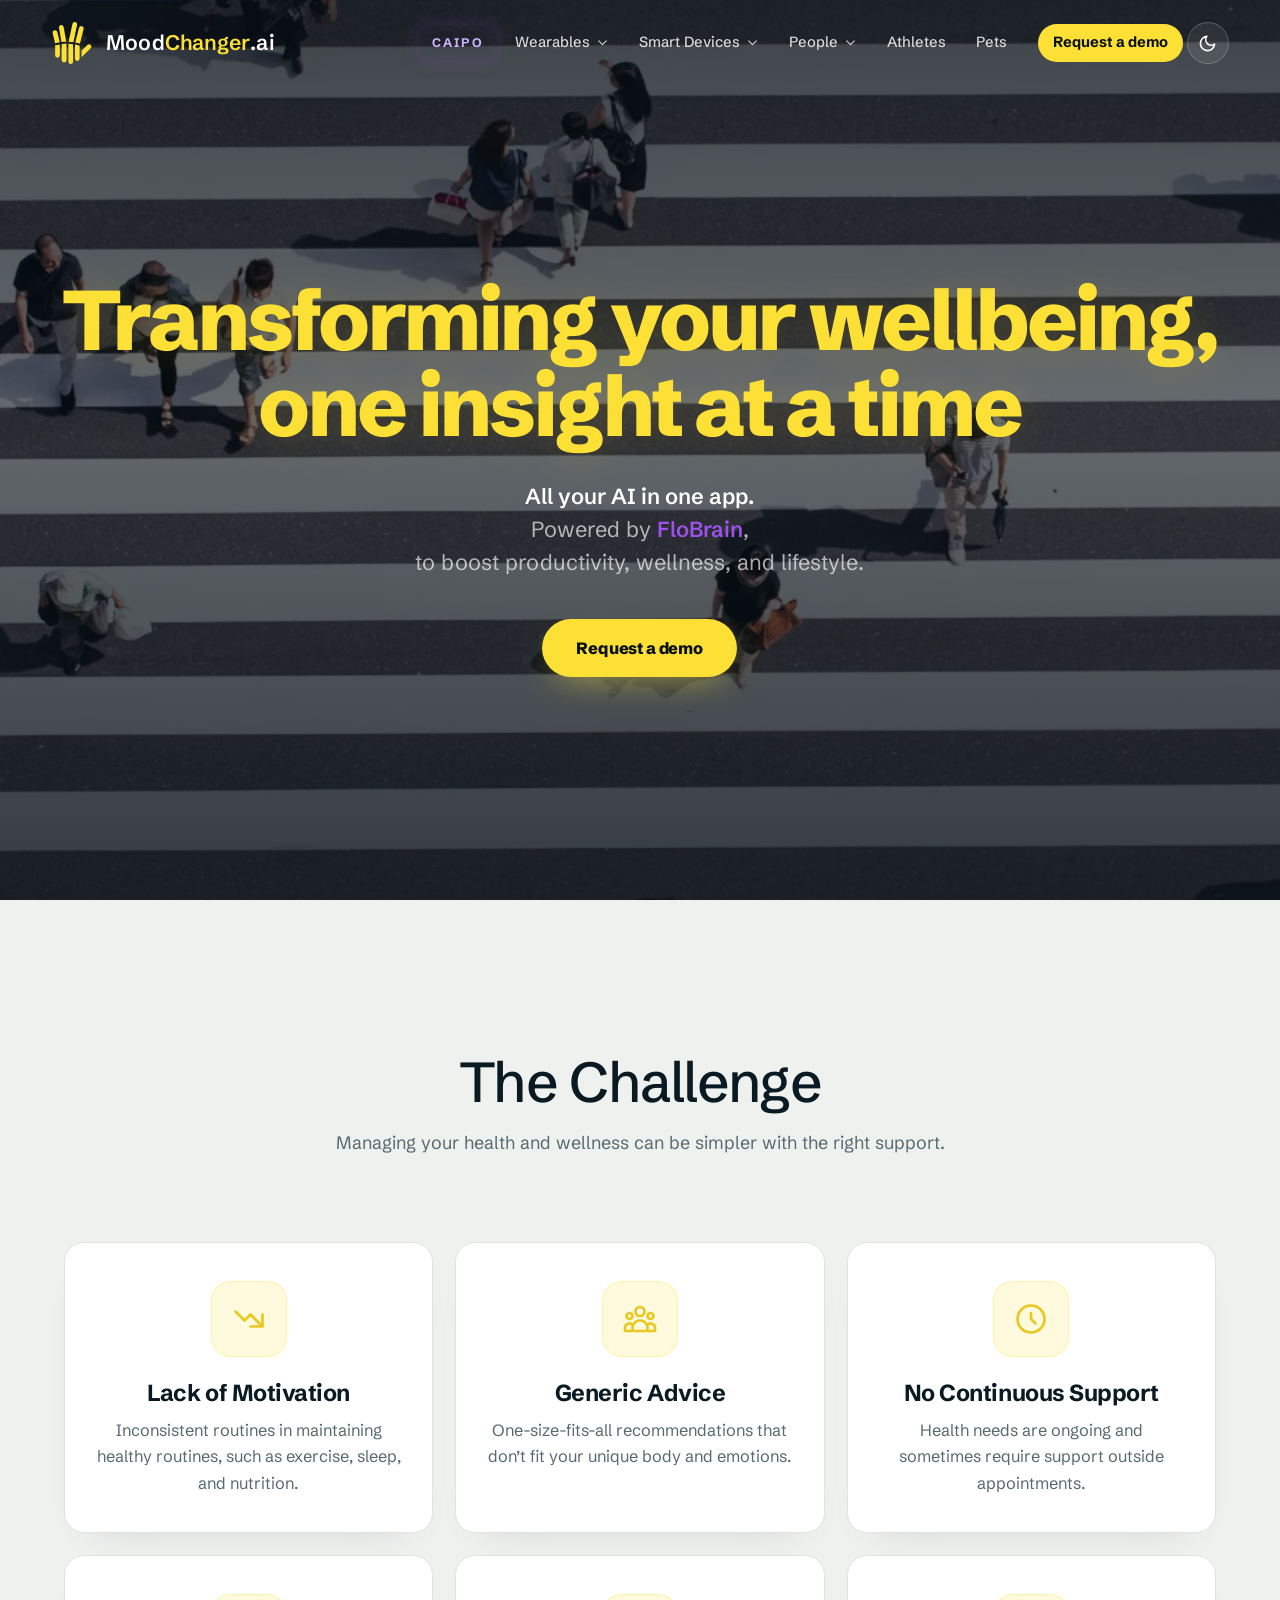
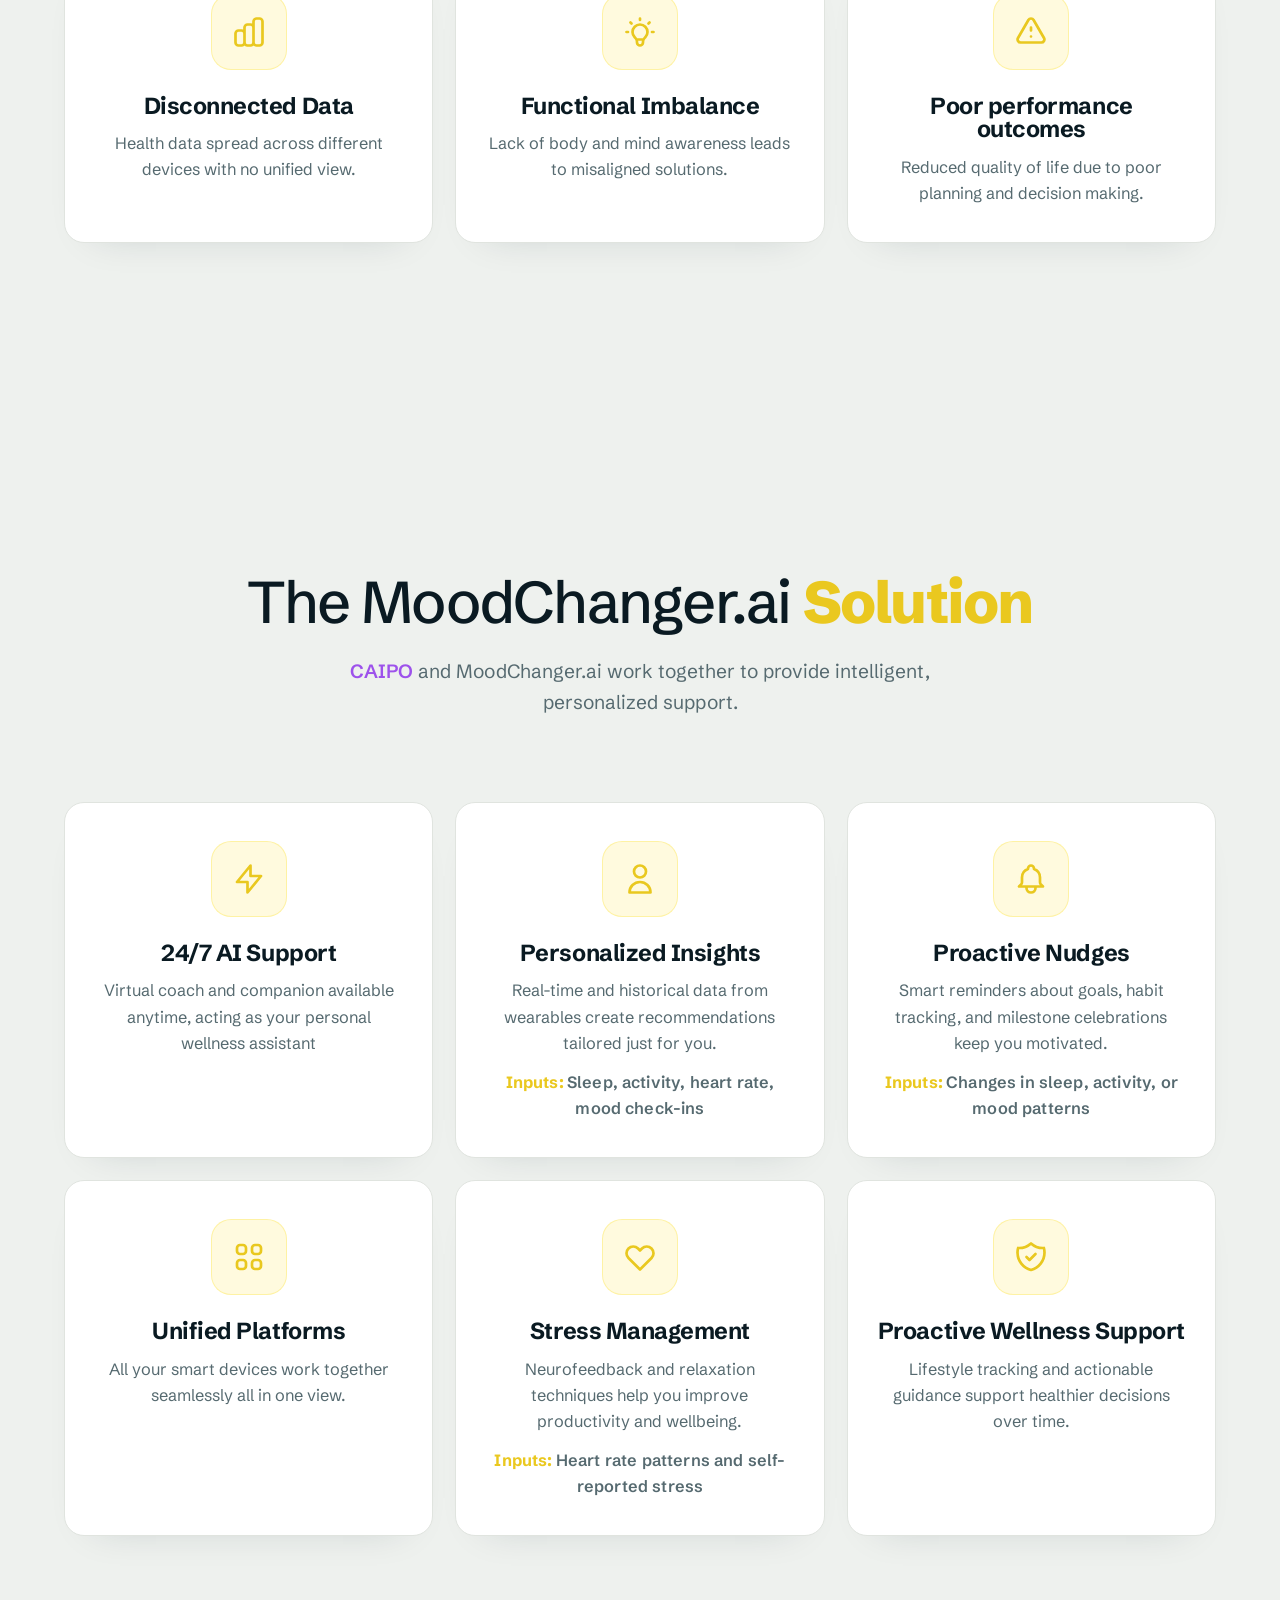
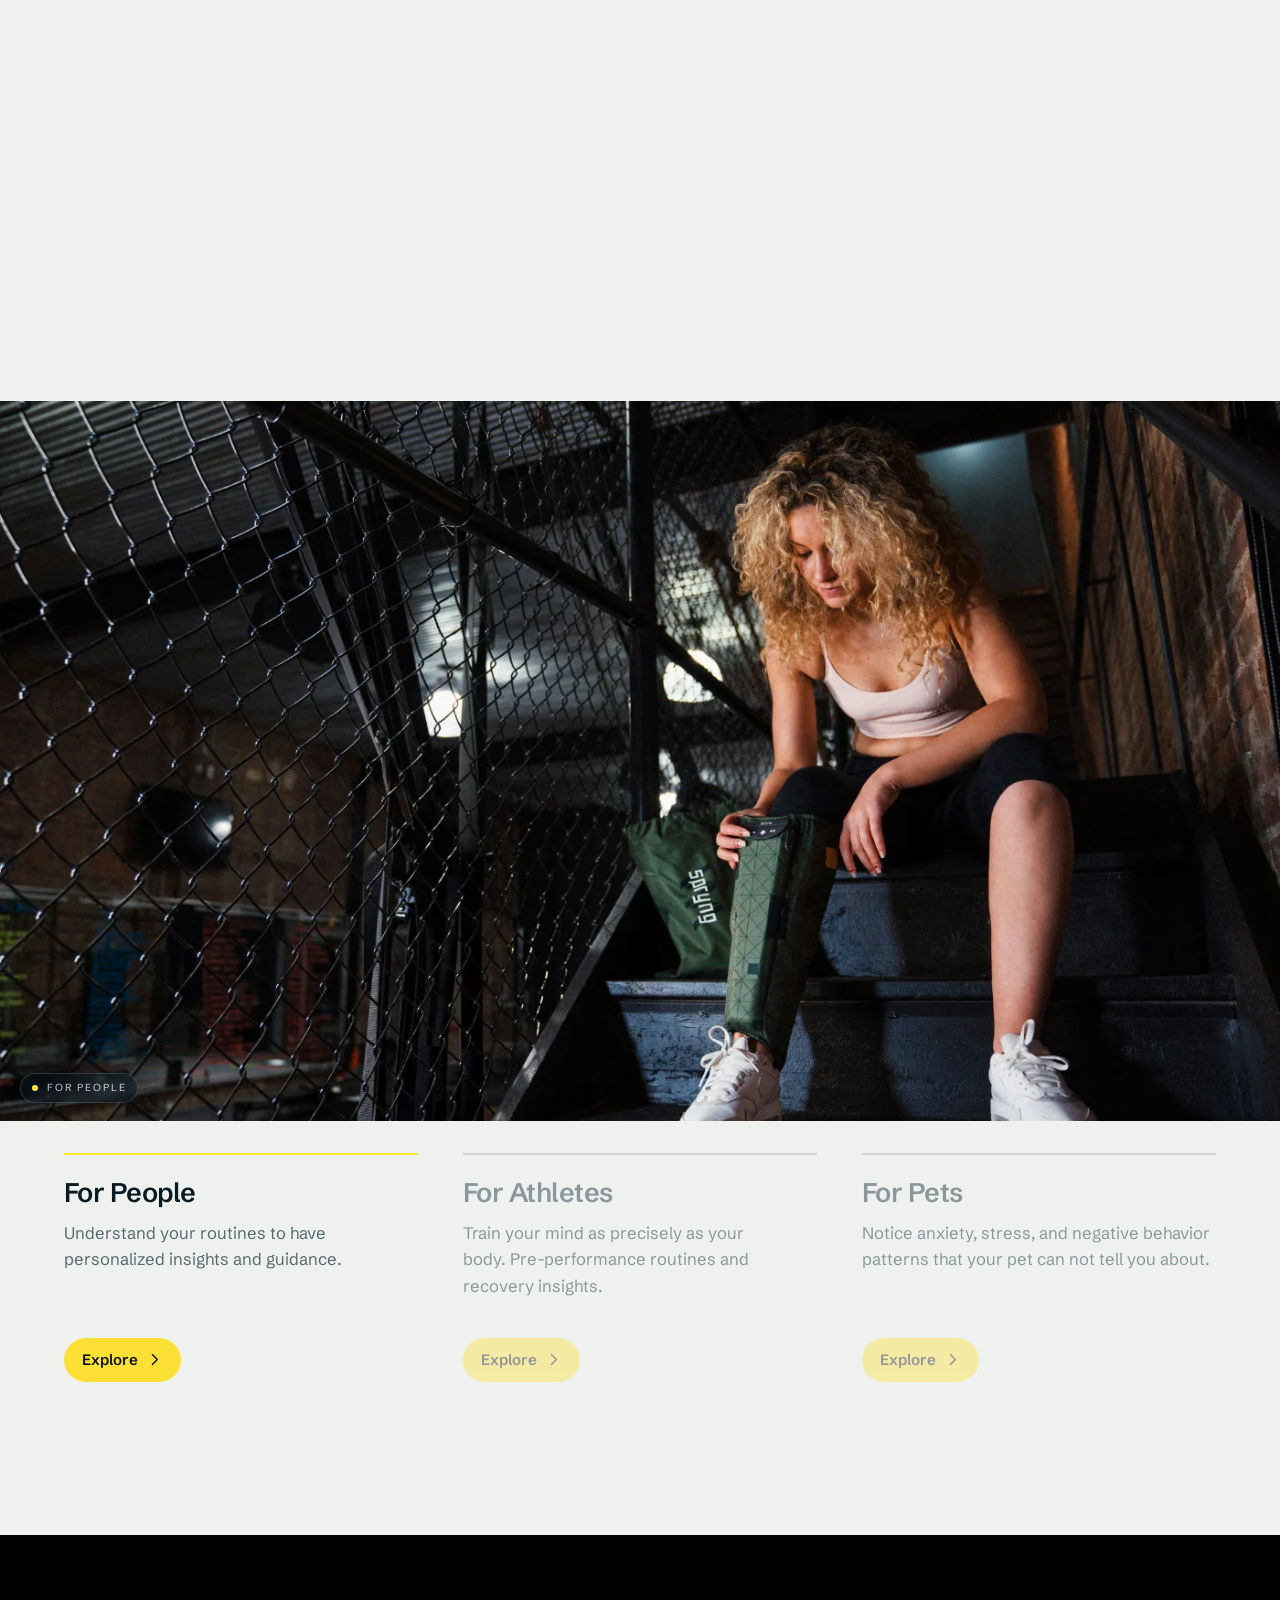
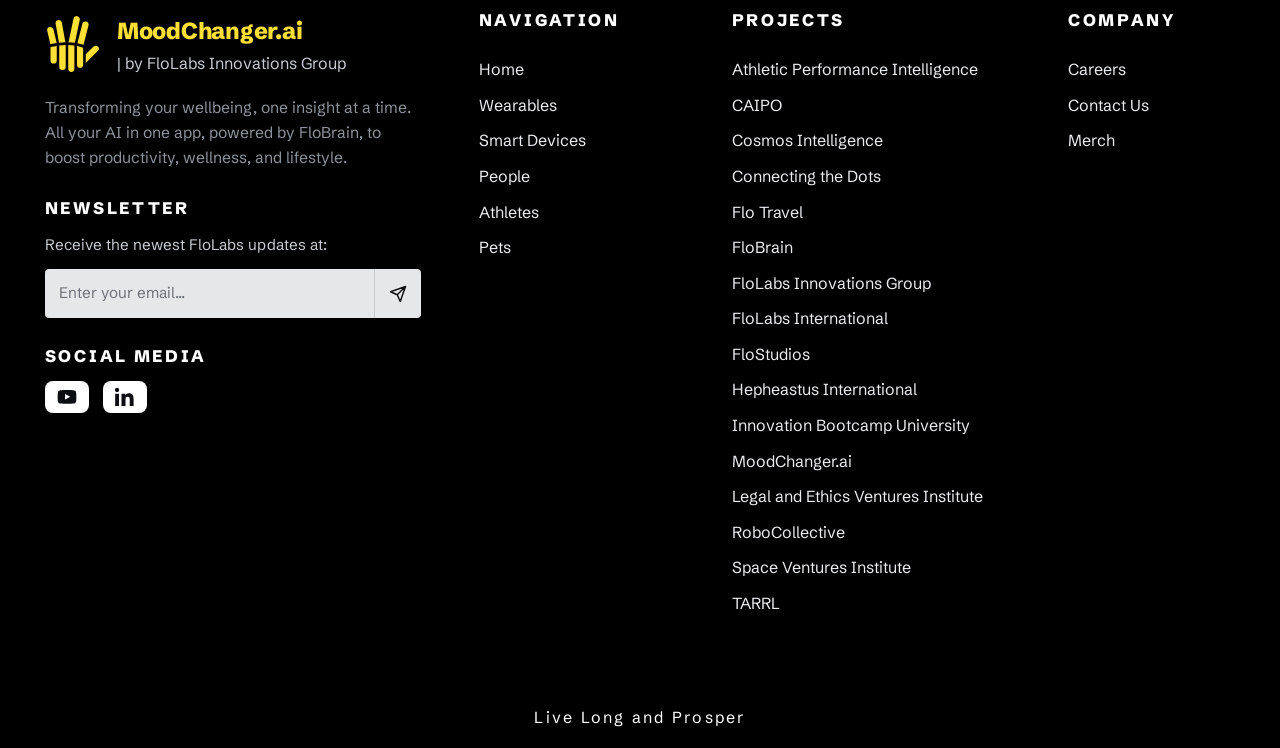
==== commit 83bf6ba0: "Update website design" ====
--- a/index.html
+++ b/index.html
@@ -9,6 +9,7 @@
 <link rel="preconnect" href="https://fonts.gstatic.com" crossorigin>
 <link href="https://fonts.googleapis.com/css2?family=Schibsted+Grotesk:wght@400;500;600;700;800&display=swap" rel="stylesheet">
 <link rel="stylesheet" href="athletes.css">
+<link rel="preload" as="image" href="assets/home-hero.webp" fetchpriority="high">
 <link rel="stylesheet" href="home.css">
 </head>
 <body id="top">
@@ -18,7 +19,7 @@
 <!-- ============================================================ HEADER -->
 <header class="site-header" data-header>
   <div class="header-row">
-    <a class="brand" href="#top" aria-label="MoodChanger home">
+    <a class="brand" href="#top" aria-label="MoodChanger.ai home">
       <img class="mark" src="assets/flomadlogo.svg" alt="">
       <span class="word">Mood<span class="a">Changer</span>.ai</span>
     </a>
@@ -74,6 +75,7 @@
 
       <div class="item"><a href="Athletes.html">Athletes</a></div>
       <div class="item"><a href="Pets.html">Pets</a></div>
+      <div class="item cta-item"><a class="nav-cta" href="mailto:hello@moodchanger.ai?subject=Request%20a%20demo">Request a demo</a></div>
       <div class="item theme-item">
         <button class="theme-toggle" data-theme-toggle type="button" aria-label="Switch to dark mode" aria-pressed="false">
           <svg class="i-moon" viewBox="0 0 24 24" fill="none" stroke="currentColor" stroke-width="2"><path d="M21 12.8A9 9 0 1111.2 3 7 7 0 0021 12.8z" stroke-linecap="round" stroke-linejoin="round"/></svg>
@@ -92,7 +94,8 @@
     <div class="grid-bg"></div>
     <div class="inner">
       <p class="head-accent">Transforming your wellbeing, one insight at a time</p>
-      <p class="sub"><span class="strong">All your AI in one app.</span><br>Powered by <span class="caipo">FloBrain</span>,<br>Boost productivity, wellness, and lifestyle.</p>
+      <p class="sub"><span class="strong">All your AI in one app.</span><br>Powered by <span class="caipo">FloBrain</span>,<br>to boost productivity, wellness, and lifestyle.</p>
+      <a class="hero-cta" href="mailto:hello@moodchanger.ai?subject=Request%20a%20demo">Request a demo</a>
       <div class="hero-cue" aria-hidden="true"><span class="txt">Scroll</span><span class="ln"></span></div>
     </div>
   </section>
@@ -129,7 +132,7 @@
           </article>
           <article class="ch-item reveal">
             <span class="ic"><svg viewBox="0 0 24 24" fill="none" stroke="currentColor" stroke-width="1.8"><path d="M12 9v2m0 4h.01m-6.938 4h13.856c1.54 0 2.502-1.667 1.732-3L13.732 4c-.77-1.333-2.694-1.333-3.464 0L3.34 16c-.77 1.333.192 3 1.732 3z" stroke-linecap="round" stroke-linejoin="round"/></svg></span>
-            <div><h3>Poor performance outcomes</h3><p>Reduced quality of life due to reduced poor planning and decision making.</p></div>
+            <div><h3>Poor performance outcomes</h3><p>Reduced quality of life due to poor planning and decision making.</p></div>
           </article>
         </div>
       </div>
@@ -140,8 +143,8 @@
   <section class="band dark" id="solution">
     <div class="wrap">
       <div class="section-head center">
-        <h2 class="reveal">The MoodChanger <span style="color:var(--yellow);font-weight:800">Solution</span></h2>
-        <p class="sub reveal" data-delay="120"><span style="color:var(--caipo);font-weight:600">CAIPO</span> and MoodChanger work together to provide intelligent, personalized support.</p>
+        <h2 class="reveal">The MoodChanger.ai <span style="color:var(--yellow-txt);font-weight:800">Solution</span></h2>
+        <p class="sub reveal" data-delay="120"><span style="color:var(--caipo);font-weight:600">CAIPO</span> and MoodChanger.ai work together to provide intelligent, personalized support.</p>
       </div>
 
       <div class="solution-grid">
@@ -153,12 +156,14 @@
         <article class="sol reveal" data-delay="80">
           <span class="ic"><svg viewBox="0 0 24 24" fill="none" stroke="currentColor" stroke-width="1.8"><path d="M16 7a4 4 0 11-8 0 4 4 0 018 0zM12 14a7 7 0 00-7 7h14a7 7 0 00-7-7z" stroke-linecap="round" stroke-linejoin="round"/></svg></span>
           <h3>Personalized Insights</h3>
-          <p>Real-time and historical data from wearables create recommendations tailored just for you</p>
+          <p>Real-time and historical data from wearables create recommendations tailored just for you.</p>
+          <p class="sol-inputs">Sleep, activity, heart rate, mood check-ins</p>
         </article>
         <article class="sol reveal" data-delay="160">
           <span class="ic"><svg viewBox="0 0 24 24" fill="none" stroke="currentColor" stroke-width="1.8"><path d="M15 17h5l-1.405-1.405A2.032 2.032 0 0118 14.158V11a6.002 6.002 0 00-4-5.659V5a2 2 0 10-4 0v.341C7.67 6.165 6 8.388 6 11v3.159c0 .538-.214 1.055-.595 1.436L4 17h5m6 0v1a3 3 0 11-6 0v-1m6 0H9" stroke-linecap="round" stroke-linejoin="round"/></svg></span>
           <h3>Proactive Nudges</h3>
           <p>Smart reminders about goals, habit tracking, and milestone celebrations keep you motivated.</p>
+          <p class="sol-inputs">Changes in sleep, activity, or mood patterns</p>
         </article>
         <article class="sol reveal">
           <span class="ic"><svg viewBox="0 0 24 24" fill="none" stroke="currentColor" stroke-width="1.8"><path d="M4 6a2 2 0 012-2h2a2 2 0 012 2v2a2 2 0 01-2 2H6a2 2 0 01-2-2V6zM14 6a2 2 0 012-2h2a2 2 0 012 2v2a2 2 0 01-2 2h-2a2 2 0 01-2-2V6zM4 16a2 2 0 012-2h2a2 2 0 012 2v2a2 2 0 01-2 2H6a2 2 0 01-2-2v-2zM14 16a2 2 0 012-2h2a2 2 0 012 2v2a2 2 0 01-2 2h-2a2 2 0 01-2-2v-2z" stroke-linecap="round" stroke-linejoin="round"/></svg></span>
@@ -169,6 +174,7 @@
           <span class="ic"><svg viewBox="0 0 24 24" fill="none" stroke="currentColor" stroke-width="1.8"><path d="M4.318 6.318a4.5 4.5 0 000 6.364L12 20.364l7.682-7.682a4.5 4.5 0 00-6.364-6.364L12 7.636l-1.318-1.318a4.5 4.5 0 00-6.364 0z" stroke-linecap="round" stroke-linejoin="round"/></svg></span>
           <h3>Stress Management</h3>
           <p>Neurofeedback and relaxation techniques help you improve productivity and wellbeing.</p>
+          <p class="sol-inputs">Heart rate patterns and self-reported stress</p>
         </article>
         <article class="sol reveal" data-delay="160">
           <span class="ic"><svg viewBox="0 0 24 24" fill="none" stroke="currentColor" stroke-width="1.8"><path d="M9 12l2 2 4-4m5.618-4.016A11.955 11.955 0 0112 2.944a11.955 11.955 0 01-8.618 3.04A12.02 12.02 0 003 9c0 5.591 3.824 10.29 9 11.622 5.176-1.332 9-6.03 9-11.622 0-1.042-.133-2.052-.382-3.016z" stroke-linecap="round" stroke-linejoin="round"/></svg></span>
@@ -183,28 +189,28 @@
   <section class="band dark" id="how">
     <div class="wrap">
       <div class="section-head center">
-        <h2 class="reveal">How MoodChanger Works</h2>
+        <h2 class="reveal">How MoodChanger.ai Works</h2>
       </div>
 
       <div class="how-stage reveal" data-delay="80">
         <div class="how-screen">
           <!-- People -->
           <div class="how-panel active" data-panel="people">
-            <video class="how-video" muted loop playsinline preload="auto" poster="assets/feature-2.jpg">
+            <video class="how-video" muted loop playsinline preload="none" poster="assets/feature-2.webp">
               <source src="assets/people-hero.mp4" type="video/mp4">
             </video>
             <span class="tag"><span class="dot"></span>For People</span>
           </div>
           <!-- Athletes -->
           <div class="how-panel" data-panel="athletes">
-            <video class="how-video" muted loop playsinline preload="auto" poster="assets/feature-1.jpg">
+            <video class="how-video" muted loop playsinline preload="none" poster="assets/feature-1.webp">
               <source src="assets/hero.mp4" type="video/mp4">
             </video>
             <span class="tag"><span class="dot"></span>For Athletes</span>
           </div>
           <!-- Pets -->
           <div class="how-panel" data-panel="pets">
-            <video class="how-video" muted loop playsinline preload="auto" poster="assets/pets/dev-collar.jpg">
+            <video class="how-video" muted loop playsinline preload="none" poster="assets/pets/dev-collar.webp">
               <source src="assets/pets/hero-dog.mp4" type="video/mp4">
             </video>
             <span class="tag"><span class="dot"></span>For Pets</span>
@@ -245,7 +251,7 @@
   <div class="wrap mcf-grid">
     <div class="mcf-brand">
       <div class="mcf-head">
-        <img class="mcf-logo" src="assets/flomadlogo.svg" alt="MoodChanger logo">
+        <img class="mcf-logo" src="assets/flomadlogo.svg" alt="MoodChanger.ai logo">
         <div class="mcf-title">
           <strong>MoodChanger.ai</strong>
           <span>| by FloLabs Innovations Group</span>
@@ -288,8 +294,8 @@
       <a href="https://www.flostudios.ai/" target="_blank" rel="noopener">FloStudios</a>
       <a href="https://hephaestus.international/" target="_blank" rel="noopener">Hepheastus International</a>
       <a href="https://www.bootcampuniversity.org/" target="_blank" rel="noopener">Innovation Bootcamp University</a>
-      <a href="https://www.moodchanger.ai/" target="_blank" rel="noopener">MoodChanger</a>
-      <a href="https://www.legalethicsventuresinstitute.com/" target="_blank" rel="noopener">Legal &amp; Ethics Ventures Institute</a>
+      <a href="https://www.moodchanger.ai/" target="_blank" rel="noopener">MoodChanger.ai</a>
+      <a href="https://www.legalethicsventuresinstitute.com/" target="_blank" rel="noopener">Legal and Ethics Ventures Institute</a>
       <a href="https://www.robocollective.ai/" target="_blank" rel="noopener">RoboCollective</a>
       <a href="https://www.spaceventuresinstitute.com/" target="_blank" rel="noopener">Space Ventures Institute</a>
       <a href="https://tarrl.org/" target="_blank" rel="noopener">TARRL</a>
--- a/athletes.css
+++ b/athletes.css
@@ -34,6 +34,7 @@
   --chip-bg:#0a1a22;        /* high-contrast chip/pill */
   --chip-text:#ffffff;
   --accent-strong:#a07c00;  /* readable yellow for text on light bg */
+  --yellow-txt:#EAC81F;     /* yellow TEXT on light/grey-white surfaces */
   /* ---- legacy aliases routed to theme so existing vars flip ---- */
   --paper:var(--surface);
   --paper-2:var(--surface-2);
@@ -64,6 +65,7 @@
   --chip-bg:#16384a;
   --chip-text:#ffffff;
   --accent-strong:#FDE035;
+  --yellow-txt:#FDE035;
 }
 
 *{box-sizing:border-box}
@@ -92,7 +94,7 @@
 .on-dark .eyebrow, .eyebrow.light{color:var(--muted-d2)}
 
 /* ---------- theme toggle button ---------- */
-.theme-toggle{flex:none; width:42px; height:42px; border-radius:11px; display:grid; place-items:center; cursor:pointer;
+.theme-toggle{flex:none; width:42px; height:42px; border-radius:50%; display:grid; place-items:center; cursor:pointer;
   background:rgba(255,255,255,.08); border:1px solid rgba(255,255,255,.2); color:#fff; transition:.3s var(--ease)}
 .theme-toggle:hover{background:rgba(255,255,255,.16); border-color:#fff}
 .theme-toggle svg{width:19px; height:19px}
@@ -252,7 +254,8 @@
 .statement .body .caipo{color:var(--caipo); font-weight:600}
 .signal{display:flex; align-items:flex-start; gap:14px; padding:22px 26px; border-radius:16px;
   background:var(--chip-bg); color:var(--chip-text); font-weight:500; font-size:clamp(1.02rem,1.5vw,1.22rem); line-height:1.5}
-.signal .ar{color:var(--yellow); font-weight:700; padding:0 .12em; font-size:1.1em; line-height:1}
+.signal .ar{color:inherit; font-weight:700; padding:0 .12em; font-size:1.1em; line-height:1}
+.ans{color:var(--yellow-txt); font-weight:700}
 .signal .pulse{flex:none; width:11px; height:11px; border-radius:50%; background:var(--yellow); margin-top:6px}
 
 /* ============================================================
@@ -281,11 +284,11 @@
 .feature .points li .ck{display:none !important}
 .feature .points li{padding-left:0; gap:0}
 .feature .copy{max-width:34rem}
-.feature .fnum{font-size:clamp(2.4rem,4vw,3.4rem); font-weight:800; letter-spacing:-.03em; color:var(--yellow-deep); line-height:1; display:block; margin-bottom:14px}
+.feature .fnum{font-size:clamp(2.4rem,4vw,3.4rem); font-weight:800; letter-spacing:-.03em; color:var(--yellow-txt); line-height:1; display:block; margin-bottom:14px}
 .feature .ficon{width:54px; height:54px; border-radius:14px; background:rgba(253,224,53,.14); border:1px solid rgba(253,224,53,.3);
   display:grid; place-items:center; margin:20px 0 22px; transition:transform .5s var(--ease)}
 .feature:hover .ficon{transform:translateY(-3px)}
-.feature .ficon svg{width:26px; height:26px; color:var(--yellow-deep)}
+.feature .ficon svg{width:26px; height:26px; color:var(--yellow-txt)}
 .feature h3{font-size:clamp(1.6rem,2.8vw,2.4rem); font-weight:500; letter-spacing:-.028em}
 .feature .desc{margin-top:16px; font-size:1.08rem; color:var(--muted-l); line-height:1.65}
 .feature .points{margin-top:26px; display:flex; flex-direction:column; gap:0; border-top:1px solid var(--line-l)}
@@ -320,7 +323,7 @@
   transform:scaleX(0); transform-origin:left; transition:transform .5s var(--ease)}
 .step:hover{transform:translateY(-6px); box-shadow:0 38px 64px -38px rgba(13,36,48,.32); border-color:var(--line-2)}
 .step:hover::before{transform:scaleX(1)}
-.step .n{display:block; font-size:clamp(2.2rem,3.4vw,3rem); font-weight:800; letter-spacing:-.03em; color:var(--yellow); line-height:1; margin-bottom:18px}
+.step .n{display:block; font-size:clamp(2.2rem,3.4vw,3rem); font-weight:800; letter-spacing:-.03em; color:var(--yellow-txt); line-height:1; margin-bottom:18px}
 .step h4{font-size:clamp(1.18rem,1.7vw,1.42rem); font-weight:700; letter-spacing:-.02em; color:var(--text)}
 .step p{margin-top:12px; color:var(--text-muted); font-size:1.02rem; line-height:1.6; max-width:none;
   max-height:none; opacity:1; overflow:visible}
@@ -366,6 +369,10 @@
   box-shadow:0 16px 36px -18px rgba(0,0,0,.45); opacity:0; transform:translateY(14px); transition:.5s var(--ease); pointer-events:none}
 .backhome.show,.to-top.show{opacity:1; transform:none; pointer-events:auto}
 .backhome:hover,.to-top:hover{border-color:var(--yellow); color:var(--yellow-deep)}
+/* shared header CTA pill */
+.nav .cta-item{margin-left:14px}
+.nav .cta-item > .nav-cta{display:inline-flex; align-items:center; padding:7px 15px; border-radius:999px; background:var(--yellow) !important; color:#0a1116 !important; font-weight:700; font-size:.92rem; transition:transform .3s var(--ease), box-shadow .3s var(--ease)}
+.nav .cta-item > .nav-cta:hover{transform:translateY(-1px); box-shadow:0 10px 22px -12px rgba(253,224,53,.7); background:var(--yellow) !important; color:#0a1116 !important}
 .backhome svg,.to-top svg{width:15px; height:15px}
 
 /* ============================================================
--- a/home.css
+++ b/home.css
@@ -9,7 +9,7 @@
   min-height:100svh; display:flex; flex-direction:column; align-items:center; justify-content:center;
   padding:clamp(120px,16vh,180px) 0 clamp(80px,10vh,120px)}
 .home-hero::after{content:""; position:absolute; inset:0; z-index:0;
-  background:url(assets/home-hero.jpg) center/cover no-repeat}
+  background:url(assets/home-hero.webp) center/cover no-repeat}
 .home-hero::before{content:""; position:absolute; inset:0; z-index:1;
   background:linear-gradient(180deg, rgba(8,16,22,.78) 0%, rgba(8,16,22,.62) 45%, rgba(8,16,22,.82) 100%)}
 .home-hero .inner, .home-hero .hero-cue{position:relative; z-index:2}
@@ -33,6 +33,10 @@
 .home-hero .sub .strong{color:#fff; font-weight:600}
 .home-hero .sub .caipo{color:var(--caipo); font-weight:600}
 .home-hero .hero-cue{margin-top:clamp(40px,6vh,72px); display:inline-flex; flex-direction:column; align-items:center; gap:12px}
+.home-hero .hero-cta{margin-top:clamp(30px,4.4vh,48px); display:inline-flex; align-items:center; justify-content:center;
+  padding:16px 34px; border-radius:999px; background:var(--yellow); color:#0a1116; font-weight:800; font-size:1.02rem;
+  letter-spacing:-.01em; box-shadow:0 14px 34px -14px rgba(253,224,53,.6); transition:transform .35s var(--ease), box-shadow .35s var(--ease)}
+.home-hero .hero-cta:hover{transform:translateY(-2px); box-shadow:0 20px 44px -14px rgba(253,224,53,.75)}
 .home-hero .hero-cue .txt{font-size:.72rem; letter-spacing:.28em; text-transform:uppercase; color:rgba(255,255,255,.55)}
 .home-hero .hero-cue .ln{width:1px; height:46px; background:linear-gradient(180deg, rgba(255,255,255,.5), transparent); position:relative; overflow:hidden}
 .home-hero .hero-cue .ln::after{content:""; position:absolute; left:0; top:-50%; width:100%; height:50%; background:var(--yellow); animation:cueDown 1.9s var(--ease) infinite}
@@ -139,12 +143,23 @@
 .how-tab.active::after{transform:scaleX(1)}
 .how-tab h3{font-size:clamp(1.3rem,2.1vw,1.75rem); font-weight:600; letter-spacing:-.02em; color:var(--text-dim); transition:color .4s}
 .how-tab.active h3{color:var(--text)}
-.how-tab p{margin-top:13px; color:var(--text-dim); font-size:1.04rem; line-height:1.6; transition:color .4s; max-width:42ch}
+.how-tab p{margin-top:13px; color:var(--text-dim); font-size:1.04rem; line-height:1.6; transition:color .4s; max-width:42ch; min-height:5.4em}
 .how-tab.active p{color:var(--text-muted)}
-.how-tab .explore{margin-top:20px; display:inline-flex; align-items:center; gap:9px; color:var(--yellow); font-weight:800; font-size:1rem; opacity:1; transition:gap .3s var(--ease)}(--ease)}
+.how-tab .explore{margin-top:76px; display:inline-flex; align-items:center; gap:8px; color:#0a1116; background:var(--yellow); font-weight:600; font-size:.94rem; opacity:.4; padding:10px 18px; border-radius:999px; transition:gap .3s var(--ease), transform .3s var(--ease), box-shadow .3s var(--ease), opacity .4s var(--ease)}
+.how-tab.active .explore{opacity:1}
+.how-tab .explore svg{stroke:#0a1116; width:16px; height:16px}
+.how-tab:hover .explore{transform:translateY(-2px); box-shadow:0 12px 26px -12px rgba(253,224,53,.7)}
 .how-tab.active .explore{opacity:1}
 .how-tab:hover .explore{gap:15px}
 .how-tab .explore svg{width:17px; height:17px}
+/* keep all three tabs' Explore buttons on one baseline */
+.how-tab{display:flex; flex-direction:column}
+.how-tab .explore{align-self:flex-start; margin-top:28px}
+.sol-inputs{margin-top:10px; font-size:.9rem; line-height:1.45; color:var(--text-dim); font-weight:600; letter-spacing:.01em}
+.sol-inputs::before{content:"Inputs: "; color:var(--yellow-txt); font-weight:700}
+.nav .cta-item{margin-left:14px}
+.nav .cta-item > .nav-cta{display:inline-flex; align-items:center; padding:7px 15px; border-radius:999px; background:var(--yellow) !important; color:#0a1116 !important; font-weight:700; font-size:.92rem; transition:transform .3s var(--ease), box-shadow .3s var(--ease)}
+.nav .cta-item > .nav-cta:hover{transform:translateY(-1px); box-shadow:0 10px 22px -12px rgba(253,224,53,.7); background:var(--yellow) !important; color:#0a1116 !important}
 
 /* ---------- RESPONSIVE ---------- */
 @media (max-width:1000px){
